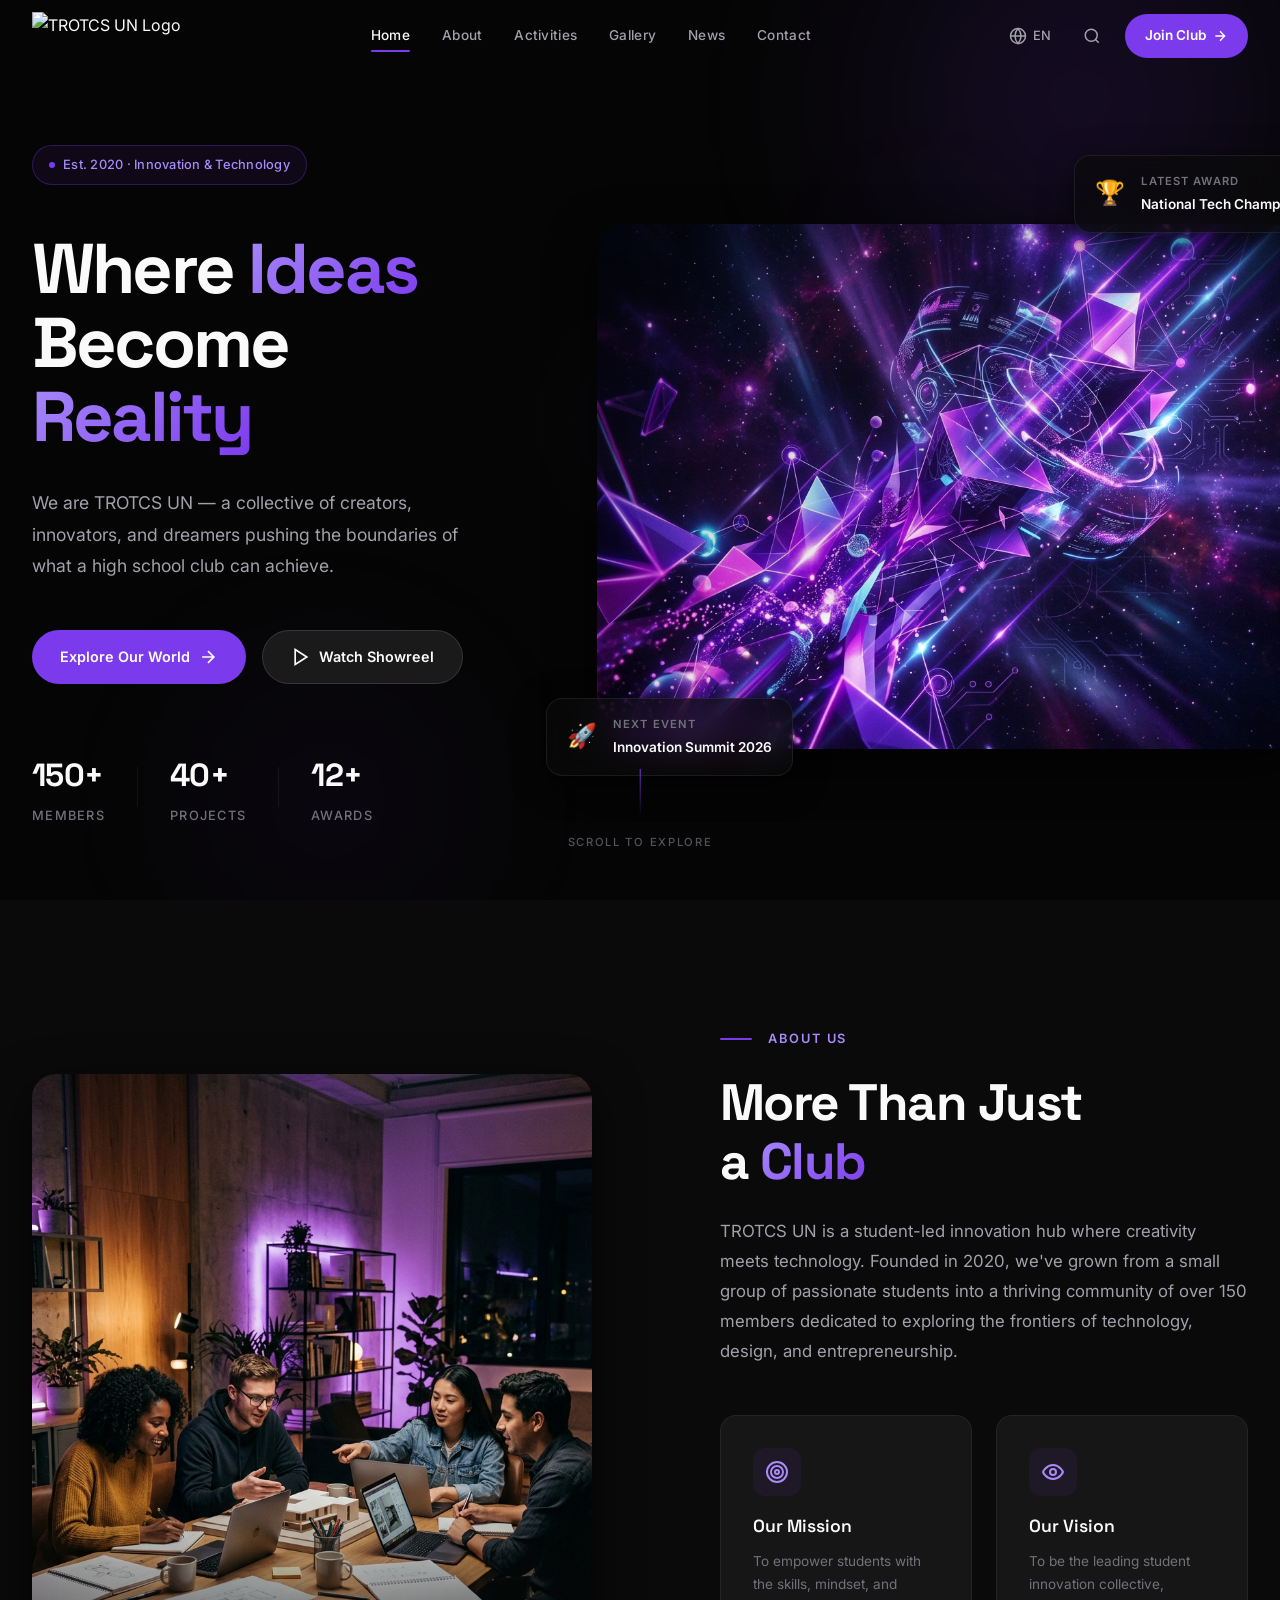
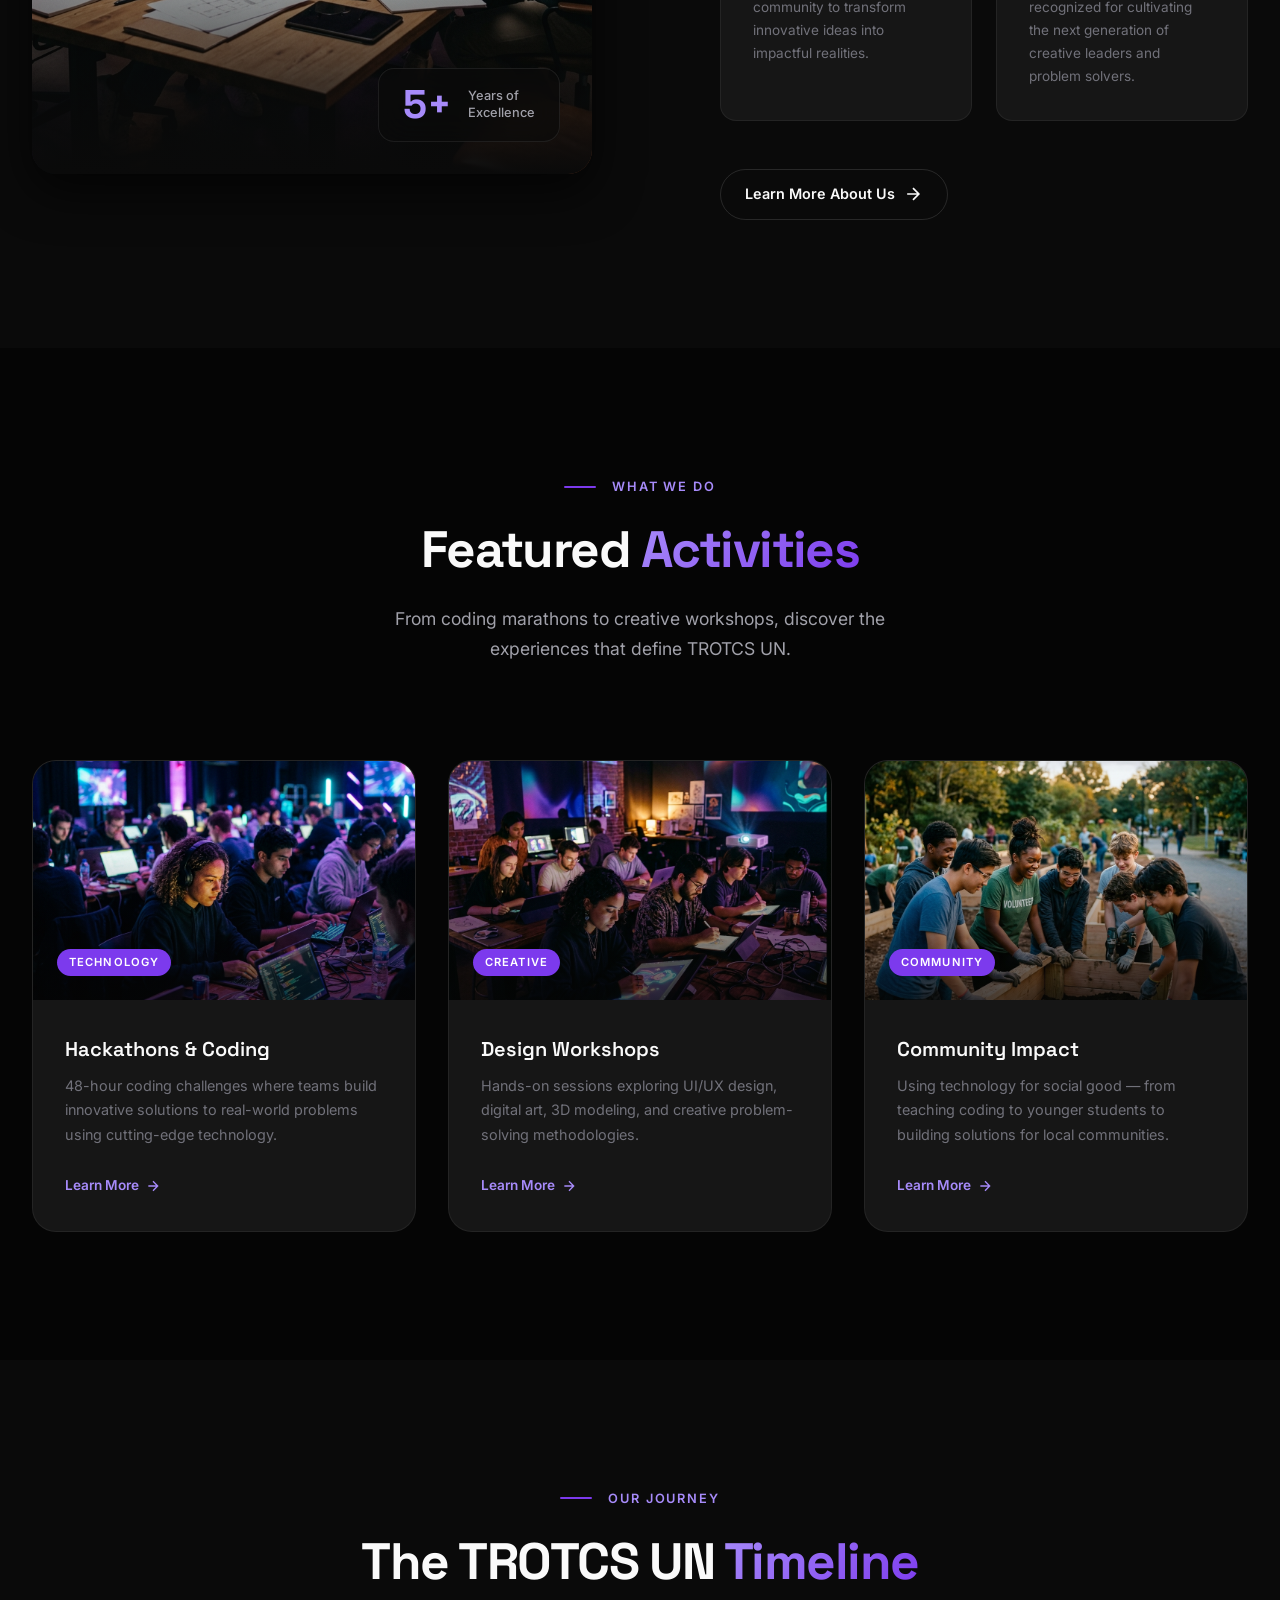
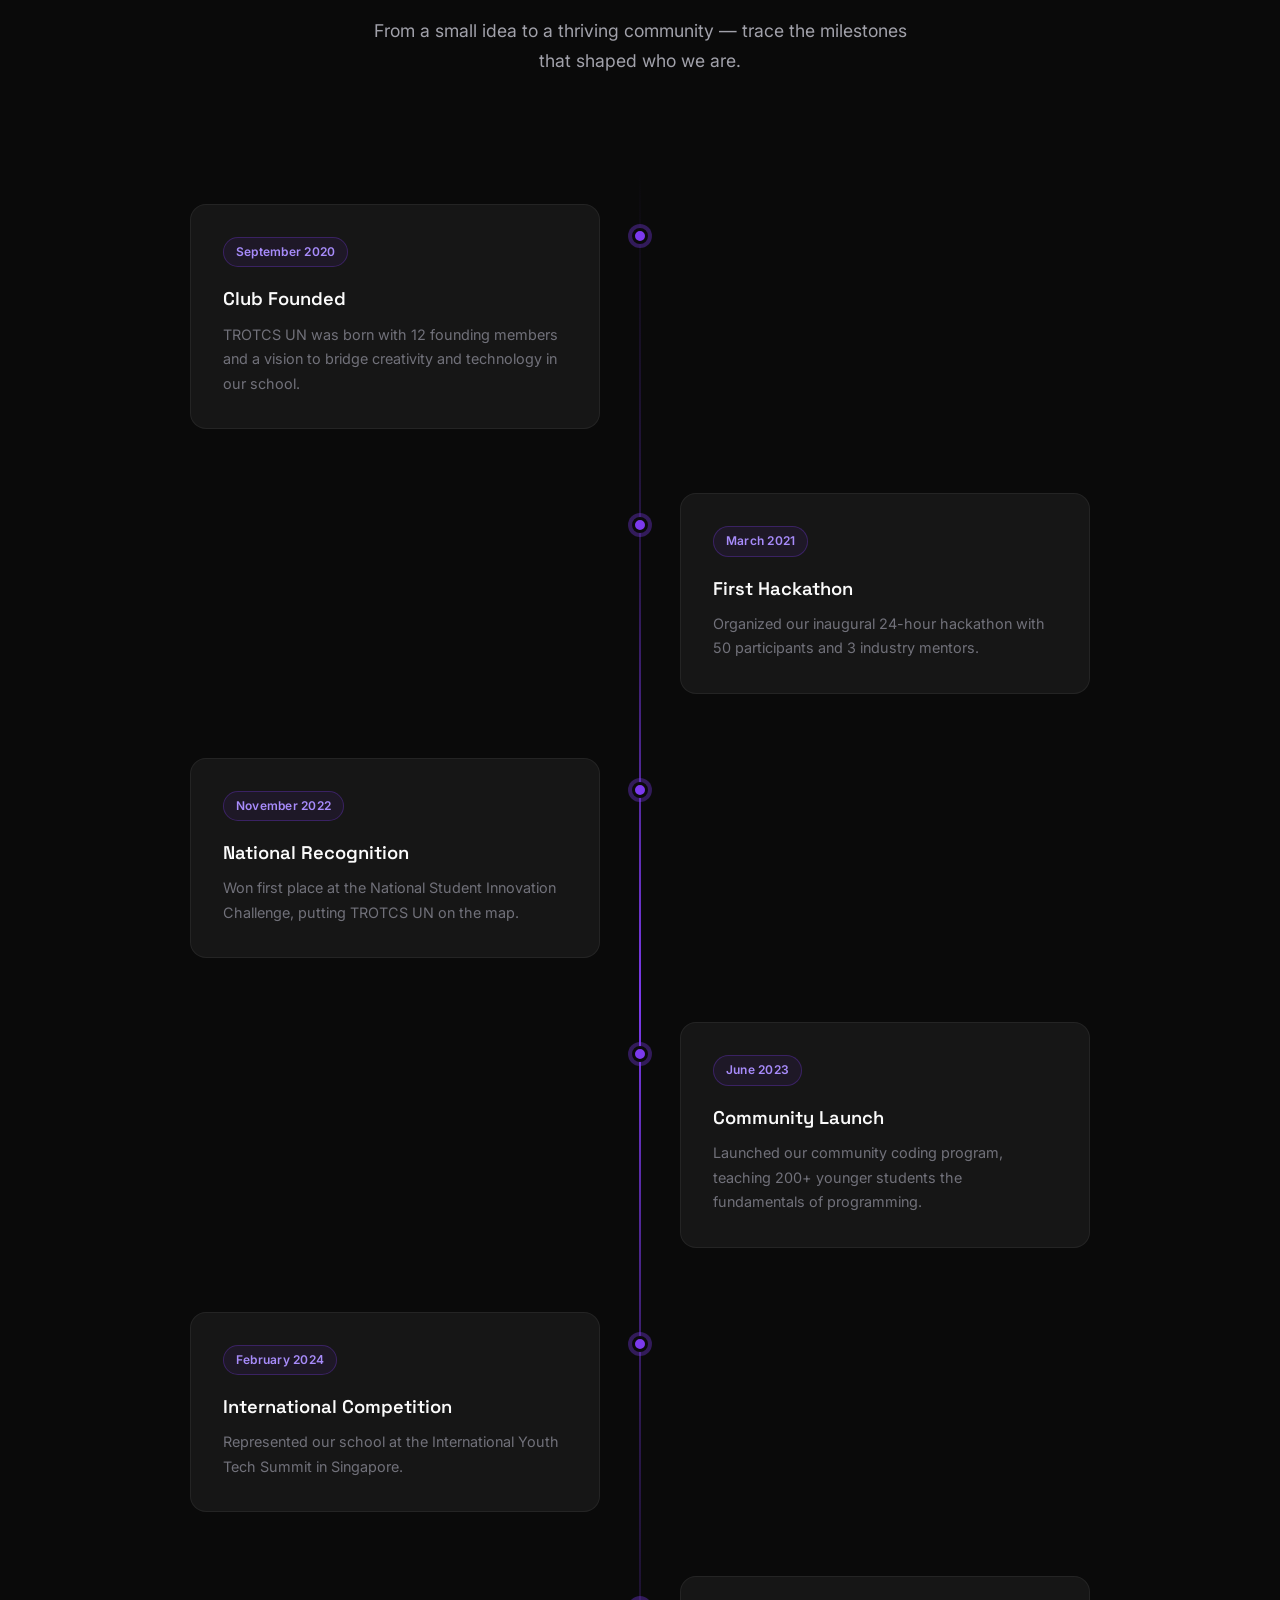
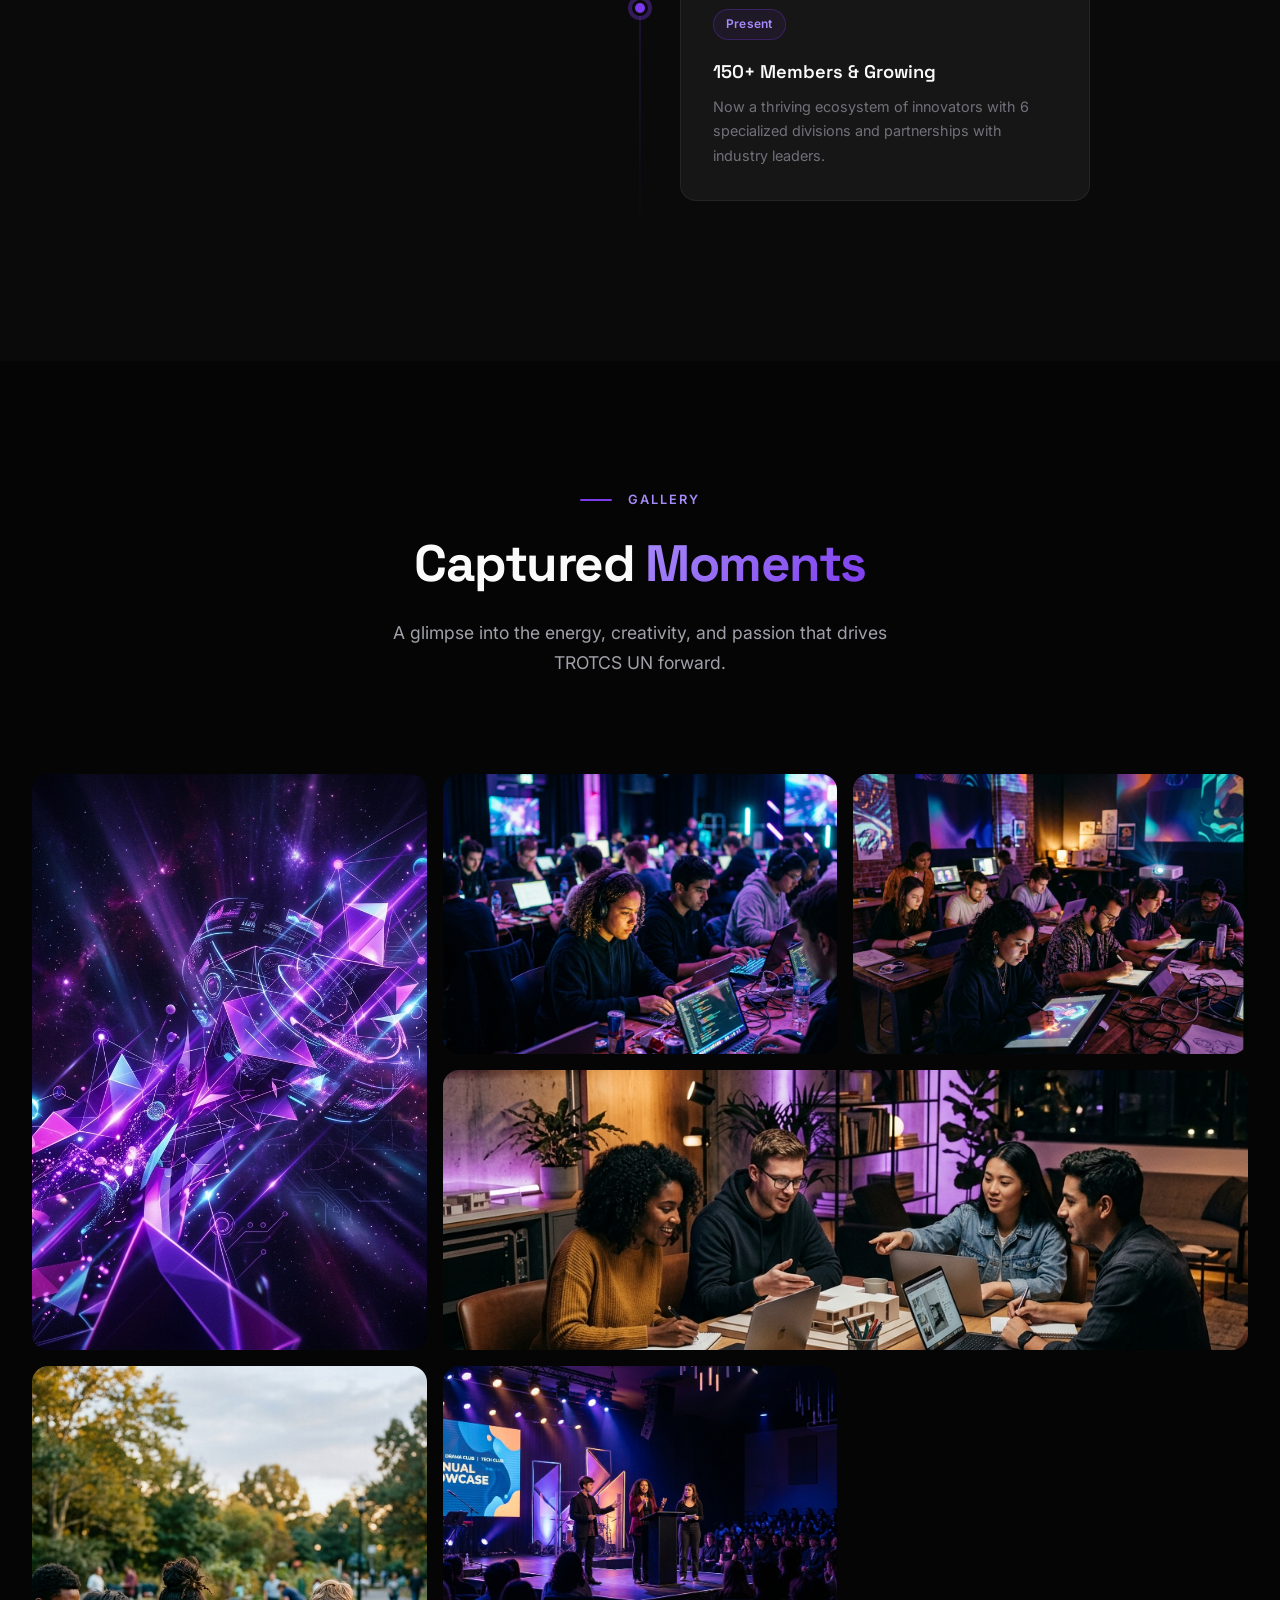
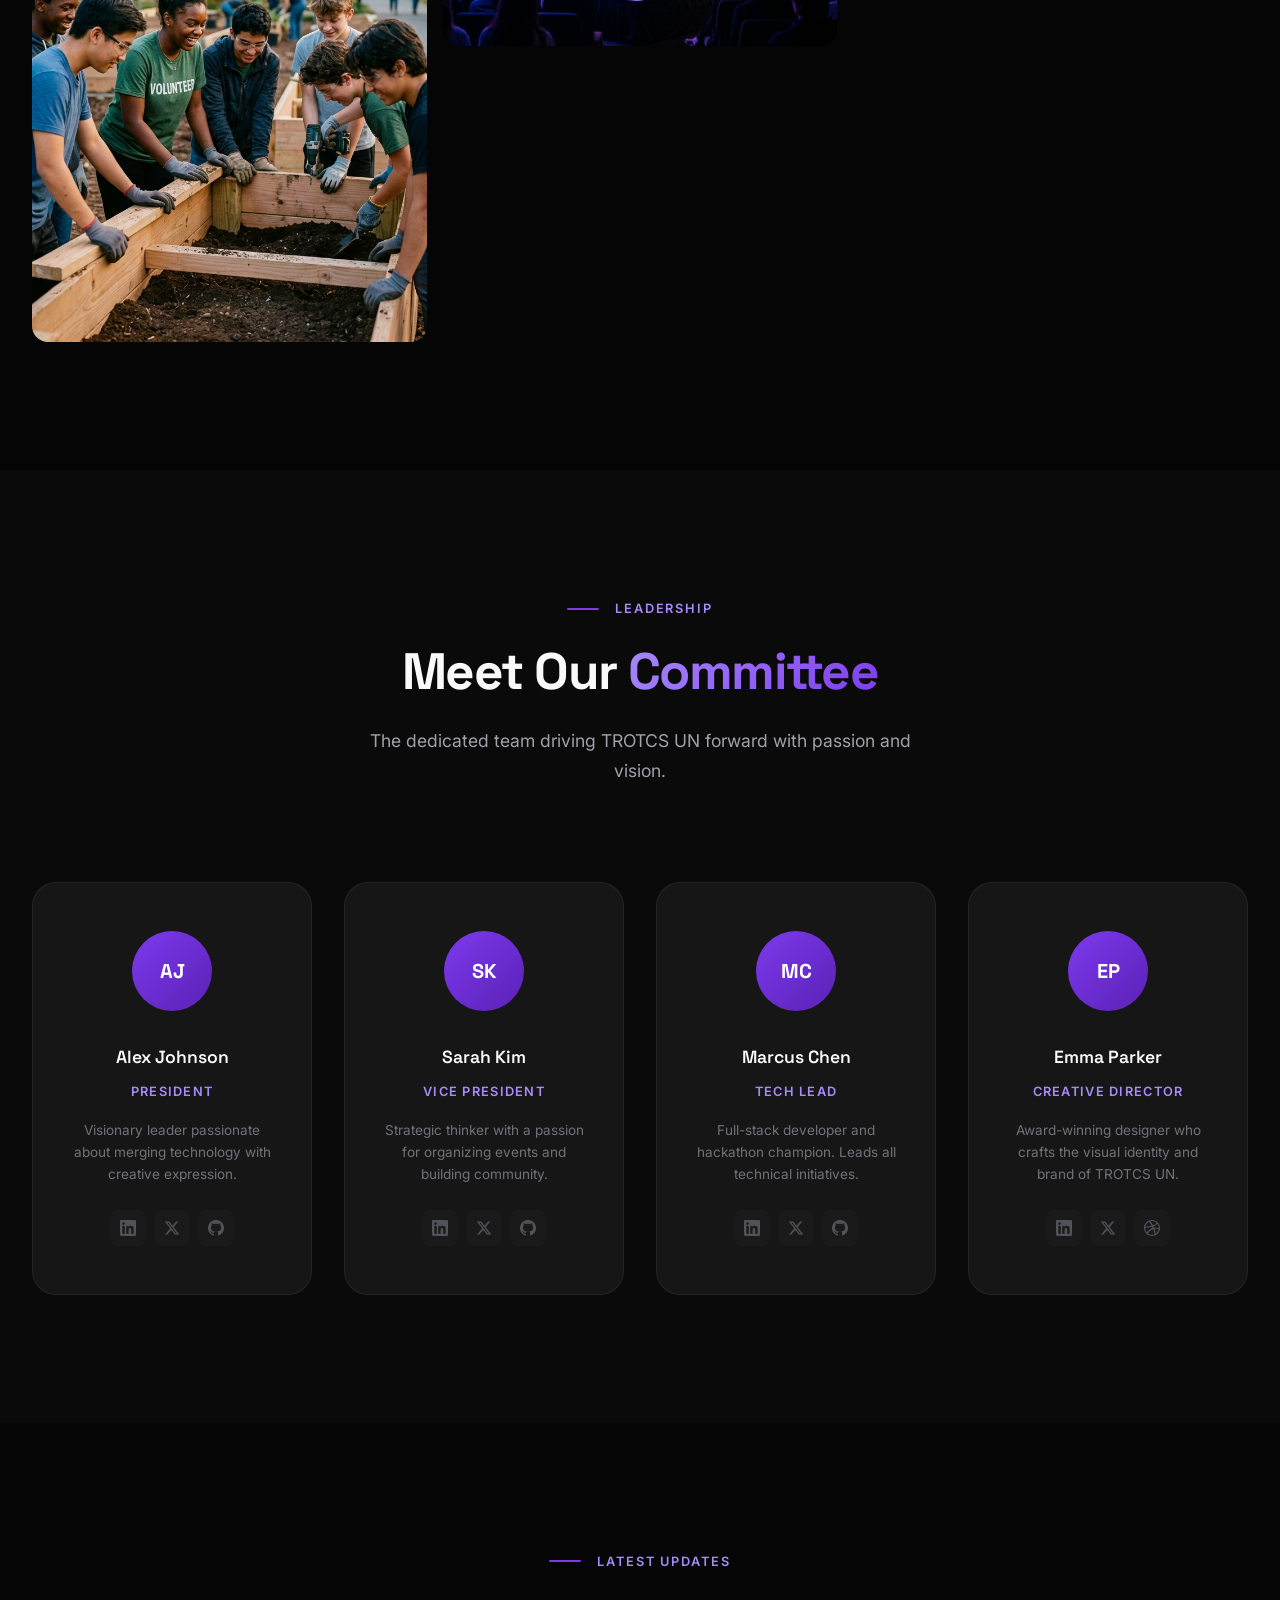
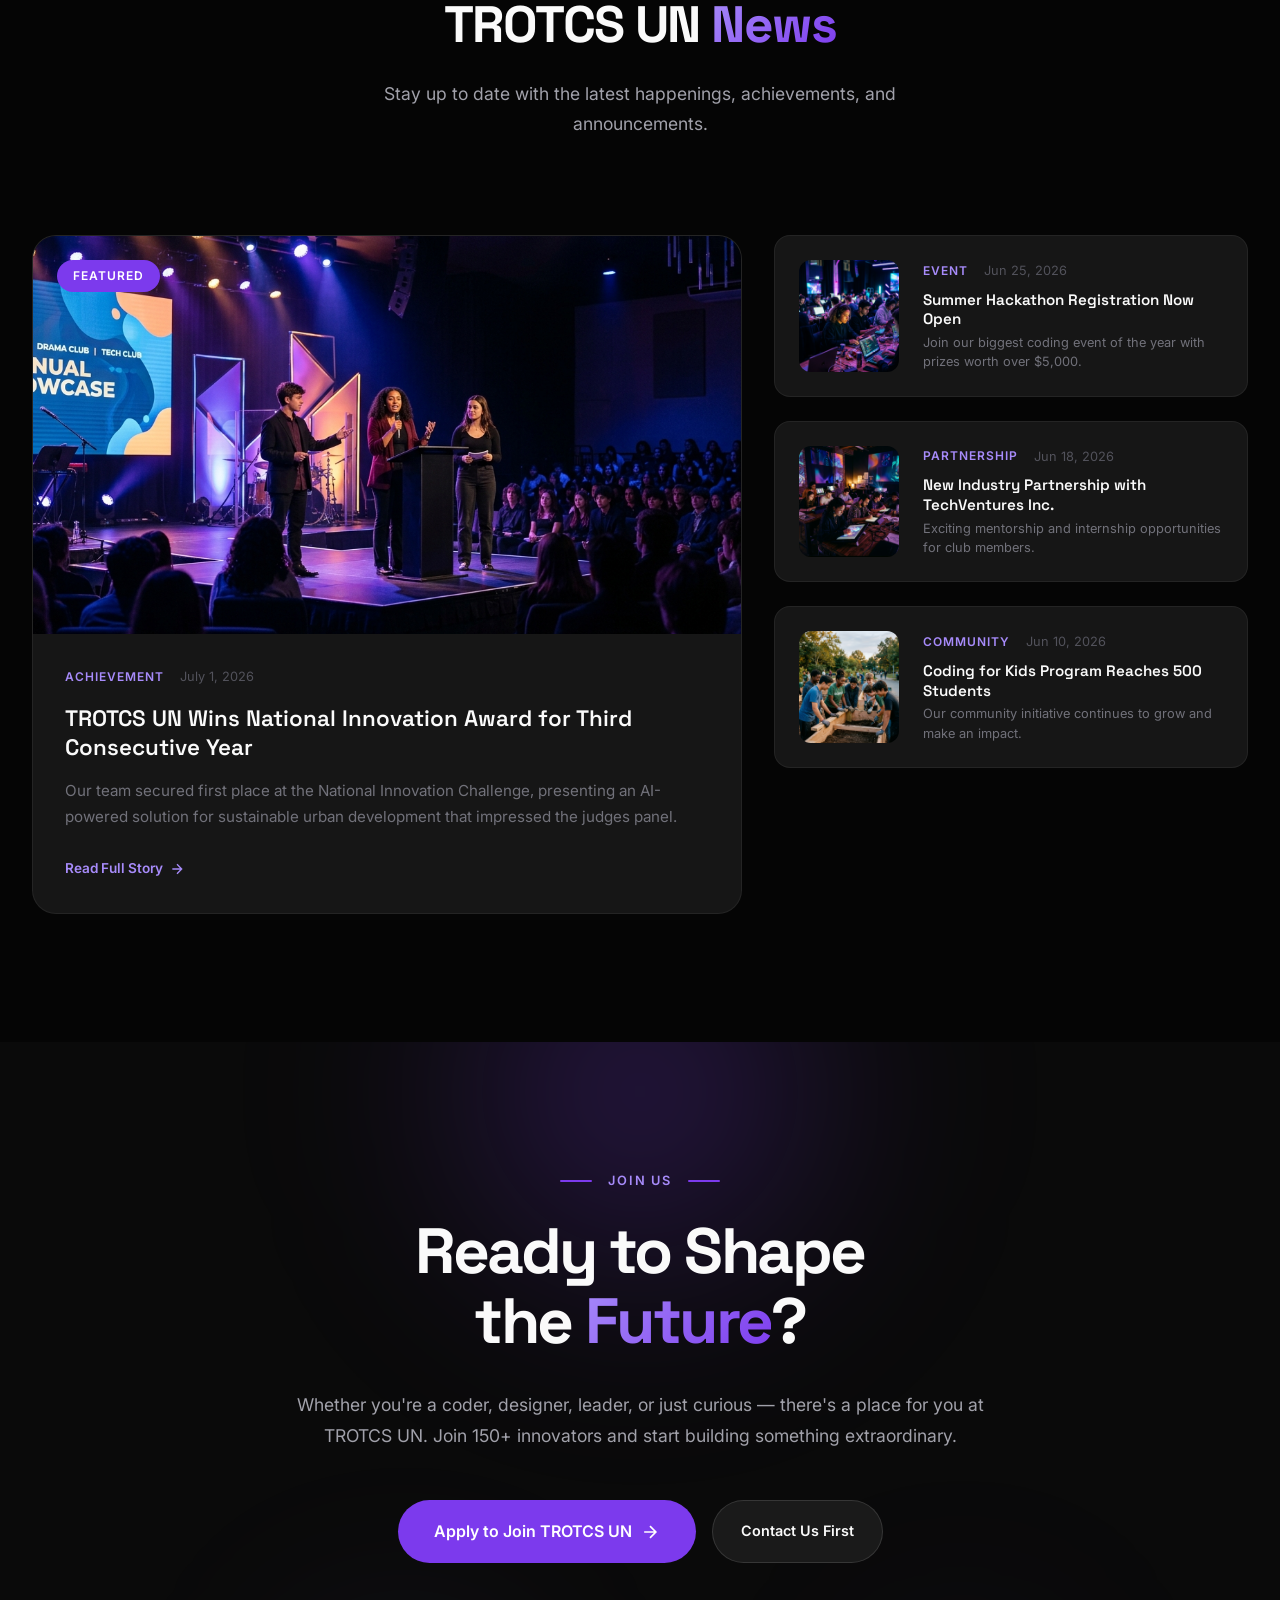
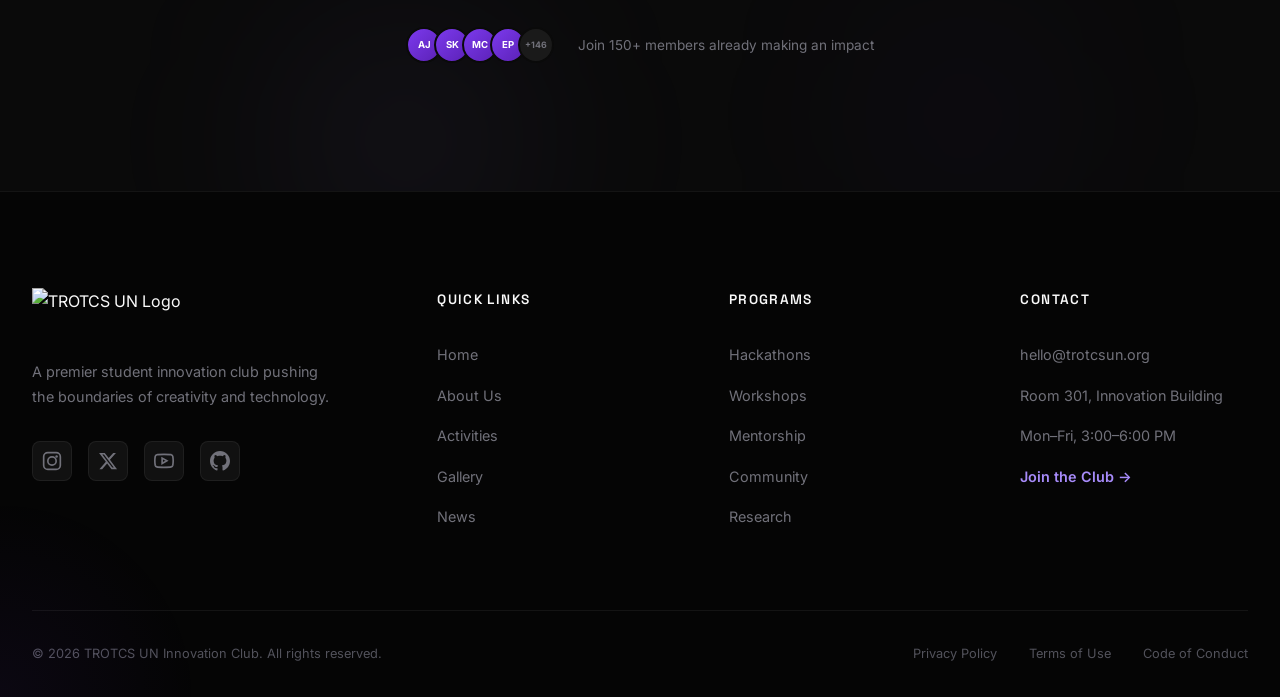
==== index.html @ ff395636 "Update club name to TROTCS UN globally" ====
<!DOCTYPE html>
<html lang="en">
<head>
    <meta charset="UTF-8">
    <meta name="viewport" content="width=device-width, initial-scale=1.0">
    <meta name="description" content="TROTCS UN Club — A premier high school innovation and technology club. Join us to explore, create, and lead the future.">
    <title>TROTCS UN — Innovation Club</title>
    <link rel="preconnect" href="https://fonts.googleapis.com">
    <link rel="preconnect" href="https://fonts.gstatic.com" crossorigin>
    <link href="https://fonts.googleapis.com/css2?family=Inter:wght@300;400;500;600;700;800;900&family=Space+Grotesk:wght@400;500;600;700&display=swap" rel="stylesheet">
    <link rel="stylesheet" href="styles.css">
</head>
<body>

    <!-- ═══════════════════════════════════════════════ -->
    <!-- NAVIGATION                                      -->
    <!-- ═══════════════════════════════════════════════ -->
    <nav id="navbar" class="navbar">
        <div class="nav-container">
            <a href="#" class="nav-logo">
                <img src="assets/logo.png" alt="TROTCS UN Logo" class="logo-image">
            </a>

            <div class="nav-links" id="navLinks">
                <a href="#home" class="nav-link active">Home</a>
                <a href="#about" class="nav-link">About</a>
                <a href="#activities" class="nav-link">Activities</a>
                <a href="#gallery" class="nav-link">Gallery</a>
                <a href="#news" class="nav-link">News</a>
                <a href="#contact" class="nav-link">Contact</a>
            </div>

            <div class="nav-actions">
                <button class="nav-icon-btn" id="langBtn" aria-label="Language">
                    <svg width="18" height="18" viewBox="0 0 24 24" fill="none" stroke="currentColor" stroke-width="2">
                        <circle cx="12" cy="12" r="10"/>
                        <path d="M2 12h20M12 2a15.3 15.3 0 0 1 4 10 15.3 15.3 0 0 1-4 10 15.3 15.3 0 0 1-4-10 15.3 15.3 0 0 1 4-10z"/>
                    </svg>
                    <span>EN</span>
                </button>
                <button class="nav-icon-btn" id="searchBtn" aria-label="Search">
                    <svg width="18" height="18" viewBox="0 0 24 24" fill="none" stroke="currentColor" stroke-width="2">
                        <circle cx="11" cy="11" r="8"/>
                        <path d="M21 21l-4.35-4.35"/>
                    </svg>
                </button>
                <a href="#join" class="nav-cta">
                    <span>Join Club</span>
                    <svg width="16" height="16" viewBox="0 0 24 24" fill="none" stroke="currentColor" stroke-width="2">
                        <path d="M5 12h14M12 5l7 7-7 7"/>
                    </svg>
                </a>
                <button class="nav-hamburger" id="hamburgerBtn" aria-label="Menu">
                    <span></span>
                    <span></span>
                    <span></span>
                </button>
            </div>
        </div>
    </nav>

    <!-- Mobile Menu Overlay -->
    <div class="mobile-menu" id="mobileMenu">
        <div class="mobile-menu-content">
            <a href="#home" class="mobile-link">Home</a>
            <a href="#about" class="mobile-link">About</a>
            <a href="#activities" class="mobile-link">Activities</a>
            <a href="#gallery" class="mobile-link">Gallery</a>
            <a href="#news" class="mobile-link">News</a>
            <a href="#contact" class="mobile-link">Contact</a>
            <a href="#join" class="mobile-link cta">Join Club</a>
        </div>
    </div>

    <!-- ═══════════════════════════════════════════════ -->
    <!-- HERO SECTION                                    -->
    <!-- ═══════════════════════════════════════════════ -->
    <section id="home" class="hero">
        <div class="hero-bg-shapes">
            <div class="shape shape-1"></div>
            <div class="shape shape-2"></div>
            <div class="shape shape-3"></div>
            <div class="shape shape-4"></div>
            <div class="shape shape-5"></div>
        </div>

        <div class="hero-container">
            <div class="hero-content" data-animate="fade-right">
                <div class="hero-label">
                    <span class="label-dot"></span>
                    <span>Est. 2020 · Innovation & Technology</span>
                </div>
                <h1 class="hero-title">
                    Where <span class="accent-text">Ideas</span><br>
                    Become <span class="accent-text">Reality</span>
                </h1>
                <p class="hero-description">
                    We are TROTCS UN — a collective of creators, innovators, and dreamers 
                    pushing the boundaries of what a high school club can achieve.
                </p>
                <div class="hero-buttons">
                    <a href="#about" class="btn btn-primary">
                        <span>Explore Our World</span>
                        <svg width="20" height="20" viewBox="0 0 24 24" fill="none" stroke="currentColor" stroke-width="2">
                            <path d="M5 12h14M12 5l7 7-7 7"/>
                        </svg>
                    </a>
                    <a href="#activities" class="btn btn-secondary">
                        <svg width="20" height="20" viewBox="0 0 24 24" fill="none" stroke="currentColor" stroke-width="2">
                            <polygon points="5 3 19 12 5 21 5 3"/>
                        </svg>
                        <span>Watch Showreel</span>
                    </a>
                </div>
                <div class="hero-stats">
                    <div class="stat">
                        <span class="stat-number" data-count="150">0</span>
                        <span class="stat-label">Members</span>
                    </div>
                    <div class="stat-divider"></div>
                    <div class="stat">
                        <span class="stat-number" data-count="40">0</span>
                        <span class="stat-label">Projects</span>
                    </div>
                    <div class="stat-divider"></div>
                    <div class="stat">
                        <span class="stat-number" data-count="12">0</span>
                        <span class="stat-label">Awards</span>
                    </div>
                </div>
            </div>

            <div class="hero-visual" data-animate="fade-left">
                <div class="hero-image-wrapper">
                    <img src="assets/hero_artwork.png" alt="TROTCS UN Club Hero Artwork" class="hero-image">
                    <div class="hero-image-overlay"></div>
                </div>
                <div class="floating-card card-1" data-float="1">
                    <div class="fc-icon">🚀</div>
                    <div class="fc-text">
                        <span class="fc-title">Next Event</span>
                        <span class="fc-desc">Innovation Summit 2026</span>
                    </div>
                </div>
                <div class="floating-card card-2" data-float="2">
                    <div class="fc-icon">🏆</div>
                    <div class="fc-text">
                        <span class="fc-title">Latest Award</span>
                        <span class="fc-desc">National Tech Championship</span>
                    </div>
                </div>
            </div>
        </div>

        <div class="hero-scroll-indicator">
            <div class="scroll-line"></div>
            <span>Scroll to explore</span>
        </div>
    </section>

    <!-- ═══════════════════════════════════════════════ -->
    <!-- ABOUT SECTION                                   -->
    <!-- ═══════════════════════════════════════════════ -->
    <section id="about" class="section about">
        <div class="container">
            <div class="about-grid">
                <div class="about-image" data-animate="fade-right">
                    <div class="about-image-wrapper">
                        <img src="assets/about_image.png" alt="TROTCS UN Club Team">
                        <div class="image-accent"></div>
                    </div>
                    <div class="about-badge">
                        <span class="badge-number">5+</span>
                        <span class="badge-text">Years of<br>Excellence</span>
                    </div>
                </div>

                <div class="about-content" data-animate="fade-left">
                    <div class="section-label">
                        <span class="label-line"></span>
                        <span>About Us</span>
                    </div>
                    <h2 class="section-title">
                        More Than Just<br>a <span class="accent-text">Club</span>
                    </h2>
                    <p class="about-text">
                        TROTCS UN is a student-led innovation hub where creativity meets technology. 
                        Founded in 2020, we've grown from a small group of passionate students 
                        into a thriving community of over 150 members dedicated to exploring 
                        the frontiers of technology, design, and entrepreneurship.
                    </p>
                    
                    <div class="mission-vision">
                        <div class="mv-card">
                            <div class="mv-icon">
                                <svg width="24" height="24" viewBox="0 0 24 24" fill="none" stroke="currentColor" stroke-width="2">
                                    <circle cx="12" cy="12" r="10"/>
                                    <circle cx="12" cy="12" r="6"/>
                                    <circle cx="12" cy="12" r="2"/>
                                </svg>
                            </div>
                            <h3>Our Mission</h3>
                            <p>To empower students with the skills, mindset, and community to transform innovative ideas into impactful realities.</p>
                        </div>
                        <div class="mv-card">
                            <div class="mv-icon">
                                <svg width="24" height="24" viewBox="0 0 24 24" fill="none" stroke="currentColor" stroke-width="2">
                                    <path d="M2 12s3-7 10-7 10 7 10 7-3 7-10 7-10-7-10-7z"/>
                                    <circle cx="12" cy="12" r="3"/>
                                </svg>
                            </div>
                            <h3>Our Vision</h3>
                            <p>To be the leading student innovation collective, recognized for cultivating the next generation of creative leaders and problem solvers.</p>
                        </div>
                    </div>

                    <a href="#" class="btn btn-outline">
                        <span>Learn More About Us</span>
                        <svg width="20" height="20" viewBox="0 0 24 24" fill="none" stroke="currentColor" stroke-width="2">
                            <path d="M5 12h14M12 5l7 7-7 7"/>
                        </svg>
                    </a>
                </div>
            </div>
        </div>
    </section>

    <!-- ═══════════════════════════════════════════════ -->
    <!-- ACTIVITIES SECTION                              -->
    <!-- ═══════════════════════════════════════════════ -->
    <section id="activities" class="section activities">
        <div class="container">
            <div class="section-header" data-animate="fade-up">
                <div class="section-label">
                    <span class="label-line"></span>
                    <span>What We Do</span>
                </div>
                <h2 class="section-title">Featured <span class="accent-text">Activities</span></h2>
                <p class="section-subtitle">From coding marathons to creative workshops, discover the experiences that define TROTCS UN.</p>
            </div>

            <div class="activities-grid">
                <div class="activity-card" data-animate="fade-up" data-delay="0">
                    <div class="card-image">
                        <img src="assets/activity_coding.png" alt="Hackathon & Coding">
                        <div class="card-overlay">
                            <span class="card-category">Technology</span>
                        </div>
                    </div>
                    <div class="card-content">
                        <h3>Hackathons & Coding</h3>
                        <p>48-hour coding challenges where teams build innovative solutions to real-world problems using cutting-edge technology.</p>
                        <a href="#" class="card-link">
                            <span>Learn More</span>
                            <svg width="16" height="16" viewBox="0 0 24 24" fill="none" stroke="currentColor" stroke-width="2">
                                <path d="M5 12h14M12 5l7 7-7 7"/>
                            </svg>
                        </a>
                    </div>
                </div>

                <div class="activity-card" data-animate="fade-up" data-delay="100">
                    <div class="card-image">
                        <img src="assets/activity_design.png" alt="Design & Creative">
                        <div class="card-overlay">
                            <span class="card-category">Creative</span>
                        </div>
                    </div>
                    <div class="card-content">
                        <h3>Design Workshops</h3>
                        <p>Hands-on sessions exploring UI/UX design, digital art, 3D modeling, and creative problem-solving methodologies.</p>
                        <a href="#" class="card-link">
                            <span>Learn More</span>
                            <svg width="16" height="16" viewBox="0 0 24 24" fill="none" stroke="currentColor" stroke-width="2">
                                <path d="M5 12h14M12 5l7 7-7 7"/>
                            </svg>
                        </a>
                    </div>
                </div>

                <div class="activity-card" data-animate="fade-up" data-delay="200">
                    <div class="card-image">
                        <img src="assets/activity_community.png" alt="Community Impact">
                        <div class="card-overlay">
                            <span class="card-category">Community</span>
                        </div>
                    </div>
                    <div class="card-content">
                        <h3>Community Impact</h3>
                        <p>Using technology for social good — from teaching coding to younger students to building solutions for local communities.</p>
                        <a href="#" class="card-link">
                            <span>Learn More</span>
                            <svg width="16" height="16" viewBox="0 0 24 24" fill="none" stroke="currentColor" stroke-width="2">
                                <path d="M5 12h14M12 5l7 7-7 7"/>
                            </svg>
                        </a>
                    </div>
                </div>
            </div>
        </div>
    </section>

    <!-- ═══════════════════════════════════════════════ -->
    <!-- TIMELINE SECTION                                -->
    <!-- ═══════════════════════════════════════════════ -->
    <section id="timeline" class="section timeline">
        <div class="container">
            <div class="section-header" data-animate="fade-up">
                <div class="section-label">
                    <span class="label-line"></span>
                    <span>Our Journey</span>
                </div>
                <h2 class="section-title">The TROTCS UN <span class="accent-text">Timeline</span></h2>
                <p class="section-subtitle">From a small idea to a thriving community — trace the milestones that shaped who we are.</p>
            </div>

            <div class="timeline-wrapper">
                <div class="timeline-line"></div>

                <div class="timeline-item left" data-animate="fade-right">
                    <div class="timeline-dot"></div>
                    <div class="timeline-card">
                        <span class="timeline-date">September 2020</span>
                        <h3>Club Founded</h3>
                        <p>TROTCS UN was born with 12 founding members and a vision to bridge creativity and technology in our school.</p>
                    </div>
                </div>

                <div class="timeline-item right" data-animate="fade-left">
                    <div class="timeline-dot"></div>
                    <div class="timeline-card">
                        <span class="timeline-date">March 2021</span>
                        <h3>First Hackathon</h3>
                        <p>Organized our inaugural 24-hour hackathon with 50 participants and 3 industry mentors.</p>
                    </div>
                </div>

                <div class="timeline-item left" data-animate="fade-right">
                    <div class="timeline-dot"></div>
                    <div class="timeline-card">
                        <span class="timeline-date">November 2022</span>
                        <h3>National Recognition</h3>
                        <p>Won first place at the National Student Innovation Challenge, putting TROTCS UN on the map.</p>
                    </div>
                </div>

                <div class="timeline-item right" data-animate="fade-left">
                    <div class="timeline-dot"></div>
                    <div class="timeline-card">
                        <span class="timeline-date">June 2023</span>
                        <h3>Community Launch</h3>
                        <p>Launched our community coding program, teaching 200+ younger students the fundamentals of programming.</p>
                    </div>
                </div>

                <div class="timeline-item left" data-animate="fade-right">
                    <div class="timeline-dot"></div>
                    <div class="timeline-card">
                        <span class="timeline-date">February 2024</span>
                        <h3>International Competition</h3>
                        <p>Represented our school at the International Youth Tech Summit in Singapore.</p>
                    </div>
                </div>

                <div class="timeline-item right" data-animate="fade-left">
                    <div class="timeline-dot"></div>
                    <div class="timeline-card">
                        <span class="timeline-date">Present</span>
                        <h3>150+ Members & Growing</h3>
                        <p>Now a thriving ecosystem of innovators with 6 specialized divisions and partnerships with industry leaders.</p>
                    </div>
                </div>
            </div>
        </div>
    </section>

    <!-- ═══════════════════════════════════════════════ -->
    <!-- GALLERY SECTION                                 -->
    <!-- ═══════════════════════════════════════════════ -->
    <section id="gallery" class="section gallery">
        <div class="container">
            <div class="section-header" data-animate="fade-up">
                <div class="section-label">
                    <span class="label-line"></span>
                    <span>Gallery</span>
                </div>
                <h2 class="section-title">Captured <span class="accent-text">Moments</span></h2>
                <p class="section-subtitle">A glimpse into the energy, creativity, and passion that drives TROTCS UN forward.</p>
            </div>

            <div class="gallery-grid">
                <div class="gallery-item tall" data-animate="fade-up" data-delay="0">
                    <img src="assets/hero_artwork.png" alt="Gallery Image 1">
                    <div class="gallery-overlay">
                        <span class="gallery-tag">Innovation Summit</span>
                        <h4>Annual Showcase 2025</h4>
                    </div>
                </div>
                <div class="gallery-item" data-animate="fade-up" data-delay="100">
                    <img src="assets/activity_coding.png" alt="Gallery Image 2">
                    <div class="gallery-overlay">
                        <span class="gallery-tag">Hackathon</span>
                        <h4>Code Sprint Weekend</h4>
                    </div>
                </div>
                <div class="gallery-item" data-animate="fade-up" data-delay="200">
                    <img src="assets/activity_design.png" alt="Gallery Image 3">
                    <div class="gallery-overlay">
                        <span class="gallery-tag">Workshop</span>
                        <h4>Design Thinking Lab</h4>
                    </div>
                </div>
                <div class="gallery-item wide" data-animate="fade-up" data-delay="100">
                    <img src="assets/about_image.png" alt="Gallery Image 4">
                    <div class="gallery-overlay">
                        <span class="gallery-tag">Team</span>
                        <h4>Collaboration Session</h4>
                    </div>
                </div>
                <div class="gallery-item tall" data-animate="fade-up" data-delay="200">
                    <img src="assets/activity_community.png" alt="Gallery Image 5">
                    <div class="gallery-overlay">
                        <span class="gallery-tag">Community</span>
                        <h4>Outreach Program</h4>
                    </div>
                </div>
                <div class="gallery-item" data-animate="fade-up" data-delay="0">
                    <img src="assets/gallery_event.png" alt="Gallery Image 6">
                    <div class="gallery-overlay">
                        <span class="gallery-tag">Event</span>
                        <h4>Tech Night Gala</h4>
                    </div>
                </div>
            </div>
        </div>
    </section>

    <!-- ═══════════════════════════════════════════════ -->
    <!-- COMMITTEE SECTION                               -->
    <!-- ═══════════════════════════════════════════════ -->
    <section id="committee" class="section committee">
        <div class="container">
            <div class="section-header" data-animate="fade-up">
                <div class="section-label">
                    <span class="label-line"></span>
                    <span>Leadership</span>
                </div>
                <h2 class="section-title">Meet Our <span class="accent-text">Committee</span></h2>
                <p class="section-subtitle">The dedicated team driving TROTCS UN forward with passion and vision.</p>
            </div>

            <div class="committee-grid">
                <div class="member-card" data-animate="fade-up" data-delay="0">
                    <div class="member-avatar">
                        <div class="avatar-placeholder">AJ</div>
                        <div class="avatar-ring"></div>
                    </div>
                    <h3 class="member-name">Alex Johnson</h3>
                    <span class="member-position">President</span>
                    <p class="member-bio">Visionary leader passionate about merging technology with creative expression.</p>
                    <div class="member-socials">
                        <a href="#" class="social-link" aria-label="LinkedIn">
                            <svg width="16" height="16" viewBox="0 0 24 24" fill="currentColor"><path d="M20.447 20.452h-3.554v-5.569c0-1.328-.027-3.037-1.852-3.037-1.853 0-2.136 1.445-2.136 2.939v5.667H9.351V9h3.414v1.561h.046c.477-.9 1.637-1.85 3.37-1.85 3.601 0 4.267 2.37 4.267 5.455v6.286zM5.337 7.433c-1.144 0-2.063-.926-2.063-2.065 0-1.138.92-2.063 2.063-2.063 1.14 0 2.064.925 2.064 2.063 0 1.139-.925 2.065-2.064 2.065zm1.782 13.019H3.555V9h3.564v11.452zM22.225 0H1.771C.792 0 0 .774 0 1.729v20.542C0 23.227.792 24 1.771 24h20.451C23.2 24 24 23.227 24 22.271V1.729C24 .774 23.2 0 22.222 0h.003z"/></svg>
                        </a>
                        <a href="#" class="social-link" aria-label="Twitter">
                            <svg width="16" height="16" viewBox="0 0 24 24" fill="currentColor"><path d="M18.244 2.25h3.308l-7.227 8.26 8.502 11.24H16.17l-5.214-6.817L4.99 21.75H1.68l7.73-8.835L1.254 2.25H8.08l4.713 6.231zm-1.161 17.52h1.833L7.084 4.126H5.117z"/></svg>
                        </a>
                        <a href="#" class="social-link" aria-label="GitHub">
                            <svg width="16" height="16" viewBox="0 0 24 24" fill="currentColor"><path d="M12 0c-6.626 0-12 5.373-12 12 0 5.302 3.438 9.8 8.207 11.387.599.111.793-.261.793-.577v-2.234c-3.338.726-4.033-1.416-4.033-1.416-.546-1.387-1.333-1.756-1.333-1.756-1.089-.745.083-.729.083-.729 1.205.084 1.839 1.237 1.839 1.237 1.07 1.834 2.807 1.304 3.492.997.107-.775.418-1.305.762-1.604-2.665-.305-5.467-1.334-5.467-5.931 0-1.311.469-2.381 1.236-3.221-.124-.303-.535-1.524.117-3.176 0 0 1.008-.322 3.301 1.23.957-.266 1.983-.399 3.003-.404 1.02.005 2.047.138 3.006.404 2.291-1.552 3.297-1.23 3.297-1.23.653 1.653.242 2.874.118 3.176.77.84 1.235 1.911 1.235 3.221 0 4.609-2.807 5.624-5.479 5.921.43.372.823 1.102.823 2.222v3.293c0 .319.192.694.801.576 4.765-1.589 8.199-6.086 8.199-11.386 0-6.627-5.373-12-12-12z"/></svg>
                        </a>
                    </div>
                </div>

                <div class="member-card" data-animate="fade-up" data-delay="100">
                    <div class="member-avatar">
                        <div class="avatar-placeholder">SK</div>
                        <div class="avatar-ring"></div>
                    </div>
                    <h3 class="member-name">Sarah Kim</h3>
                    <span class="member-position">Vice President</span>
                    <p class="member-bio">Strategic thinker with a passion for organizing events and building community.</p>
                    <div class="member-socials">
                        <a href="#" class="social-link" aria-label="LinkedIn">
                            <svg width="16" height="16" viewBox="0 0 24 24" fill="currentColor"><path d="M20.447 20.452h-3.554v-5.569c0-1.328-.027-3.037-1.852-3.037-1.853 0-2.136 1.445-2.136 2.939v5.667H9.351V9h3.414v1.561h.046c.477-.9 1.637-1.85 3.37-1.85 3.601 0 4.267 2.37 4.267 5.455v6.286zM5.337 7.433c-1.144 0-2.063-.926-2.063-2.065 0-1.138.92-2.063 2.063-2.063 1.14 0 2.064.925 2.064 2.063 0 1.139-.925 2.065-2.064 2.065zm1.782 13.019H3.555V9h3.564v11.452zM22.225 0H1.771C.792 0 0 .774 0 1.729v20.542C0 23.227.792 24 1.771 24h20.451C23.2 24 24 23.227 24 22.271V1.729C24 .774 23.2 0 22.222 0h.003z"/></svg>
                        </a>
                        <a href="#" class="social-link" aria-label="Twitter">
                            <svg width="16" height="16" viewBox="0 0 24 24" fill="currentColor"><path d="M18.244 2.25h3.308l-7.227 8.26 8.502 11.24H16.17l-5.214-6.817L4.99 21.75H1.68l7.73-8.835L1.254 2.25H8.08l4.713 6.231zm-1.161 17.52h1.833L7.084 4.126H5.117z"/></svg>
                        </a>
                        <a href="#" class="social-link" aria-label="GitHub">
                            <svg width="16" height="16" viewBox="0 0 24 24" fill="currentColor"><path d="M12 0c-6.626 0-12 5.373-12 12 0 5.302 3.438 9.8 8.207 11.387.599.111.793-.261.793-.577v-2.234c-3.338.726-4.033-1.416-4.033-1.416-.546-1.387-1.333-1.756-1.333-1.756-1.089-.745.083-.729.083-.729 1.205.084 1.839 1.237 1.839 1.237 1.07 1.834 2.807 1.304 3.492.997.107-.775.418-1.305.762-1.604-2.665-.305-5.467-1.334-5.467-5.931 0-1.311.469-2.381 1.236-3.221-.124-.303-.535-1.524.117-3.176 0 0 1.008-.322 3.301 1.23.957-.266 1.983-.399 3.003-.404 1.02.005 2.047.138 3.006.404 2.291-1.552 3.297-1.23 3.297-1.23.653 1.653.242 2.874.118 3.176.77.84 1.235 1.911 1.235 3.221 0 4.609-2.807 5.624-5.479 5.921.43.372.823 1.102.823 2.222v3.293c0 .319.192.694.801.576 4.765-1.589 8.199-6.086 8.199-11.386 0-6.627-5.373-12-12-12z"/></svg>
                        </a>
                    </div>
                </div>

                <div class="member-card" data-animate="fade-up" data-delay="200">
                    <div class="member-avatar">
                        <div class="avatar-placeholder">MC</div>
                        <div class="avatar-ring"></div>
                    </div>
                    <h3 class="member-name">Marcus Chen</h3>
                    <span class="member-position">Tech Lead</span>
                    <p class="member-bio">Full-stack developer and hackathon champion. Leads all technical initiatives.</p>
                    <div class="member-socials">
                        <a href="#" class="social-link" aria-label="LinkedIn">
                            <svg width="16" height="16" viewBox="0 0 24 24" fill="currentColor"><path d="M20.447 20.452h-3.554v-5.569c0-1.328-.027-3.037-1.852-3.037-1.853 0-2.136 1.445-2.136 2.939v5.667H9.351V9h3.414v1.561h.046c.477-.9 1.637-1.85 3.37-1.85 3.601 0 4.267 2.37 4.267 5.455v6.286zM5.337 7.433c-1.144 0-2.063-.926-2.063-2.065 0-1.138.92-2.063 2.063-2.063 1.14 0 2.064.925 2.064 2.063 0 1.139-.925 2.065-2.064 2.065zm1.782 13.019H3.555V9h3.564v11.452zM22.225 0H1.771C.792 0 0 .774 0 1.729v20.542C0 23.227.792 24 1.771 24h20.451C23.2 24 24 23.227 24 22.271V1.729C24 .774 23.2 0 22.222 0h.003z"/></svg>
                        </a>
                        <a href="#" class="social-link" aria-label="Twitter">
                            <svg width="16" height="16" viewBox="0 0 24 24" fill="currentColor"><path d="M18.244 2.25h3.308l-7.227 8.26 8.502 11.24H16.17l-5.214-6.817L4.99 21.75H1.68l7.73-8.835L1.254 2.25H8.08l4.713 6.231zm-1.161 17.52h1.833L7.084 4.126H5.117z"/></svg>
                        </a>
                        <a href="#" class="social-link" aria-label="GitHub">
                            <svg width="16" height="16" viewBox="0 0 24 24" fill="currentColor"><path d="M12 0c-6.626 0-12 5.373-12 12 0 5.302 3.438 9.8 8.207 11.387.599.111.793-.261.793-.577v-2.234c-3.338.726-4.033-1.416-4.033-1.416-.546-1.387-1.333-1.756-1.333-1.756-1.089-.745.083-.729.083-.729 1.205.084 1.839 1.237 1.839 1.237 1.07 1.834 2.807 1.304 3.492.997.107-.775.418-1.305.762-1.604-2.665-.305-5.467-1.334-5.467-5.931 0-1.311.469-2.381 1.236-3.221-.124-.303-.535-1.524.117-3.176 0 0 1.008-.322 3.301 1.23.957-.266 1.983-.399 3.003-.404 1.02.005 2.047.138 3.006.404 2.291-1.552 3.297-1.23 3.297-1.23.653 1.653.242 2.874.118 3.176.77.84 1.235 1.911 1.235 3.221 0 4.609-2.807 5.624-5.479 5.921.43.372.823 1.102.823 2.222v3.293c0 .319.192.694.801.576 4.765-1.589 8.199-6.086 8.199-11.386 0-6.627-5.373-12-12-12z"/></svg>
                        </a>
                    </div>
                </div>

                <div class="member-card" data-animate="fade-up" data-delay="300">
                    <div class="member-avatar">
                        <div class="avatar-placeholder">EP</div>
                        <div class="avatar-ring"></div>
                    </div>
                    <h3 class="member-name">Emma Parker</h3>
                    <span class="member-position">Creative Director</span>
                    <p class="member-bio">Award-winning designer who crafts the visual identity and brand of TROTCS UN.</p>
                    <div class="member-socials">
                        <a href="#" class="social-link" aria-label="LinkedIn">
                            <svg width="16" height="16" viewBox="0 0 24 24" fill="currentColor"><path d="M20.447 20.452h-3.554v-5.569c0-1.328-.027-3.037-1.852-3.037-1.853 0-2.136 1.445-2.136 2.939v5.667H9.351V9h3.414v1.561h.046c.477-.9 1.637-1.85 3.37-1.85 3.601 0 4.267 2.37 4.267 5.455v6.286zM5.337 7.433c-1.144 0-2.063-.926-2.063-2.065 0-1.138.92-2.063 2.063-2.063 1.14 0 2.064.925 2.064 2.063 0 1.139-.925 2.065-2.064 2.065zm1.782 13.019H3.555V9h3.564v11.452zM22.225 0H1.771C.792 0 0 .774 0 1.729v20.542C0 23.227.792 24 1.771 24h20.451C23.2 24 24 23.227 24 22.271V1.729C24 .774 23.2 0 22.222 0h.003z"/></svg>
                        </a>
                        <a href="#" class="social-link" aria-label="Twitter">
                            <svg width="16" height="16" viewBox="0 0 24 24" fill="currentColor"><path d="M18.244 2.25h3.308l-7.227 8.26 8.502 11.24H16.17l-5.214-6.817L4.99 21.75H1.68l7.73-8.835L1.254 2.25H8.08l4.713 6.231zm-1.161 17.52h1.833L7.084 4.126H5.117z"/></svg>
                        </a>
                        <a href="#" class="social-link" aria-label="Dribbble">
                            <svg width="16" height="16" viewBox="0 0 24 24" fill="currentColor"><path d="M12 24C5.385 24 0 18.615 0 12S5.385 0 12 0s12 5.385 12 12-5.385 12-12 12zm10.12-10.358c-.35-.11-3.17-.953-6.384-.438 1.34 3.684 1.887 6.684 1.992 7.308 2.3-1.555 3.936-4.02 4.395-6.87zm-6.115 7.808c-.153-.9-.75-4.032-2.19-7.77l-.066.02c-5.79 2.015-7.86 6.025-8.04 6.4 1.73 1.358 3.92 2.166 6.29 2.166 1.42 0 2.77-.29 4-.81zm-11.62-2.58c.232-.4 3.045-5.055 8.332-6.765.135-.045.27-.084.405-.12-.26-.585-.54-1.167-.832-1.74C7.17 11.775 2.206 11.71 1.756 11.7l-.004.312c0 2.633.998 5.037 2.634 6.855zm-2.42-8.955c.46.008 4.683.026 9.477-1.248-1.698-3.018-3.53-5.558-3.8-5.928-2.868 1.35-5.01 3.99-5.676 7.17zM9.6 2.052c.282.38 2.145 2.914 3.822 6 3.645-1.365 5.19-3.44 5.373-3.702C16.86 2.613 14.555 1.617 12 1.617c-.82 0-1.62.15-2.4.434zm10.335 3.483c-.218.29-1.91 2.493-5.724 4.04.24.49.47.985.68 1.486.08.18.15.36.22.53 3.41-.43 6.8.26 7.14.33-.02-2.42-.88-4.64-2.31-6.38z"/></svg>
                        </a>
                    </div>
                </div>
            </div>
        </div>
    </section>

    <!-- ═══════════════════════════════════════════════ -->
    <!-- NEWS SECTION                                    -->
    <!-- ═══════════════════════════════════════════════ -->
    <section id="news" class="section news">
        <div class="container">
            <div class="section-header" data-animate="fade-up">
                <div class="section-label">
                    <span class="label-line"></span>
                    <span>Latest Updates</span>
                </div>
                <h2 class="section-title">TROTCS UN <span class="accent-text">News</span></h2>
                <p class="section-subtitle">Stay up to date with the latest happenings, achievements, and announcements.</p>
            </div>

            <div class="news-grid">
                <div class="news-featured" data-animate="fade-right">
                    <div class="news-image">
                        <img src="assets/gallery_event.png" alt="Featured News">
                        <div class="news-badge">Featured</div>
                    </div>
                    <div class="news-content">
                        <div class="news-meta">
                            <span class="news-category">Achievement</span>
                            <span class="news-date">July 1, 2026</span>
                        </div>
                        <h3>TROTCS UN Wins National Innovation Award for Third Consecutive Year</h3>
                        <p>Our team secured first place at the National Innovation Challenge, presenting an AI-powered solution for sustainable urban development that impressed the judges panel.</p>
                        <a href="#" class="card-link">
                            <span>Read Full Story</span>
                            <svg width="16" height="16" viewBox="0 0 24 24" fill="none" stroke="currentColor" stroke-width="2">
                                <path d="M5 12h14M12 5l7 7-7 7"/>
                            </svg>
                        </a>
                    </div>
                </div>

                <div class="news-sidebar" data-animate="fade-left">
                    <div class="news-small">
                        <div class="news-small-image">
                            <img src="assets/activity_coding.png" alt="News">
                        </div>
                        <div class="news-small-content">
                            <div class="news-meta">
                                <span class="news-category">Event</span>
                                <span class="news-date">Jun 25, 2026</span>
                            </div>
                            <h4>Summer Hackathon Registration Now Open</h4>
                            <p>Join our biggest coding event of the year with prizes worth over $5,000.</p>
                        </div>
                    </div>

                    <div class="news-small">
                        <div class="news-small-image">
                            <img src="assets/activity_design.png" alt="News">
                        </div>
                        <div class="news-small-content">
                            <div class="news-meta">
                                <span class="news-category">Partnership</span>
                                <span class="news-date">Jun 18, 2026</span>
                            </div>
                            <h4>New Industry Partnership with TechVentures Inc.</h4>
                            <p>Exciting mentorship and internship opportunities for club members.</p>
                        </div>
                    </div>

                    <div class="news-small">
                        <div class="news-small-image">
                            <img src="assets/activity_community.png" alt="News">
                        </div>
                        <div class="news-small-content">
                            <div class="news-meta">
                                <span class="news-category">Community</span>
                                <span class="news-date">Jun 10, 2026</span>
                            </div>
                            <h4>Coding for Kids Program Reaches 500 Students</h4>
                            <p>Our community initiative continues to grow and make an impact.</p>
                        </div>
                    </div>
                </div>
            </div>
        </div>
    </section>

    <!-- ═══════════════════════════════════════════════ -->
    <!-- JOIN CTA SECTION                                -->
    <!-- ═══════════════════════════════════════════════ -->
    <section id="join" class="section join-section">
        <div class="join-bg">
            <div class="join-shape join-shape-1"></div>
            <div class="join-shape join-shape-2"></div>
            <div class="join-shape join-shape-3"></div>
            <div class="join-particles" id="joinParticles"></div>
        </div>
        <div class="container">
            <div class="join-content" data-animate="fade-up">
                <div class="section-label center">
                    <span class="label-line"></span>
                    <span>Join Us</span>
                    <span class="label-line"></span>
                </div>
                <h2 class="join-title">Ready to Shape<br>the <span class="accent-text">Future</span>?</h2>
                <p class="join-description">
                    Whether you're a coder, designer, leader, or just curious — 
                    there's a place for you at TROTCS UN. Join 150+ innovators and start 
                    building something extraordinary.
                </p>
                <div class="join-buttons">
                    <a href="#" class="btn btn-primary btn-large">
                        <span>Apply to Join TROTCS UN</span>
                        <svg width="20" height="20" viewBox="0 0 24 24" fill="none" stroke="currentColor" stroke-width="2">
                            <path d="M5 12h14M12 5l7 7-7 7"/>
                        </svg>
                    </a>
                    <a href="#contact" class="btn btn-secondary">
                        <span>Contact Us First</span>
                    </a>
                </div>
                <div class="join-trust">
                    <div class="trust-avatars">
                        <div class="trust-avatar">AJ</div>
                        <div class="trust-avatar">SK</div>
                        <div class="trust-avatar">MC</div>
                        <div class="trust-avatar">EP</div>
                        <div class="trust-avatar">+146</div>
                    </div>
                    <span>Join 150+ members already making an impact</span>
                </div>
            </div>
        </div>
    </section>

    <!-- ═══════════════════════════════════════════════ -->
    <!-- FOOTER                                          -->
    <!-- ═══════════════════════════════════════════════ -->
    <footer id="contact" class="footer">
        <div class="container">
            <div class="footer-grid">
                <div class="footer-brand">
                    <a href="#" class="footer-logo">
                        <img src="assets/logo.png" alt="TROTCS UN Logo" class="logo-image">
                    </a>
                    <p class="footer-tagline">A premier student innovation club pushing the boundaries of creativity and technology.</p>
                    <div class="footer-socials">
                        <a href="#" class="footer-social" aria-label="Instagram">
                            <svg width="20" height="20" viewBox="0 0 24 24" fill="none" stroke="currentColor" stroke-width="2">
                                <rect x="2" y="2" width="20" height="20" rx="5"/>
                                <circle cx="12" cy="12" r="5"/>
                                <circle cx="17.5" cy="6.5" r="1.5" fill="currentColor" stroke="none"/>
                            </svg>
                        </a>
                        <a href="#" class="footer-social" aria-label="Twitter">
                            <svg width="20" height="20" viewBox="0 0 24 24" fill="currentColor"><path d="M18.244 2.25h3.308l-7.227 8.26 8.502 11.24H16.17l-5.214-6.817L4.99 21.75H1.68l7.73-8.835L1.254 2.25H8.08l4.713 6.231zm-1.161 17.52h1.833L7.084 4.126H5.117z"/></svg>
                        </a>
                        <a href="#" class="footer-social" aria-label="YouTube">
                            <svg width="20" height="20" viewBox="0 0 24 24" fill="none" stroke="currentColor" stroke-width="2">
                                <path d="M22.54 6.42a2.78 2.78 0 0 0-1.94-2C18.88 4 12 4 12 4s-6.88 0-8.6.46a2.78 2.78 0 0 0-1.94 2A29 29 0 0 0 1 11.75a29 29 0 0 0 .46 5.33A2.78 2.78 0 0 0 3.4 19.1c1.72.46 8.6.46 8.6.46s6.88 0 8.6-.46a2.78 2.78 0 0 0 1.94-2 29 29 0 0 0 .46-5.25 29 29 0 0 0-.46-5.33z"/>
                                <polygon points="9.75 15.02 15.5 11.75 9.75 8.48 9.75 15.02"/>
                            </svg>
                        </a>
                        <a href="#" class="footer-social" aria-label="GitHub">
                            <svg width="20" height="20" viewBox="0 0 24 24" fill="currentColor"><path d="M12 0c-6.626 0-12 5.373-12 12 0 5.302 3.438 9.8 8.207 11.387.599.111.793-.261.793-.577v-2.234c-3.338.726-4.033-1.416-4.033-1.416-.546-1.387-1.333-1.756-1.333-1.756-1.089-.745.083-.729.083-.729 1.205.084 1.839 1.237 1.839 1.237 1.07 1.834 2.807 1.304 3.492.997.107-.775.418-1.305.762-1.604-2.665-.305-5.467-1.334-5.467-5.931 0-1.311.469-2.381 1.236-3.221-.124-.303-.535-1.524.117-3.176 0 0 1.008-.322 3.301 1.23.957-.266 1.983-.399 3.003-.404 1.02.005 2.047.138 3.006.404 2.291-1.552 3.297-1.23 3.297-1.23.653 1.653.242 2.874.118 3.176.77.84 1.235 1.911 1.235 3.221 0 4.609-2.807 5.624-5.479 5.921.43.372.823 1.102.823 2.222v3.293c0 .319.192.694.801.576 4.765-1.589 8.199-6.086 8.199-11.386 0-6.627-5.373-12-12-12z"/></svg>
                        </a>
                    </div>
                </div>

                <div class="footer-column">
                    <h4>Quick Links</h4>
                    <a href="#home">Home</a>
                    <a href="#about">About Us</a>
                    <a href="#activities">Activities</a>
                    <a href="#gallery">Gallery</a>
                    <a href="#news">News</a>
                </div>

                <div class="footer-column">
                    <h4>Programs</h4>
                    <a href="#">Hackathons</a>
                    <a href="#">Workshops</a>
                    <a href="#">Mentorship</a>
                    <a href="#">Community</a>
                    <a href="#">Research</a>
                </div>

                <div class="footer-column">
                    <h4>Contact</h4>
                    <a href="mailto:hello@trotcsun.org">hello@trotcsun.org</a>
                    <a href="#">Room 301, Innovation Building</a>
                    <a href="#">Mon–Fri, 3:00–6:00 PM</a>
                    <a href="#join" class="footer-cta-link">Join the Club →</a>
                </div>
            </div>

            <div class="footer-bottom">
                <p>© 2026 TROTCS UN Innovation Club. All rights reserved.</p>
                <div class="footer-bottom-links">
                    <a href="#">Privacy Policy</a>
                    <a href="#">Terms of Use</a>
                    <a href="#">Code of Conduct</a>
                </div>
            </div>
        </div>
    </footer>

    <!-- Lightbox -->
    <div class="lightbox" id="lightbox">
        <button class="lightbox-close" id="lightboxClose" aria-label="Close">
            <svg width="24" height="24" viewBox="0 0 24 24" fill="none" stroke="currentColor" stroke-width="2">
                <path d="M18 6L6 18M6 6l12 12"/>
            </svg>
        </button>
        <img src="" alt="Gallery Preview" id="lightboxImage">
    </div>

    <!-- Search Overlay -->
    <div class="search-overlay" id="searchOverlay">
        <div class="search-container">
            <div class="search-input-wrapper">
                <svg width="24" height="24" viewBox="0 0 24 24" fill="none" stroke="currentColor" stroke-width="2">
                    <circle cx="11" cy="11" r="8"/>
                    <path d="M21 21l-4.35-4.35"/>
                </svg>
                <input type="text" placeholder="Search TROTCS UN..." class="search-input" id="searchInput">
                <kbd>ESC</kbd>
            </div>
            <div class="search-suggestions">
                <span class="search-hint">Try searching for:</span>
                <div class="search-tags">
                    <a href="#activities" class="search-tag">Hackathon</a>
                    <a href="#about" class="search-tag">About Us</a>
                    <a href="#join" class="search-tag">Join Club</a>
                    <a href="#news" class="search-tag">Latest News</a>
                </div>
            </div>
        </div>
    </div>

    <script src="script.js"></script>
</body>
</html>
---- styles.css ----
/* ═══════════════════════════════════════════════════════════
   TROTCS UN CLUB — Premium Corporate Design System
   Inspired by Riot Games, Apple, Vercel
   ═══════════════════════════════════════════════════════════ */

/* ─── CSS Custom Properties ─── */
:root {
    /* Colors */
    --accent:        #7c3aed;
    --accent-light:  #a78bfa;
    --accent-dark:   #5b21b6;
    --accent-glow:   rgba(124, 58, 237, 0.35);
    --accent-subtle: rgba(124, 58, 237, 0.08);

    --bg-primary:    #050505;
    --bg-secondary:  #0a0a0a;
    --bg-surface:    #111111;
    --bg-card:       #161616;
    --bg-elevated:   #1a1a1a;
    --bg-hover:      #1e1e1e;

    --text-primary:  #fafafa;
    --text-secondary:#a1a1aa;
    --text-muted:    #71717a;
    --text-dim:      #52525b;

    --border:        rgba(255, 255, 255, 0.06);
    --border-hover:  rgba(255, 255, 255, 0.12);
    --border-accent: rgba(124, 58, 237, 0.3);

    --glass-bg:      rgba(10, 10, 10, 0.7);
    --glass-border:  rgba(255, 255, 255, 0.08);

    /* Typography */
    --font-heading:  'Space Grotesk', sans-serif;
    --font-body:     'Inter', sans-serif;

    /* Spacing */
    --space-xs:  0.25rem;
    --space-sm:  0.5rem;
    --space-md:  1rem;
    --space-lg:  1.5rem;
    --space-xl:  2rem;
    --space-2xl: 3rem;
    --space-3xl: 4rem;
    --space-4xl: 6rem;
    --space-5xl: 8rem;

    /* Sizing */
    --container:     1280px;
    --container-sm:  960px;
    --nav-height:    72px;
    --radius-sm:     8px;
    --radius-md:     12px;
    --radius-lg:     16px;
    --radius-xl:     24px;
    --radius-full:   9999px;

    /* Transitions */
    --ease-out:      cubic-bezier(0.16, 1, 0.3, 1);
    --ease-in-out:   cubic-bezier(0.65, 0, 0.35, 1);
    --ease-spring:   cubic-bezier(0.34, 1.56, 0.64, 1);
    --duration-fast: 0.2s;
    --duration:      0.4s;
    --duration-slow: 0.6s;

    /* Shadows */
    --shadow-sm:     0 1px 2px rgba(0, 0, 0, 0.4);
    --shadow-md:     0 4px 12px rgba(0, 0, 0, 0.5);
    --shadow-lg:     0 8px 32px rgba(0, 0, 0, 0.6);
    --shadow-xl:     0 16px 48px rgba(0, 0, 0, 0.7);
    --shadow-glow:   0 0 40px var(--accent-glow);
}

/* ─── Reset & Base ─── */
*, *::before, *::after {
    margin: 0;
    padding: 0;
    box-sizing: border-box;
}

html {
    scroll-behavior: smooth;
    -webkit-font-smoothing: antialiased;
    -moz-osx-font-smoothing: grayscale;
    font-size: 16px;
}

body {
    font-family: var(--font-body);
    background-color: var(--bg-primary);
    color: var(--text-primary);
    line-height: 1.7;
    overflow-x: hidden;
    position: relative;
}

img {
    max-width: 100%;
    height: auto;
    display: block;
}

a {
    text-decoration: none;
    color: inherit;
    transition: color var(--duration-fast) var(--ease-out);
}

button {
    border: none;
    background: none;
    cursor: pointer;
    font-family: inherit;
    color: inherit;
}

/* ─── Container ─── */
.container {
    max-width: var(--container);
    margin: 0 auto;
    padding: 0 var(--space-xl);
}

/* ─── Section Base ─── */
.section {
    padding: var(--space-5xl) 0;
    position: relative;
}

/* ─── Section Labels & Titles ─── */
.section-label {
    display: flex;
    align-items: center;
    gap: var(--space-md);
    margin-bottom: var(--space-lg);
    font-size: 0.8rem;
    font-weight: 600;
    text-transform: uppercase;
    letter-spacing: 0.15em;
    color: var(--accent-light);
}

.section-label.center {
    justify-content: center;
}

.label-line {
    width: 32px;
    height: 2px;
    background: var(--accent);
    border-radius: 1px;
}

.section-title {
    font-family: var(--font-heading);
    font-size: clamp(2.25rem, 4vw, 3.5rem);
    font-weight: 700;
    line-height: 1.15;
    letter-spacing: -0.03em;
    margin-bottom: var(--space-lg);
}

.section-subtitle {
    font-size: 1.1rem;
    color: var(--text-secondary);
    max-width: 560px;
    line-height: 1.7;
}

.section-header {
    text-align: center;
    margin-bottom: var(--space-4xl);
}

.section-header .section-subtitle {
    margin: 0 auto;
}

.section-header .section-label {
    justify-content: center;
}

.accent-text {
    background: linear-gradient(135deg, var(--accent-light), var(--accent));
    -webkit-background-clip: text;
    -webkit-text-fill-color: transparent;
    background-clip: text;
}

/* ─── Buttons ─── */
.btn {
    display: inline-flex;
    align-items: center;
    gap: var(--space-sm);
    padding: 14px 28px;
    border-radius: var(--radius-full);
    font-family: var(--font-body);
    font-size: 0.9rem;
    font-weight: 600;
    transition: all var(--duration) var(--ease-out);
    position: relative;
    overflow: hidden;
    cursor: pointer;
    white-space: nowrap;
}

.btn::before {
    content: '';
    position: absolute;
    inset: 0;
    border-radius: inherit;
    opacity: 0;
    transition: opacity var(--duration) var(--ease-out);
}

.btn-primary {
    background: var(--accent);
    color: white;
    box-shadow: 0 0 0 0 var(--accent-glow);
}

.btn-primary:hover {
    background: var(--accent-light);
    transform: translateY(-2px);
    box-shadow: var(--shadow-glow);
}

.btn-primary:active {
    transform: translateY(0);
}

.btn-primary::before {
    background: linear-gradient(135deg, rgba(255,255,255,0.2), transparent);
}

.btn-primary:hover::before {
    opacity: 1;
}

.btn-secondary {
    background: var(--bg-elevated);
    color: var(--text-primary);
    border: 1px solid var(--border-hover);
}

.btn-secondary:hover {
    background: var(--bg-hover);
    border-color: var(--border-accent);
    transform: translateY(-2px);
}

.btn-outline {
    background: transparent;
    color: var(--text-primary);
    border: 1px solid var(--border-hover);
    padding: 12px 24px;
}

.btn-outline:hover {
    border-color: var(--accent);
    color: var(--accent-light);
    transform: translateY(-2px);
}

.btn-large {
    padding: 18px 36px;
    font-size: 1rem;
}

/* Ripple effect */
.btn-ripple {
    position: absolute;
    border-radius: 50%;
    background: rgba(255, 255, 255, 0.3);
    transform: scale(0);
    animation: ripple 0.6s ease-out;
    pointer-events: none;
}

@keyframes ripple {
    to {
        transform: scale(4);
        opacity: 0;
    }
}

/* ═══════════════════════════════════════════════════════════
   NAVIGATION
   ═══════════════════════════════════════════════════════════ */
.navbar {
    position: fixed;
    top: 0;
    left: 0;
    right: 0;
    z-index: 1000;
    height: var(--nav-height);
    transition: all var(--duration) var(--ease-out);
}

.navbar.scrolled {
    background: var(--glass-bg);
    backdrop-filter: blur(20px) saturate(1.2);
    -webkit-backdrop-filter: blur(20px) saturate(1.2);
    border-bottom: 1px solid var(--glass-border);
}

.nav-container {
    max-width: var(--container);
    margin: 0 auto;
    padding: 0 var(--space-xl);
    height: 100%;
    display: flex;
    align-items: center;
    justify-content: space-between;
}

.nav-logo {
    display: flex;
    align-items: center;
    gap: var(--space-sm);
    z-index: 10;
}

.logo-image {
    height: 48px;
    width: auto;
    object-fit: contain;
}

.nav-links {
    display: flex;
    align-items: center;
    gap: var(--space-xl);
}

.nav-link {
    font-size: 0.85rem;
    font-weight: 500;
    color: var(--text-secondary);
    letter-spacing: 0.02em;
    transition: color var(--duration-fast) var(--ease-out);
    position: relative;
}

.nav-link::after {
    content: '';
    position: absolute;
    bottom: -4px;
    left: 0;
    width: 0;
    height: 2px;
    background: var(--accent);
    border-radius: 1px;
    transition: width var(--duration) var(--ease-out);
}

.nav-link:hover,
.nav-link.active {
    color: var(--text-primary);
}

.nav-link:hover::after,
.nav-link.active::after {
    width: 100%;
}

.nav-actions {
    display: flex;
    align-items: center;
    gap: var(--space-md);
    z-index: 10;
}

.nav-icon-btn {
    display: flex;
    align-items: center;
    gap: 6px;
    padding: 8px;
    border-radius: var(--radius-sm);
    color: var(--text-secondary);
    font-size: 0.8rem;
    font-weight: 500;
    transition: all var(--duration-fast) var(--ease-out);
}

.nav-icon-btn:hover {
    color: var(--text-primary);
    background: var(--bg-elevated);
}

.nav-cta {
    display: flex;
    align-items: center;
    gap: 6px;
    padding: 10px 20px;
    background: var(--accent);
    color: white;
    border-radius: var(--radius-full);
    font-size: 0.85rem;
    font-weight: 600;
    transition: all var(--duration) var(--ease-out);
}

.nav-cta:hover {
    background: var(--accent-light);
    transform: translateY(-1px);
    box-shadow: var(--shadow-glow);
}

.nav-hamburger {
    display: none;
    flex-direction: column;
    gap: 5px;
    padding: 8px;
    z-index: 10;
}

.nav-hamburger span {
    width: 20px;
    height: 2px;
    background: var(--text-primary);
    border-radius: 1px;
    transition: all var(--duration) var(--ease-out);
}

.nav-hamburger.active span:nth-child(1) {
    transform: rotate(45deg) translate(5px, 5px);
}

.nav-hamburger.active span:nth-child(2) {
    opacity: 0;
}

.nav-hamburger.active span:nth-child(3) {
    transform: rotate(-45deg) translate(5px, -5px);
}

/* Mobile Menu */
.mobile-menu {
    display: none;
    position: fixed;
    inset: 0;
    z-index: 999;
    background: rgba(5, 5, 5, 0.95);
    backdrop-filter: blur(20px);
    opacity: 0;
    pointer-events: none;
    transition: opacity var(--duration) var(--ease-out);
}

.mobile-menu.active {
    opacity: 1;
    pointer-events: all;
}

.mobile-menu-content {
    display: flex;
    flex-direction: column;
    justify-content: center;
    align-items: center;
    height: 100%;
    gap: var(--space-xl);
}

.mobile-link {
    font-family: var(--font-heading);
    font-size: 2rem;
    font-weight: 600;
    color: var(--text-secondary);
    transition: color var(--duration-fast) var(--ease-out);
}

.mobile-link:hover {
    color: var(--text-primary);
}

.mobile-link.cta {
    margin-top: var(--space-xl);
    padding: 14px 32px;
    background: var(--accent);
    color: white;
    border-radius: var(--radius-full);
    font-size: 1.1rem;
}

/* ═══════════════════════════════════════════════════════════
   HERO SECTION
   ═══════════════════════════════════════════════════════════ */
.hero {
    min-height: 100vh;
    display: flex;
    align-items: center;
    position: relative;
    overflow: hidden;
    background: var(--bg-primary);
    padding-top: var(--nav-height);
}

.hero-bg-shapes {
    position: absolute;
    inset: 0;
    pointer-events: none;
    overflow: hidden;
}

.shape {
    position: absolute;
    border-radius: 50%;
    filter: blur(80px);
    opacity: 0.5;
    animation: float-shape 20s ease-in-out infinite;
}

.shape-1 {
    width: 600px;
    height: 600px;
    background: radial-gradient(circle, var(--accent-glow), transparent 70%);
    top: -200px;
    right: -100px;
    animation-delay: 0s;
}

.shape-2 {
    width: 400px;
    height: 400px;
    background: radial-gradient(circle, rgba(124, 58, 237, 0.15), transparent 70%);
    bottom: -100px;
    left: 10%;
    animation-delay: -5s;
}

.shape-3 {
    width: 300px;
    height: 300px;
    background: radial-gradient(circle, rgba(167, 139, 250, 0.1), transparent 70%);
    top: 30%;
    left: 40%;
    animation-delay: -10s;
}

.shape-4 {
    width: 200px;
    height: 200px;
    background: radial-gradient(circle, rgba(124, 58, 237, 0.12), transparent 70%);
    top: 20%;
    right: 20%;
    animation-delay: -7s;
}

.shape-5 {
    width: 150px;
    height: 150px;
    background: radial-gradient(circle, rgba(167, 139, 250, 0.1), transparent 70%);
    bottom: 20%;
    right: 30%;
    animation-delay: -3s;
}

@keyframes float-shape {
    0%, 100% { transform: translate(0, 0) scale(1); }
    25% { transform: translate(30px, -30px) scale(1.05); }
    50% { transform: translate(-20px, 20px) scale(0.95); }
    75% { transform: translate(15px, 15px) scale(1.02); }
}

.hero-container {
    max-width: var(--container);
    margin: 0 auto;
    padding: 0 var(--space-xl);
    display: grid;
    grid-template-columns: 40% 60%;
    align-items: center;
    gap: var(--space-3xl);
    min-height: calc(100vh - var(--nav-height));
    position: relative;
    z-index: 2;
}

.hero-content {
    padding-right: var(--space-xl);
}

.hero-label {
    display: inline-flex;
    align-items: center;
    gap: var(--space-sm);
    padding: 8px 16px;
    background: var(--accent-subtle);
    border: 1px solid var(--border-accent);
    border-radius: var(--radius-full);
    font-size: 0.8rem;
    font-weight: 500;
    color: var(--accent-light);
    margin-bottom: var(--space-2xl);
    letter-spacing: 0.02em;
}

.label-dot {
    width: 6px;
    height: 6px;
    border-radius: 50%;
    background: var(--accent);
    animation: pulse-dot 2s ease-in-out infinite;
}

@keyframes pulse-dot {
    0%, 100% { opacity: 1; transform: scale(1); }
    50% { opacity: 0.5; transform: scale(1.5); }
}

.hero-title {
    font-family: var(--font-heading);
    font-size: clamp(3rem, 5.5vw, 5rem);
    font-weight: 800;
    line-height: 1.05;
    letter-spacing: -0.04em;
    margin-bottom: var(--space-xl);
}

.hero-description {
    font-size: 1.1rem;
    color: var(--text-secondary);
    line-height: 1.8;
    margin-bottom: var(--space-2xl);
    max-width: 480px;
}

.hero-buttons {
    display: flex;
    gap: var(--space-md);
    margin-bottom: var(--space-3xl);
    flex-wrap: wrap;
}

.hero-stats {
    display: flex;
    align-items: center;
    gap: var(--space-xl);
}

.stat {
    display: flex;
    flex-direction: column;
    gap: 2px;
}

.stat-number {
    font-family: var(--font-heading);
    font-size: 2rem;
    font-weight: 700;
    letter-spacing: -0.02em;
}

.stat-label {
    font-size: 0.8rem;
    color: var(--text-muted);
    text-transform: uppercase;
    letter-spacing: 0.1em;
    font-weight: 500;
}

.stat-divider {
    width: 1px;
    height: 40px;
    background: var(--border);
}

/* Hero Visual */
.hero-visual {
    position: relative;
    height: 100%;
    display: flex;
    align-items: center;
    justify-content: center;
}

.hero-image-wrapper {
    position: relative;
    width: 100%;
    max-width: 700px;
    border-radius: var(--radius-xl);
    overflow: hidden;
    box-shadow: var(--shadow-xl);
}

.hero-image {
    width: 100%;
    height: auto;
    display: block;
    aspect-ratio: 4/3;
    object-fit: cover;
}

.hero-image-overlay {
    position: absolute;
    inset: 0;
    background: linear-gradient(135deg, rgba(5, 5, 5, 0.3), transparent 60%);
    pointer-events: none;
}

.floating-card {
    position: absolute;
    display: flex;
    align-items: center;
    gap: var(--space-md);
    padding: 16px 20px;
    background: var(--glass-bg);
    backdrop-filter: blur(16px);
    border: 1px solid var(--glass-border);
    border-radius: var(--radius-lg);
    box-shadow: var(--shadow-lg);
    animation: float-card 6s ease-in-out infinite;
    z-index: 5;
}

.card-1 {
    bottom: 15%;
    left: -5%;
    animation-delay: 0s;
}

.card-2 {
    top: 10%;
    right: -5%;
    animation-delay: -3s;
}

@keyframes float-card {
    0%, 100% { transform: translateY(0); }
    50% { transform: translateY(-12px); }
}

.fc-icon {
    font-size: 1.5rem;
}

.fc-text {
    display: flex;
    flex-direction: column;
    gap: 2px;
}

.fc-title {
    font-size: 0.7rem;
    font-weight: 600;
    text-transform: uppercase;
    letter-spacing: 0.1em;
    color: var(--text-muted);
}

.fc-desc {
    font-size: 0.85rem;
    font-weight: 600;
    color: var(--text-primary);
}

/* Scroll Indicator */
.hero-scroll-indicator {
    position: absolute;
    bottom: var(--space-2xl);
    left: 50%;
    transform: translateX(-50%);
    display: flex;
    flex-direction: column;
    align-items: center;
    gap: var(--space-md);
    z-index: 2;
}

.scroll-line {
    width: 1px;
    height: 48px;
    background: linear-gradient(to bottom, var(--accent), transparent);
    position: relative;
    overflow: hidden;
}

.scroll-line::after {
    content: '';
    position: absolute;
    top: -100%;
    left: 0;
    width: 100%;
    height: 100%;
    background: linear-gradient(to bottom, transparent, var(--accent-light), transparent);
    animation: scroll-line-anim 2s ease-in-out infinite;
}

@keyframes scroll-line-anim {
    0% { top: -100%; }
    100% { top: 100%; }
}

.hero-scroll-indicator span {
    font-size: 0.7rem;
    color: var(--text-dim);
    text-transform: uppercase;
    letter-spacing: 0.15em;
    font-weight: 500;
}

/* ═══════════════════════════════════════════════════════════
   ABOUT SECTION
   ═══════════════════════════════════════════════════════════ */
.about {
    background: var(--bg-secondary);
}

.about-grid {
    display: grid;
    grid-template-columns: 1fr 1fr;
    gap: var(--space-4xl);
    align-items: center;
}

.about-image-wrapper {
    position: relative;
    border-radius: var(--radius-xl);
    overflow: hidden;
    box-shadow: var(--shadow-xl);
}

.about-image-wrapper img {
    width: 100%;
    aspect-ratio: 4/5;
    object-fit: cover;
    transition: transform var(--duration-slow) var(--ease-out);
}

.about-image:hover .about-image-wrapper img {
    transform: scale(1.03);
}

.image-accent {
    position: absolute;
    inset: 0;
    background: linear-gradient(to top, var(--bg-secondary), transparent 40%);
    pointer-events: none;
}

.about-badge {
    position: absolute;
    bottom: var(--space-xl);
    right: var(--space-xl);
    display: flex;
    align-items: center;
    gap: var(--space-md);
    padding: 16px 24px;
    background: var(--glass-bg);
    backdrop-filter: blur(16px);
    border: 1px solid var(--glass-border);
    border-radius: var(--radius-lg);
    z-index: 2;
}

.badge-number {
    font-family: var(--font-heading);
    font-size: 2.5rem;
    font-weight: 700;
    color: var(--accent-light);
    line-height: 1;
}

.badge-text {
    font-size: 0.8rem;
    color: var(--text-secondary);
    line-height: 1.3;
    font-weight: 500;
}

.about-content {
    padding-left: var(--space-xl);
}

.about-text {
    font-size: 1.05rem;
    color: var(--text-secondary);
    line-height: 1.8;
    margin-bottom: var(--space-2xl);
}

.mission-vision {
    display: grid;
    grid-template-columns: 1fr 1fr;
    gap: var(--space-lg);
    margin-bottom: var(--space-2xl);
}

.mv-card {
    padding: var(--space-xl);
    background: var(--bg-card);
    border: 1px solid var(--border);
    border-radius: var(--radius-lg);
    transition: all var(--duration) var(--ease-out);
}

.mv-card:hover {
    border-color: var(--border-accent);
    transform: translateY(-4px);
    box-shadow: var(--shadow-md);
}

.mv-icon {
    width: 48px;
    height: 48px;
    display: flex;
    align-items: center;
    justify-content: center;
    background: var(--accent-subtle);
    border-radius: var(--radius-md);
    color: var(--accent-light);
    margin-bottom: var(--space-md);
}

.mv-card h3 {
    font-family: var(--font-heading);
    font-size: 1.1rem;
    font-weight: 600;
    margin-bottom: var(--space-sm);
}

.mv-card p {
    font-size: 0.85rem;
    color: var(--text-muted);
    line-height: 1.7;
}

/* ═══════════════════════════════════════════════════════════
   ACTIVITIES SECTION
   ═══════════════════════════════════════════════════════════ */
.activities {
    background: var(--bg-primary);
}

.activities-grid {
    display: grid;
    grid-template-columns: repeat(3, 1fr);
    gap: var(--space-xl);
}

.activity-card {
    background: var(--bg-card);
    border: 1px solid var(--border);
    border-radius: var(--radius-xl);
    overflow: hidden;
    transition: all var(--duration) var(--ease-out);
}

.activity-card:hover {
    transform: translateY(-8px);
    border-color: var(--border-accent);
    box-shadow: var(--shadow-lg), 0 0 40px rgba(124, 58, 237, 0.1);
}

.card-image {
    position: relative;
    overflow: hidden;
    aspect-ratio: 16/10;
}

.card-image img {
    width: 100%;
    height: 100%;
    object-fit: cover;
    transition: transform var(--duration-slow) var(--ease-out);
}

.activity-card:hover .card-image img {
    transform: scale(1.08);
}

.card-overlay {
    position: absolute;
    inset: 0;
    background: linear-gradient(to top, rgba(5, 5, 5, 0.7), transparent 60%);
    display: flex;
    align-items: flex-end;
    padding: var(--space-lg);
}

.card-category {
    padding: 4px 12px;
    background: var(--accent);
    color: white;
    border-radius: var(--radius-full);
    font-size: 0.7rem;
    font-weight: 600;
    text-transform: uppercase;
    letter-spacing: 0.1em;
}

.card-content {
    padding: var(--space-xl);
}

.card-content h3 {
    font-family: var(--font-heading);
    font-size: 1.25rem;
    font-weight: 600;
    margin-bottom: var(--space-sm);
}

.card-content p {
    font-size: 0.9rem;
    color: var(--text-muted);
    line-height: 1.7;
    margin-bottom: var(--space-lg);
}

.card-link {
    display: inline-flex;
    align-items: center;
    gap: 6px;
    font-size: 0.85rem;
    font-weight: 600;
    color: var(--accent-light);
    transition: gap var(--duration) var(--ease-out);
}

.card-link:hover {
    gap: 12px;
    color: var(--accent);
}

/* ═══════════════════════════════════════════════════════════
   TIMELINE SECTION
   ═══════════════════════════════════════════════════════════ */
.timeline {
    background: var(--bg-secondary);
}

.timeline-wrapper {
    position: relative;
    max-width: 900px;
    margin: 0 auto;
    padding: var(--space-xl) 0;
}

.timeline-line {
    position: absolute;
    left: 50%;
    top: 0;
    bottom: 0;
    width: 2px;
    background: linear-gradient(to bottom, transparent, var(--border-accent), var(--accent), var(--border-accent), transparent);
    transform: translateX(-50%);
}

.timeline-item {
    display: flex;
    align-items: flex-start;
    margin-bottom: var(--space-3xl);
    position: relative;
}

.timeline-item:last-child {
    margin-bottom: 0;
}

.timeline-item.left {
    justify-content: flex-start;
    padding-right: calc(50% + 40px);
}

.timeline-item.right {
    justify-content: flex-end;
    padding-left: calc(50% + 40px);
}

.timeline-dot {
    position: absolute;
    left: 50%;
    top: 24px;
    width: 16px;
    height: 16px;
    background: var(--accent);
    border: 3px solid var(--bg-secondary);
    border-radius: 50%;
    transform: translateX(-50%);
    box-shadow: 0 0 0 4px var(--accent-glow);
    z-index: 2;
    transition: all var(--duration) var(--ease-out);
}

.timeline-item:hover .timeline-dot {
    transform: translateX(-50%) scale(1.3);
    box-shadow: 0 0 0 8px var(--accent-glow);
}

.timeline-card {
    padding: var(--space-xl);
    background: var(--bg-card);
    border: 1px solid var(--border);
    border-radius: var(--radius-lg);
    transition: all var(--duration) var(--ease-out);
    width: 100%;
}

.timeline-card:hover {
    border-color: var(--border-accent);
    transform: translateY(-4px);
    box-shadow: var(--shadow-md);
}

.timeline-date {
    display: inline-block;
    padding: 4px 12px;
    background: var(--accent-subtle);
    border: 1px solid var(--border-accent);
    border-radius: var(--radius-full);
    font-size: 0.75rem;
    font-weight: 600;
    color: var(--accent-light);
    margin-bottom: var(--space-md);
    letter-spacing: 0.02em;
}

.timeline-card h3 {
    font-family: var(--font-heading);
    font-size: 1.15rem;
    font-weight: 600;
    margin-bottom: var(--space-sm);
}

.timeline-card p {
    font-size: 0.9rem;
    color: var(--text-muted);
    line-height: 1.7;
}

/* ═══════════════════════════════════════════════════════════
   GALLERY SECTION
   ═══════════════════════════════════════════════════════════ */
.gallery {
    background: var(--bg-primary);
}

.gallery-grid {
    display: grid;
    grid-template-columns: repeat(3, 1fr);
    grid-auto-rows: 280px;
    gap: var(--space-md);
}

.gallery-item {
    position: relative;
    border-radius: var(--radius-lg);
    overflow: hidden;
    cursor: pointer;
    transition: transform var(--duration) var(--ease-out);
}

.gallery-item:hover {
    transform: scale(1.02);
    z-index: 2;
}

.gallery-item.tall {
    grid-row: span 2;
}

.gallery-item.wide {
    grid-column: span 2;
}

.gallery-item img {
    width: 100%;
    height: 100%;
    object-fit: cover;
    transition: transform var(--duration-slow) var(--ease-out);
}

.gallery-item:hover img {
    transform: scale(1.1);
}

.gallery-overlay {
    position: absolute;
    inset: 0;
    background: linear-gradient(to top, rgba(5, 5, 5, 0.85), rgba(5, 5, 5, 0.2) 40%, transparent);
    display: flex;
    flex-direction: column;
    justify-content: flex-end;
    padding: var(--space-xl);
    opacity: 0;
    transition: opacity var(--duration) var(--ease-out);
}

.gallery-item:hover .gallery-overlay {
    opacity: 1;
}

.gallery-tag {
    display: inline-block;
    padding: 3px 10px;
    background: var(--accent);
    color: white;
    border-radius: var(--radius-full);
    font-size: 0.65rem;
    font-weight: 600;
    text-transform: uppercase;
    letter-spacing: 0.1em;
    margin-bottom: var(--space-sm);
    width: fit-content;
}

.gallery-overlay h4 {
    font-family: var(--font-heading);
    font-size: 1.1rem;
    font-weight: 600;
}

/* ═══════════════════════════════════════════════════════════
   COMMITTEE SECTION
   ═══════════════════════════════════════════════════════════ */
.committee {
    background: var(--bg-secondary);
}

.committee-grid {
    display: grid;
    grid-template-columns: repeat(4, 1fr);
    gap: var(--space-xl);
}

.member-card {
    text-align: center;
    padding: var(--space-2xl) var(--space-xl);
    background: var(--bg-card);
    border: 1px solid var(--border);
    border-radius: var(--radius-xl);
    transition: all var(--duration) var(--ease-out);
}

.member-card:hover {
    transform: translateY(-8px);
    border-color: var(--border-accent);
    box-shadow: var(--shadow-lg);
}

.member-avatar {
    position: relative;
    display: inline-flex;
    margin-bottom: var(--space-xl);
}

.avatar-placeholder {
    width: 80px;
    height: 80px;
    border-radius: 50%;
    background: linear-gradient(135deg, var(--accent), var(--accent-dark));
    display: flex;
    align-items: center;
    justify-content: center;
    font-family: var(--font-heading);
    font-size: 1.25rem;
    font-weight: 700;
    color: white;
    position: relative;
    z-index: 2;
}

.avatar-ring {
    position: absolute;
    inset: -4px;
    border-radius: 50%;
    border: 2px solid var(--accent-glow);
    opacity: 0;
    transition: all var(--duration) var(--ease-out);
}

.member-card:hover .avatar-ring {
    opacity: 1;
    inset: -8px;
    border-color: var(--accent);
}

.member-name {
    font-family: var(--font-heading);
    font-size: 1.1rem;
    font-weight: 600;
    margin-bottom: 4px;
}

.member-position {
    font-size: 0.8rem;
    font-weight: 600;
    color: var(--accent-light);
    text-transform: uppercase;
    letter-spacing: 0.1em;
}

.member-bio {
    font-size: 0.85rem;
    color: var(--text-muted);
    line-height: 1.6;
    margin-top: var(--space-md);
    margin-bottom: var(--space-lg);
}

.member-socials {
    display: flex;
    justify-content: center;
    gap: var(--space-sm);
}

.social-link {
    width: 36px;
    height: 36px;
    display: flex;
    align-items: center;
    justify-content: center;
    border-radius: var(--radius-sm);
    color: var(--text-dim);
    transition: all var(--duration-fast) var(--ease-out);
    background: var(--bg-elevated);
}

.social-link:hover {
    color: var(--accent-light);
    background: var(--accent-subtle);
    transform: translateY(-2px);
}

/* ═══════════════════════════════════════════════════════════
   NEWS SECTION
   ═══════════════════════════════════════════════════════════ */
.news {
    background: var(--bg-primary);
}

.news-grid {
    display: grid;
    grid-template-columns: 1.2fr 0.8fr;
    gap: var(--space-xl);
}

.news-featured {
    background: var(--bg-card);
    border: 1px solid var(--border);
    border-radius: var(--radius-xl);
    overflow: hidden;
    transition: all var(--duration) var(--ease-out);
}

.news-featured:hover {
    border-color: var(--border-accent);
    transform: translateY(-4px);
    box-shadow: var(--shadow-lg);
}

.news-image {
    position: relative;
    aspect-ratio: 16/9;
    overflow: hidden;
}

.news-image img {
    width: 100%;
    height: 100%;
    object-fit: cover;
    transition: transform var(--duration-slow) var(--ease-out);
}

.news-featured:hover .news-image img {
    transform: scale(1.05);
}

.news-badge {
    position: absolute;
    top: var(--space-lg);
    left: var(--space-lg);
    padding: 6px 16px;
    background: var(--accent);
    color: white;
    border-radius: var(--radius-full);
    font-size: 0.75rem;
    font-weight: 600;
    text-transform: uppercase;
    letter-spacing: 0.08em;
}

.news-content {
    padding: var(--space-xl);
}

.news-meta {
    display: flex;
    align-items: center;
    gap: var(--space-md);
    margin-bottom: var(--space-md);
}

.news-category {
    font-size: 0.75rem;
    font-weight: 600;
    color: var(--accent-light);
    text-transform: uppercase;
    letter-spacing: 0.08em;
}

.news-date {
    font-size: 0.8rem;
    color: var(--text-dim);
}

.news-content h3 {
    font-family: var(--font-heading);
    font-size: 1.4rem;
    font-weight: 600;
    line-height: 1.3;
    margin-bottom: var(--space-md);
}

.news-content p {
    font-size: 0.95rem;
    color: var(--text-muted);
    line-height: 1.7;
    margin-bottom: var(--space-lg);
}

.news-sidebar {
    display: flex;
    flex-direction: column;
    gap: var(--space-lg);
}

.news-small {
    display: flex;
    gap: var(--space-lg);
    padding: var(--space-lg);
    background: var(--bg-card);
    border: 1px solid var(--border);
    border-radius: var(--radius-lg);
    transition: all var(--duration) var(--ease-out);
    cursor: pointer;
}

.news-small:hover {
    border-color: var(--border-accent);
    transform: translateX(4px);
}

.news-small-image {
    width: 100px;
    min-width: 100px;
    border-radius: var(--radius-md);
    overflow: hidden;
}

.news-small-image img {
    width: 100%;
    height: 100%;
    object-fit: cover;
    aspect-ratio: 1;
}

.news-small-content h4 {
    font-family: var(--font-heading);
    font-size: 0.95rem;
    font-weight: 600;
    line-height: 1.3;
    margin-bottom: 4px;
}

.news-small-content p {
    font-size: 0.8rem;
    color: var(--text-muted);
    line-height: 1.5;
}

.news-small-content .news-meta {
    margin-bottom: var(--space-sm);
}

/* ═══════════════════════════════════════════════════════════
   JOIN CTA SECTION
   ═══════════════════════════════════════════════════════════ */
.join-section {
    background: var(--bg-secondary);
    padding: var(--space-5xl) 0;
    position: relative;
    overflow: hidden;
}

.join-bg {
    position: absolute;
    inset: 0;
    pointer-events: none;
}

.join-shape {
    position: absolute;
    border-radius: 50%;
    filter: blur(100px);
}

.join-shape-1 {
    width: 500px;
    height: 500px;
    background: radial-gradient(circle, var(--accent-glow), transparent 70%);
    top: -200px;
    left: 50%;
    transform: translateX(-50%);
}

.join-shape-2 {
    width: 300px;
    height: 300px;
    background: radial-gradient(circle, rgba(167, 139, 250, 0.15), transparent 70%);
    bottom: -100px;
    left: 20%;
}

.join-shape-3 {
    width: 250px;
    height: 250px;
    background: radial-gradient(circle, rgba(124, 58, 237, 0.1), transparent 70%);
    bottom: -50px;
    right: 15%;
}

.join-content {
    text-align: center;
    max-width: 700px;
    margin: 0 auto;
    position: relative;
    z-index: 2;
}

.join-title {
    font-family: var(--font-heading);
    font-size: clamp(2.5rem, 5vw, 4rem);
    font-weight: 800;
    line-height: 1.1;
    letter-spacing: -0.04em;
    margin-bottom: var(--space-xl);
}

.join-description {
    font-size: 1.1rem;
    color: var(--text-secondary);
    line-height: 1.8;
    margin-bottom: var(--space-2xl);
}

.join-buttons {
    display: flex;
    justify-content: center;
    gap: var(--space-md);
    margin-bottom: var(--space-3xl);
    flex-wrap: wrap;
}

.join-trust {
    display: flex;
    align-items: center;
    justify-content: center;
    gap: var(--space-lg);
}

.trust-avatars {
    display: flex;
}

.trust-avatar {
    width: 36px;
    height: 36px;
    border-radius: 50%;
    background: linear-gradient(135deg, var(--accent), var(--accent-dark));
    display: flex;
    align-items: center;
    justify-content: center;
    font-size: 0.6rem;
    font-weight: 700;
    color: white;
    border: 2px solid var(--bg-secondary);
    margin-left: -8px;
}

.trust-avatar:first-child {
    margin-left: 0;
}

.trust-avatar:last-child {
    background: var(--bg-elevated);
    color: var(--text-muted);
    font-size: 0.55rem;
}

.join-trust span {
    font-size: 0.85rem;
    color: var(--text-muted);
}

/* ═══════════════════════════════════════════════════════════
   FOOTER
   ═══════════════════════════════════════════════════════════ */
.footer {
    background: var(--bg-primary);
    border-top: 1px solid var(--border);
    padding: var(--space-4xl) 0 var(--space-xl);
}

.footer-grid {
    display: grid;
    grid-template-columns: 1.5fr 1fr 1fr 1fr;
    gap: var(--space-3xl);
    margin-bottom: var(--space-3xl);
}

.footer-logo {
    display: flex;
    align-items: center;
    gap: var(--space-sm);
    margin-bottom: var(--space-lg);
}

.footer-tagline {
    font-size: 0.9rem;
    color: var(--text-muted);
    line-height: 1.7;
    margin-bottom: var(--space-xl);
    max-width: 300px;
}

.footer-socials {
    display: flex;
    gap: var(--space-md);
}

.footer-social {
    width: 40px;
    height: 40px;
    display: flex;
    align-items: center;
    justify-content: center;
    border-radius: var(--radius-sm);
    background: var(--bg-surface);
    border: 1px solid var(--border);
    color: var(--text-muted);
    transition: all var(--duration-fast) var(--ease-out);
}

.footer-social:hover {
    color: var(--accent-light);
    border-color: var(--border-accent);
    transform: translateY(-2px);
}

.footer-column h4 {
    font-family: var(--font-heading);
    font-size: 0.85rem;
    font-weight: 600;
    text-transform: uppercase;
    letter-spacing: 0.1em;
    color: var(--text-primary);
    margin-bottom: var(--space-xl);
}

.footer-column a {
    display: block;
    font-size: 0.9rem;
    color: var(--text-muted);
    margin-bottom: var(--space-md);
    transition: color var(--duration-fast) var(--ease-out);
}

.footer-column a:hover {
    color: var(--text-primary);
}

.footer-cta-link {
    color: var(--accent-light) !important;
    font-weight: 600;
    margin-top: var(--space-sm);
}

.footer-cta-link:hover {
    color: var(--accent) !important;
}

.footer-bottom {
    display: flex;
    justify-content: space-between;
    align-items: center;
    padding-top: var(--space-xl);
    border-top: 1px solid var(--border);
}

.footer-bottom p {
    font-size: 0.8rem;
    color: var(--text-dim);
}

.footer-bottom-links {
    display: flex;
    gap: var(--space-xl);
}

.footer-bottom-links a {
    font-size: 0.8rem;
    color: var(--text-dim);
    transition: color var(--duration-fast) var(--ease-out);
}

.footer-bottom-links a:hover {
    color: var(--text-secondary);
}

/* ═══════════════════════════════════════════════════════════
   LIGHTBOX
   ═══════════════════════════════════════════════════════════ */
.lightbox {
    position: fixed;
    inset: 0;
    z-index: 2000;
    background: rgba(0, 0, 0, 0.92);
    backdrop-filter: blur(8px);
    display: flex;
    align-items: center;
    justify-content: center;
    opacity: 0;
    pointer-events: none;
    transition: opacity var(--duration) var(--ease-out);
    padding: var(--space-3xl);
}

.lightbox.active {
    opacity: 1;
    pointer-events: all;
}

.lightbox img {
    max-width: 90%;
    max-height: 85vh;
    border-radius: var(--radius-lg);
    box-shadow: var(--shadow-xl);
    transform: scale(0.9);
    transition: transform var(--duration) var(--ease-spring);
}

.lightbox.active img {
    transform: scale(1);
}

.lightbox-close {
    position: absolute;
    top: var(--space-xl);
    right: var(--space-xl);
    width: 48px;
    height: 48px;
    display: flex;
    align-items: center;
    justify-content: center;
    border-radius: 50%;
    background: var(--bg-elevated);
    border: 1px solid var(--border);
    color: var(--text-secondary);
    transition: all var(--duration-fast) var(--ease-out);
    cursor: pointer;
}

.lightbox-close:hover {
    color: white;
    background: var(--bg-hover);
}

/* ═══════════════════════════════════════════════════════════
   SEARCH OVERLAY
   ═══════════════════════════════════════════════════════════ */
.search-overlay {
    position: fixed;
    inset: 0;
    z-index: 2000;
    background: rgba(5, 5, 5, 0.9);
    backdrop-filter: blur(20px);
    display: flex;
    align-items: flex-start;
    justify-content: center;
    padding-top: 20vh;
    opacity: 0;
    pointer-events: none;
    transition: opacity var(--duration) var(--ease-out);
}

.search-overlay.active {
    opacity: 1;
    pointer-events: all;
}

.search-container {
    width: 100%;
    max-width: 600px;
    padding: 0 var(--space-xl);
    transform: translateY(-20px);
    transition: transform var(--duration) var(--ease-out);
}

.search-overlay.active .search-container {
    transform: translateY(0);
}

.search-input-wrapper {
    display: flex;
    align-items: center;
    gap: var(--space-md);
    padding: var(--space-lg) var(--space-xl);
    background: var(--bg-card);
    border: 1px solid var(--border-hover);
    border-radius: var(--radius-lg);
    margin-bottom: var(--space-xl);
}

.search-input-wrapper svg {
    color: var(--text-dim);
    flex-shrink: 0;
}

.search-input {
    flex: 1;
    background: none;
    border: none;
    outline: none;
    font-family: var(--font-body);
    font-size: 1.1rem;
    color: var(--text-primary);
}

.search-input::placeholder {
    color: var(--text-dim);
}

.search-input-wrapper kbd {
    padding: 4px 10px;
    background: var(--bg-elevated);
    border: 1px solid var(--border);
    border-radius: 6px;
    font-size: 0.7rem;
    color: var(--text-dim);
    font-family: var(--font-body);
}

.search-suggestions {
    text-align: center;
}

.search-hint {
    font-size: 0.8rem;
    color: var(--text-dim);
    margin-bottom: var(--space-md);
    display: block;
}

.search-tags {
    display: flex;
    justify-content: center;
    flex-wrap: wrap;
    gap: var(--space-sm);
}

.search-tag {
    padding: 6px 16px;
    background: var(--bg-elevated);
    border: 1px solid var(--border);
    border-radius: var(--radius-full);
    font-size: 0.8rem;
    color: var(--text-secondary);
    transition: all var(--duration-fast) var(--ease-out);
}

.search-tag:hover {
    background: var(--accent-subtle);
    border-color: var(--border-accent);
    color: var(--accent-light);
}

/* ═══════════════════════════════════════════════════════════
   ANIMATIONS
   ═══════════════════════════════════════════════════════════ */
[data-animate] {
    opacity: 0;
    transition: all var(--duration-slow) var(--ease-out);
}

[data-animate="fade-up"] {
    transform: translateY(40px);
}

[data-animate="fade-right"] {
    transform: translateX(-40px);
}

[data-animate="fade-left"] {
    transform: translateX(40px);
}

[data-animate="scale"] {
    transform: scale(0.9);
}

[data-animate].visible {
    opacity: 1;
    transform: translate(0) scale(1);
}

/* ═══════════════════════════════════════════════════════════
   RESPONSIVE DESIGN
   ═══════════════════════════════════════════════════════════ */

/* Large Tablets & Small Desktops */
@media (max-width: 1200px) {
    .hero-container {
        grid-template-columns: 45% 55%;
    }

    .committee-grid {
        grid-template-columns: repeat(2, 1fr);
    }
}

/* Tablets */
@media (max-width: 1024px) {
    .nav-links {
        display: none;
    }

    .nav-hamburger {
        display: flex;
    }

    .mobile-menu {
        display: block;
    }

    .hero-container {
        grid-template-columns: 1fr;
        text-align: center;
        padding-top: var(--space-3xl);
    }

    .hero-content {
        padding-right: 0;
        order: 1;
    }

    .hero-visual {
        order: 0;
        margin-bottom: var(--space-2xl);
    }

    .hero-title {
        font-size: clamp(2.5rem, 6vw, 3.5rem);
    }

    .hero-description {
        margin: 0 auto var(--space-2xl);
    }

    .hero-buttons {
        justify-content: center;
    }

    .hero-stats {
        justify-content: center;
    }

    .hero-label {
        margin: 0 auto var(--space-2xl);
    }

    .floating-card {
        display: none;
    }

    .about-grid {
        grid-template-columns: 1fr;
        gap: var(--space-3xl);
    }

    .about-content {
        padding-left: 0;
    }

    .activities-grid {
        grid-template-columns: repeat(2, 1fr);
    }

    .news-grid {
        grid-template-columns: 1fr;
    }

    .footer-grid {
        grid-template-columns: repeat(2, 1fr);
    }
}

/* Mobile */
@media (max-width: 768px) {
    :root {
        --space-5xl: 5rem;
        --space-4xl: 3.5rem;
    }

    .container {
        padding: 0 var(--space-lg);
    }

    .hero-image-wrapper {
        max-width: 100%;
    }

    .activities-grid {
        grid-template-columns: 1fr;
    }

    .gallery-grid {
        grid-template-columns: repeat(2, 1fr);
        grid-auto-rows: 200px;
    }

    .gallery-item.tall {
        grid-row: span 1;
    }

    .gallery-item.wide {
        grid-column: span 1;
    }

    .committee-grid {
        grid-template-columns: 1fr;
        max-width: 400px;
        margin: 0 auto;
    }

    .timeline-item.left,
    .timeline-item.right {
        padding-right: 0;
        padding-left: 48px;
        justify-content: flex-start;
    }

    .timeline-line {
        left: 8px;
    }

    .timeline-dot {
        left: 8px;
    }

    .mission-vision {
        grid-template-columns: 1fr;
    }

    .nav-icon-btn span {
        display: none;
    }

    .nav-cta {
        display: none;
    }

    .hero-scroll-indicator {
        display: none;
    }

    .footer-grid {
        grid-template-columns: 1fr;
        gap: var(--space-2xl);
    }

    .footer-bottom {
        flex-direction: column;
        gap: var(--space-md);
        text-align: center;
    }

    .footer-bottom-links {
        gap: var(--space-lg);
    }
}

/* Small Mobile */
@media (max-width: 480px) {
    .hero-title {
        font-size: 2.2rem;
    }

    .section-title {
        font-size: 1.8rem;
    }

    .hero-stats {
        flex-wrap: wrap;
        gap: var(--space-lg);
    }

    .stat-divider {
        display: none;
    }

    .hero-buttons {
        flex-direction: column;
        align-items: center;
    }

    .join-buttons {
        flex-direction: column;
        align-items: center;
    }

    .gallery-grid {
        grid-template-columns: 1fr;
    }
}

/* ═══════════════════════════════════════════════════════════
   UTILITY CLASSES
   ═══════════════════════════════════════════════════════════ */
.sr-only {
    position: absolute;
    width: 1px;
    height: 1px;
    padding: 0;
    margin: -1px;
    overflow: hidden;
    clip: rect(0, 0, 0, 0);
    white-space: nowrap;
    border-width: 0;
}

/* Custom Scrollbar */
::-webkit-scrollbar {
    width: 8px;
}

::-webkit-scrollbar-track {
    background: var(--bg-primary);
}

::-webkit-scrollbar-thumb {
    background: var(--bg-elevated);
    border-radius: 4px;
}

::-webkit-scrollbar-thumb:hover {
    background: var(--text-dim);
}

/* Selection */
::selection {
    background: var(--accent);
    color: white;
}
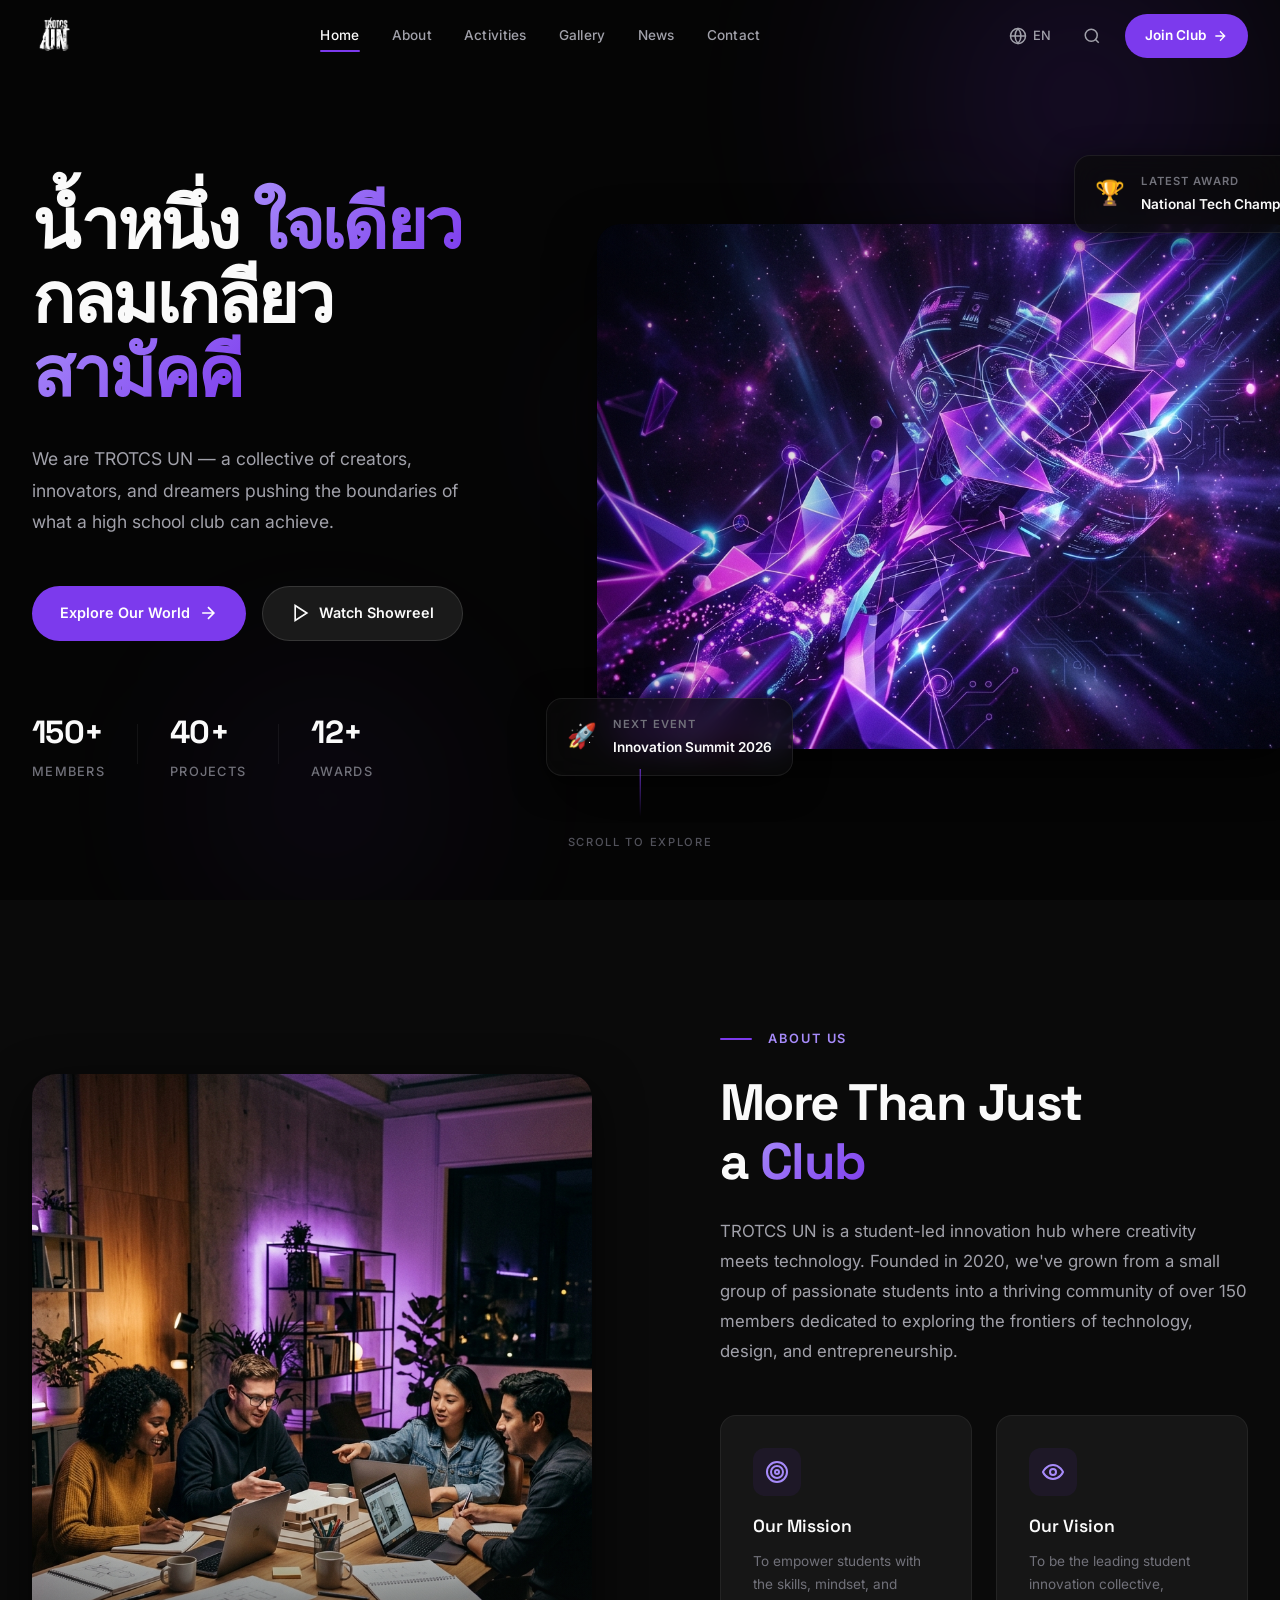
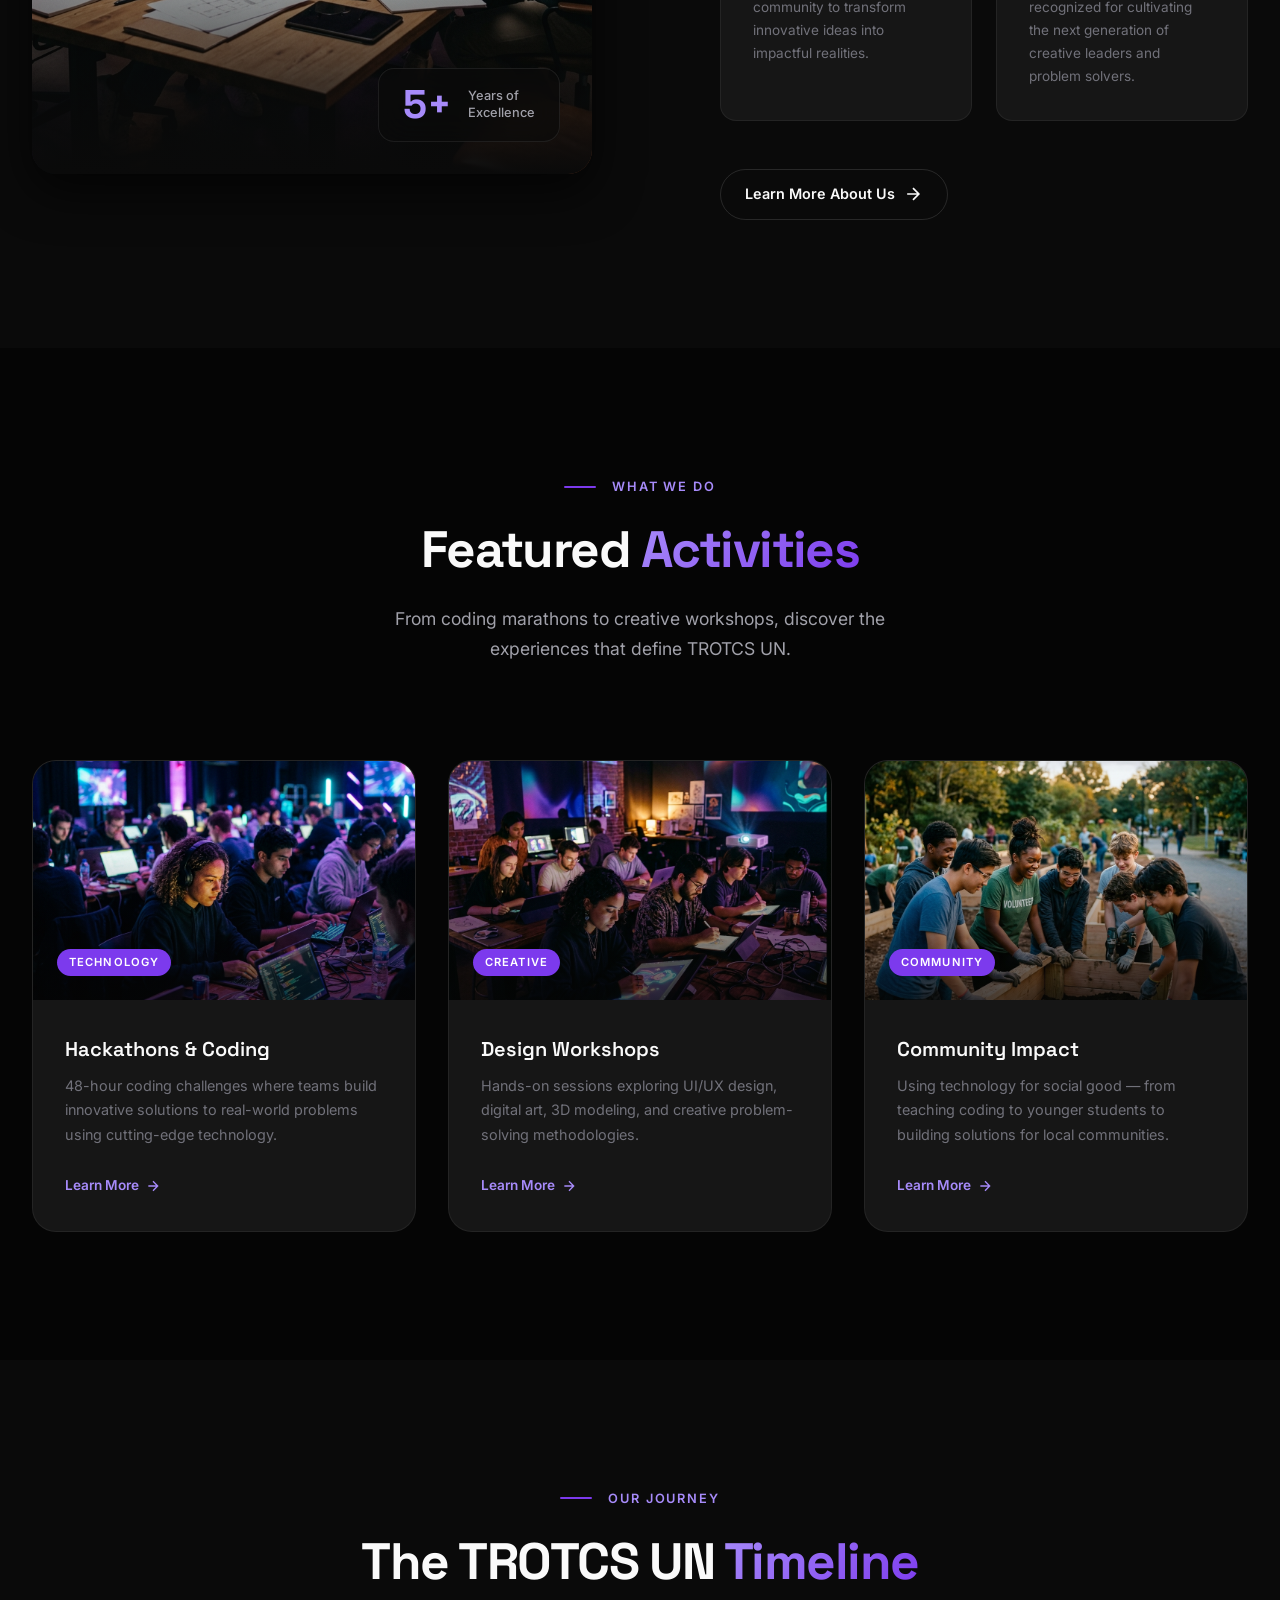
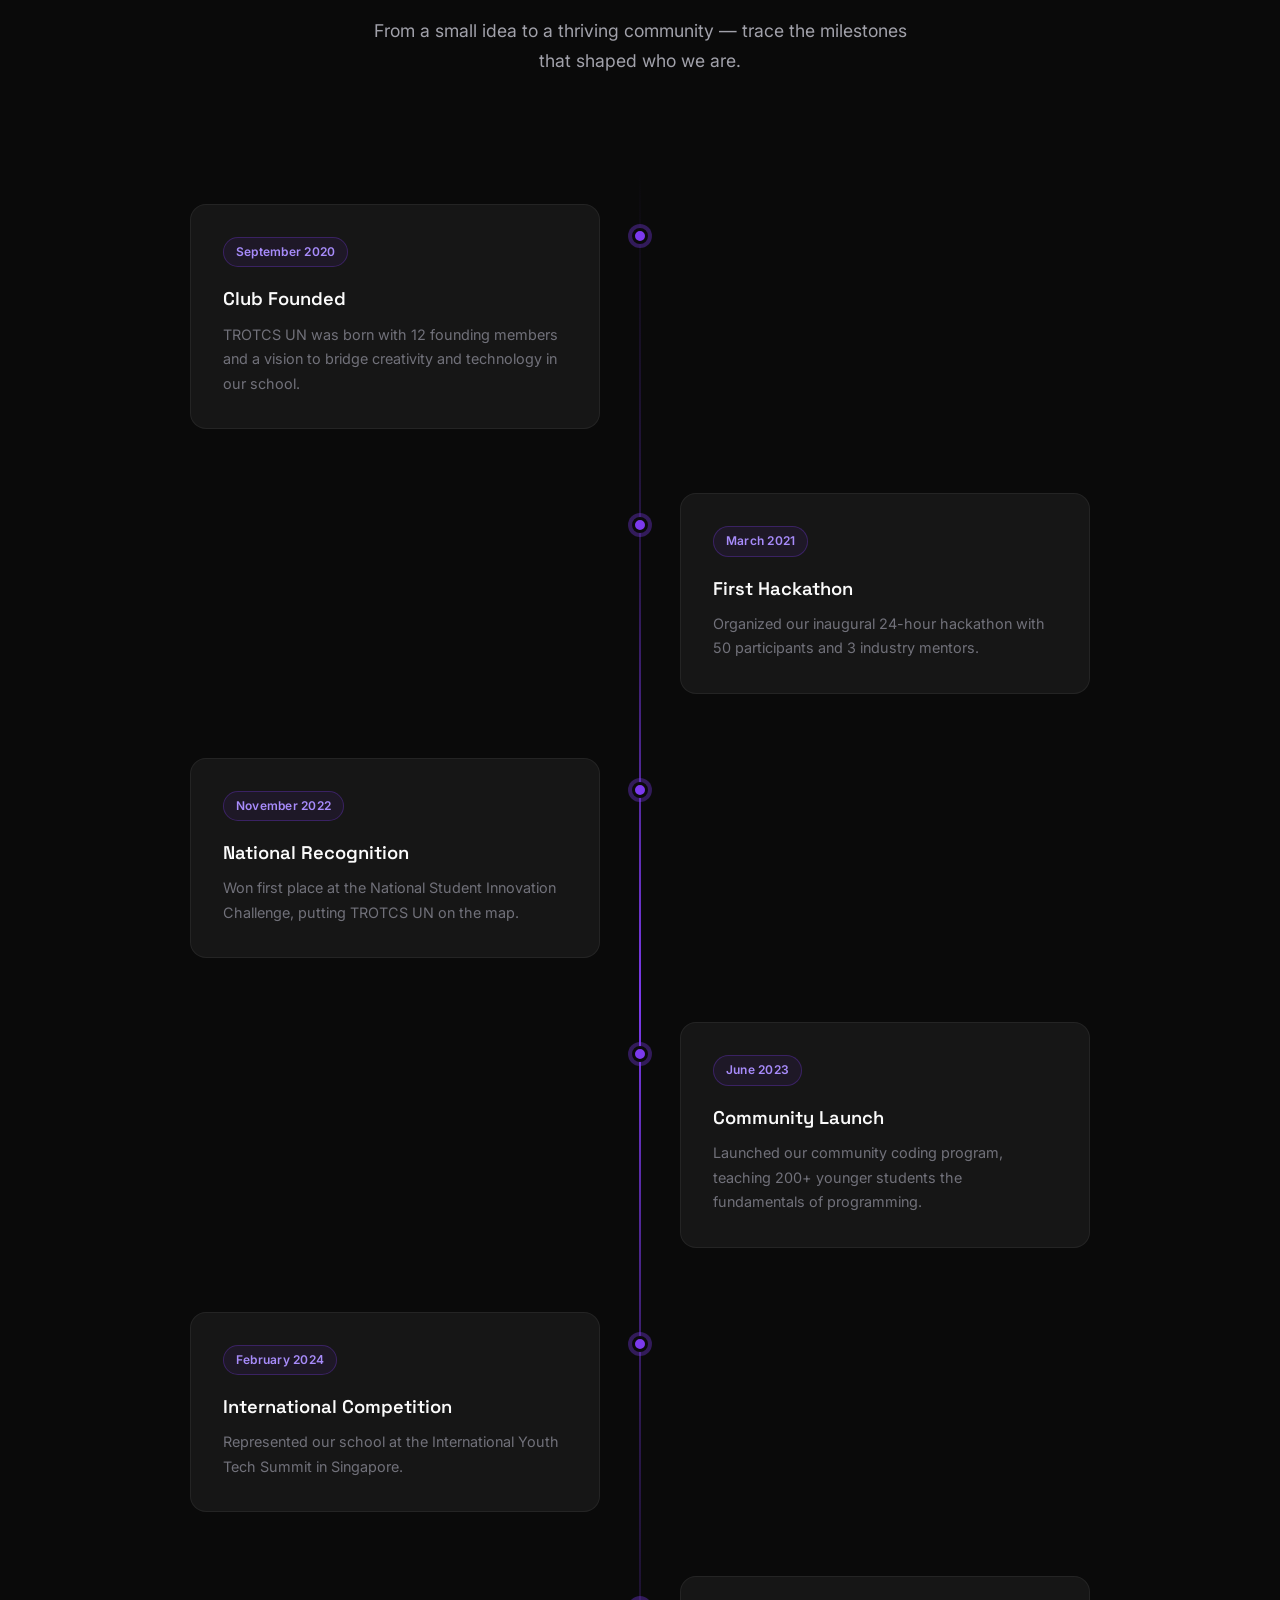
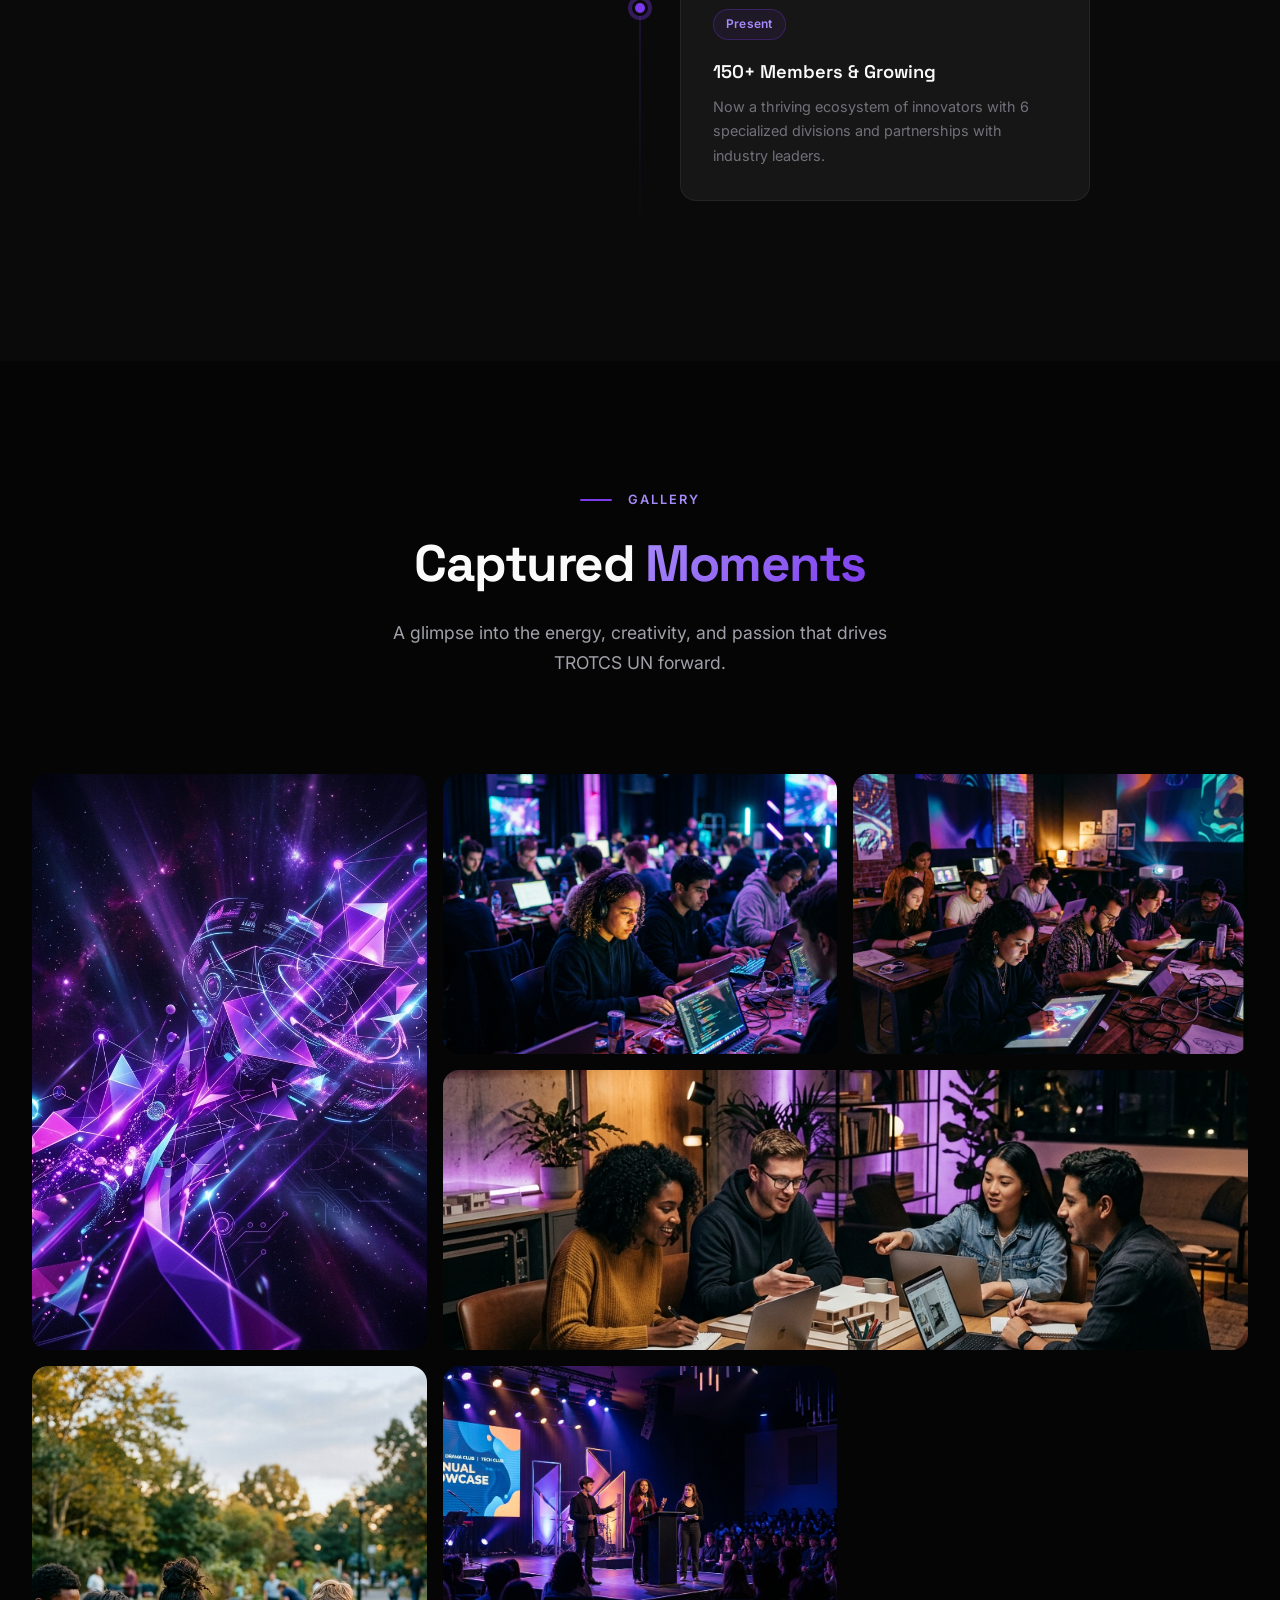
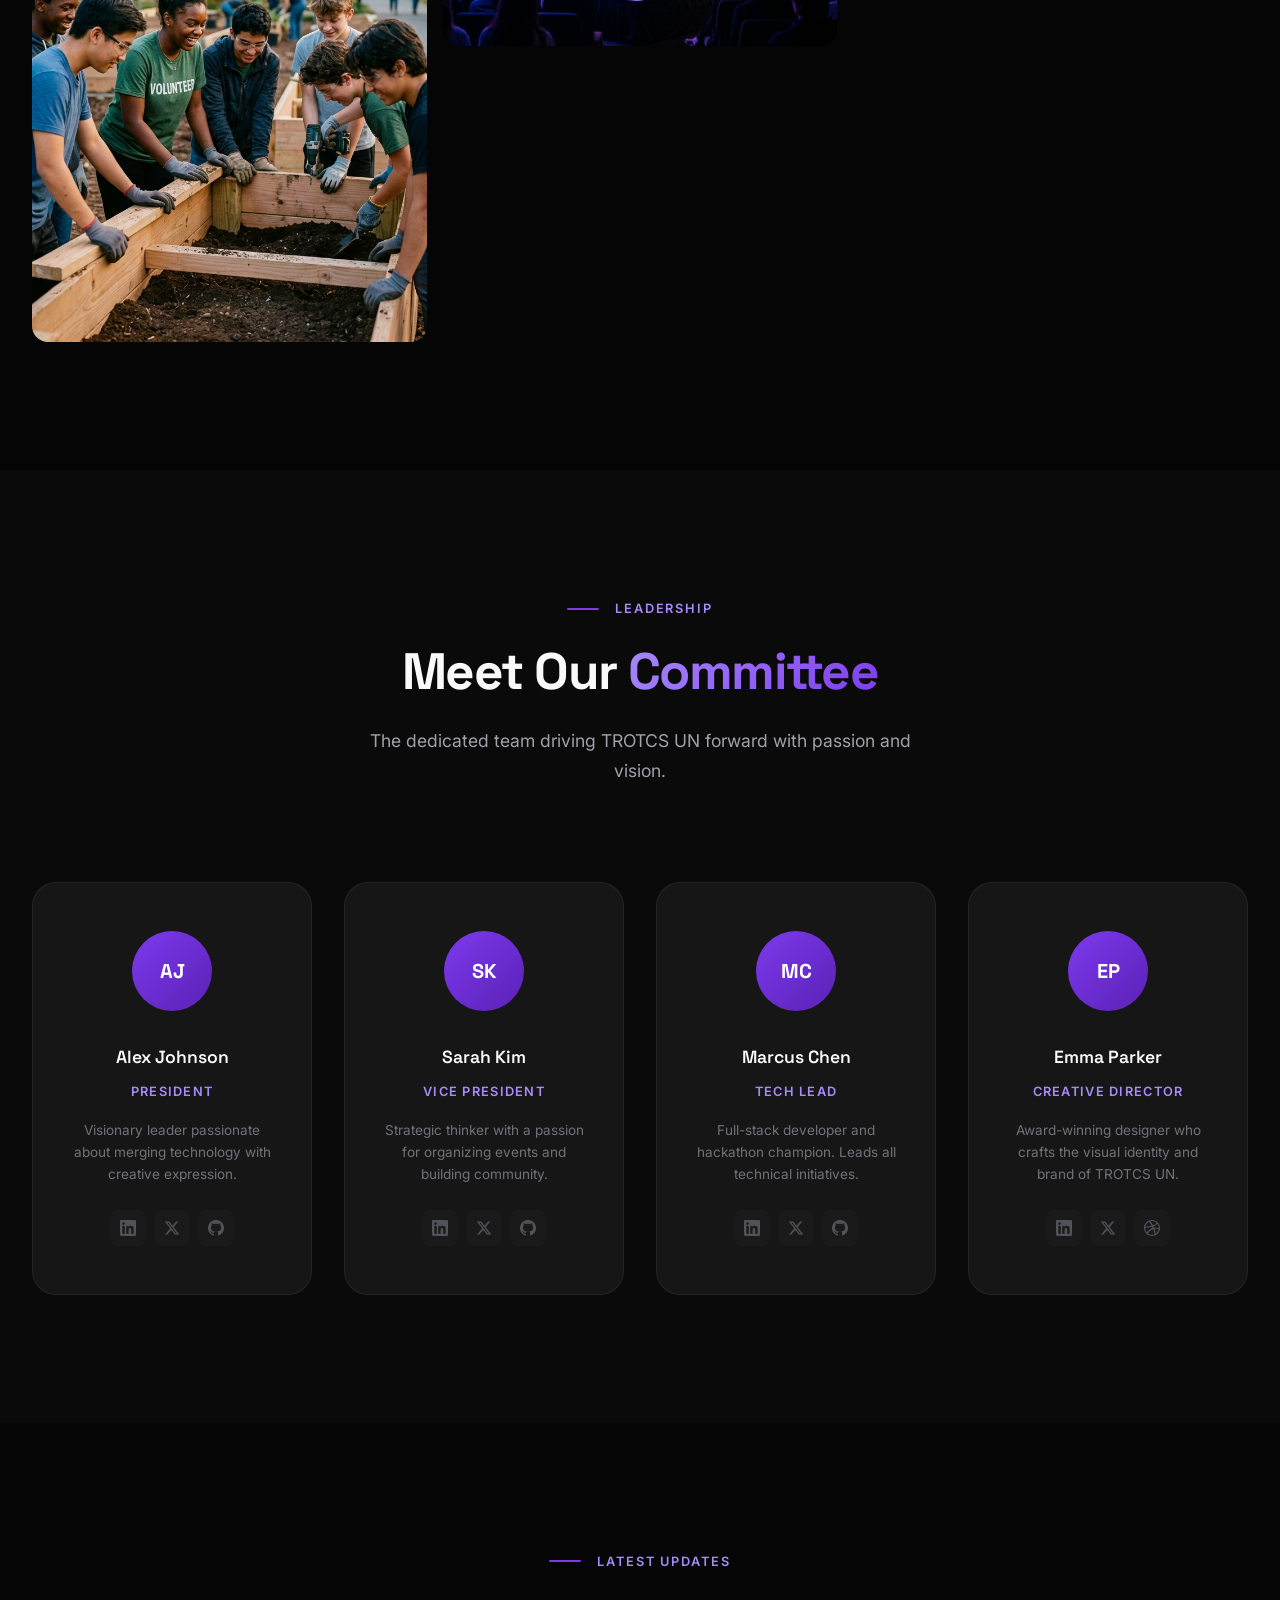
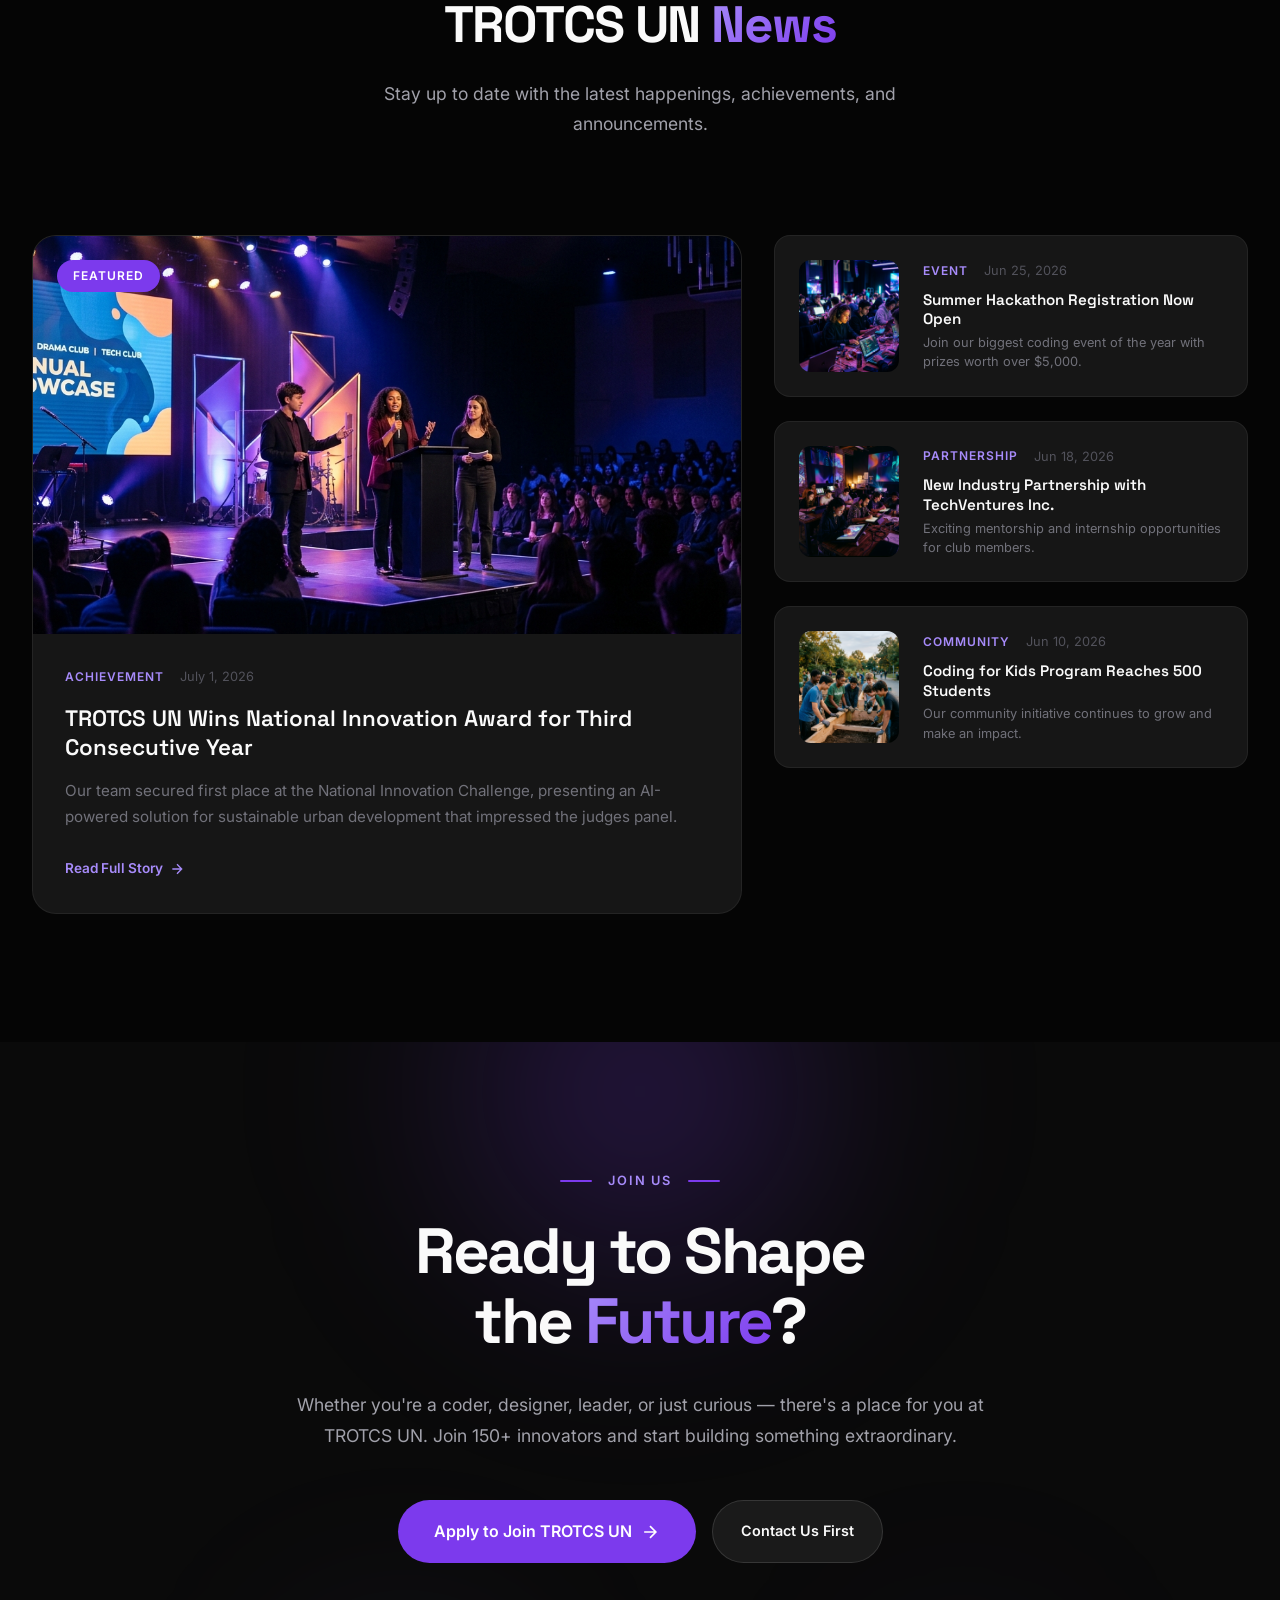
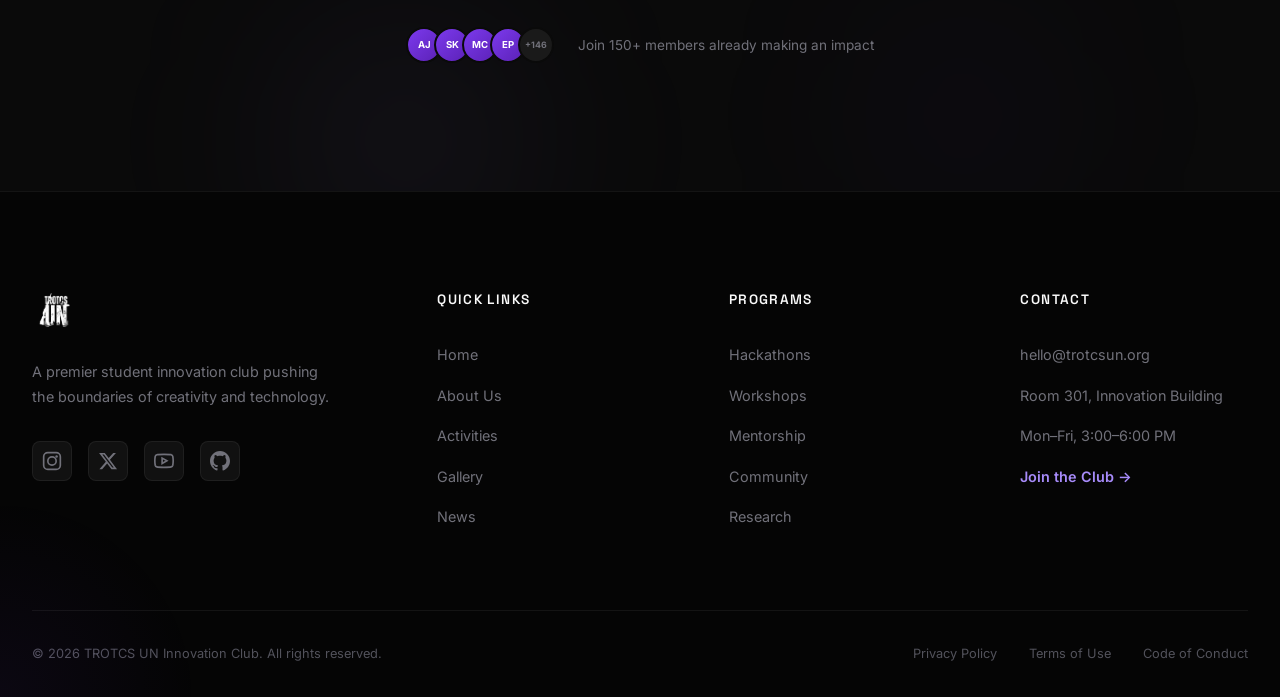
==== commit 19ac0f4e: "Update hero content with new text" ====
--- a/index.html
+++ b/index.html
@@ -85,14 +85,10 @@
         </div>
 
         <div class="hero-container">
-            <div class="hero-content" data-animate="fade-right">
-                <div class="hero-label">
-                    <span class="label-dot"></span>
-                    <span>Est. 2020 · Innovation & Technology</span>
-                </div>
+            <div class="hero-content" data-animate="fade-right">   
                 <h1 class="hero-title">
-                    Where <span class="accent-text">Ideas</span><br>
-                    Become <span class="accent-text">Reality</span>
+                    น้ำหนึ่ง <span class="accent-text">ใจเดียว</span><br>
+                    กลมเกลียว <span class="accent-text">สามัคคี</span>
                 </h1>
                 <p class="hero-description">
                     We are TROTCS UN — a collective of creators, innovators, and dreamers 
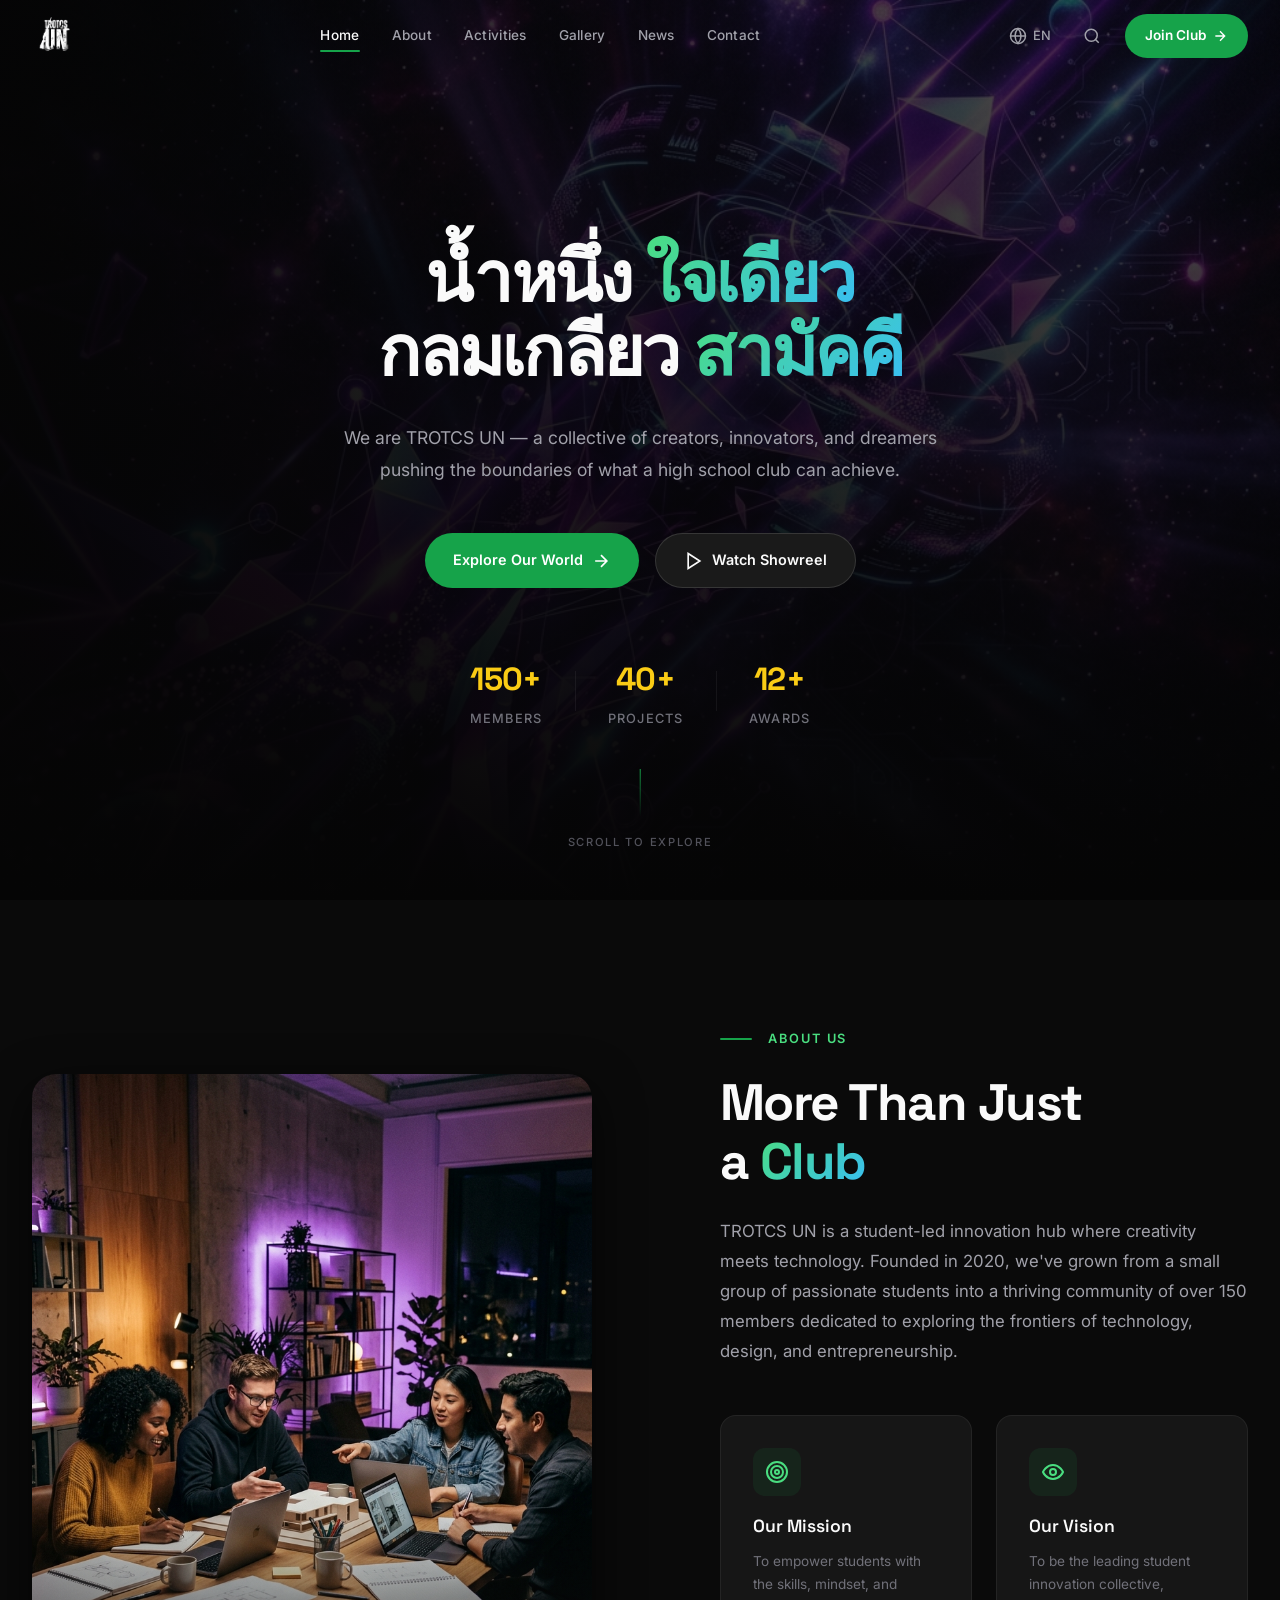
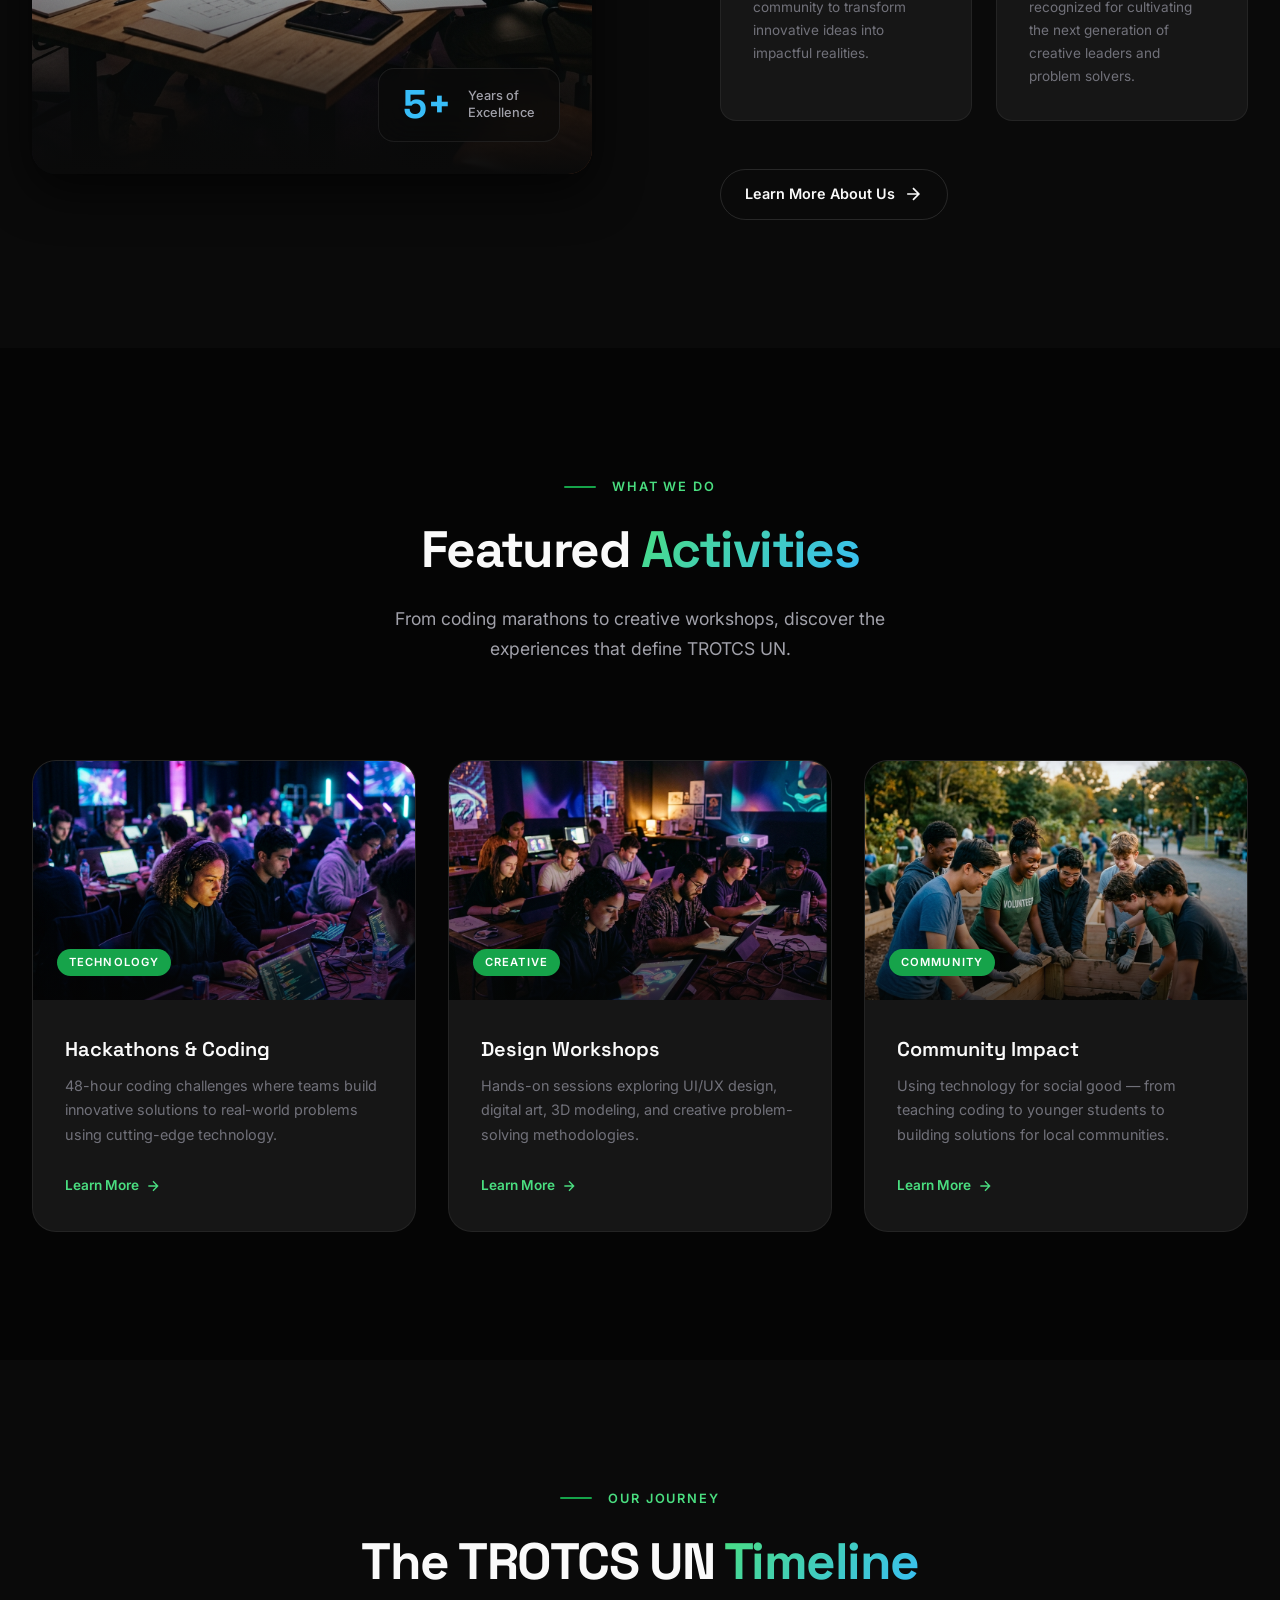
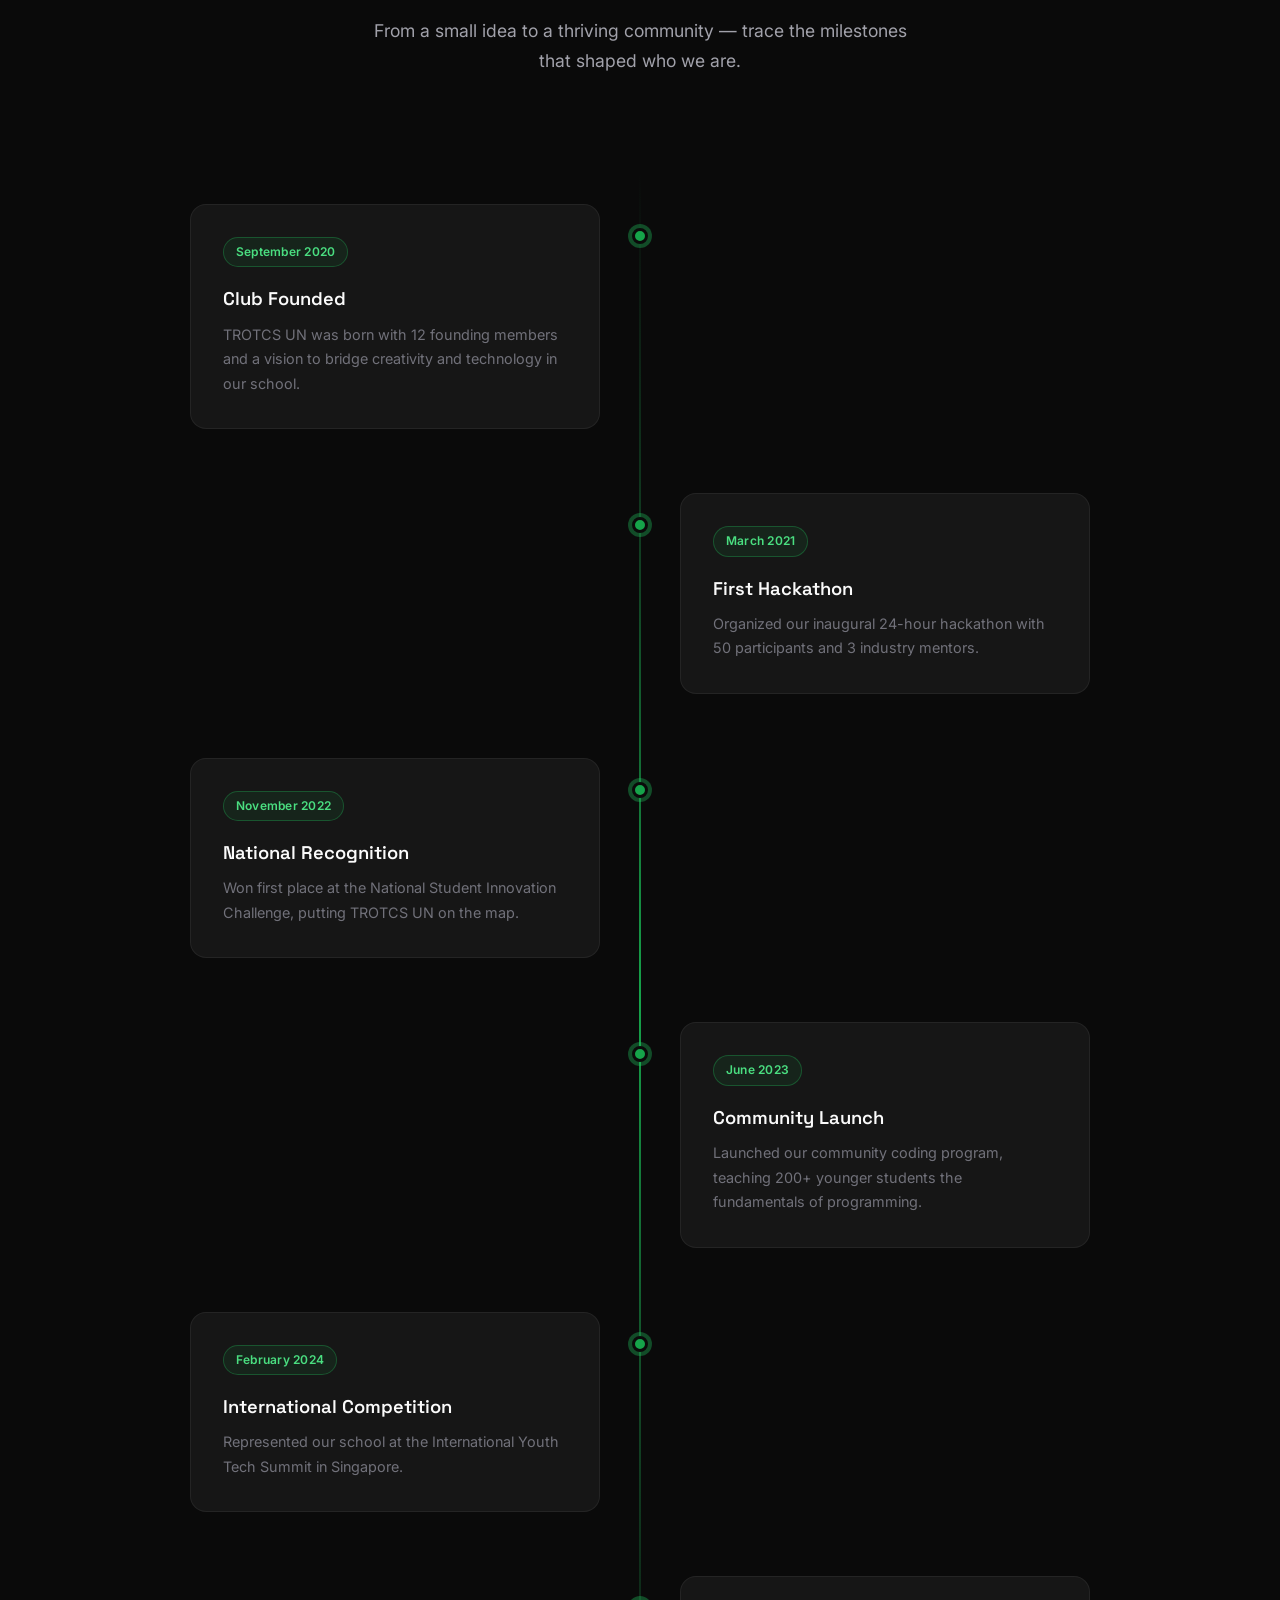
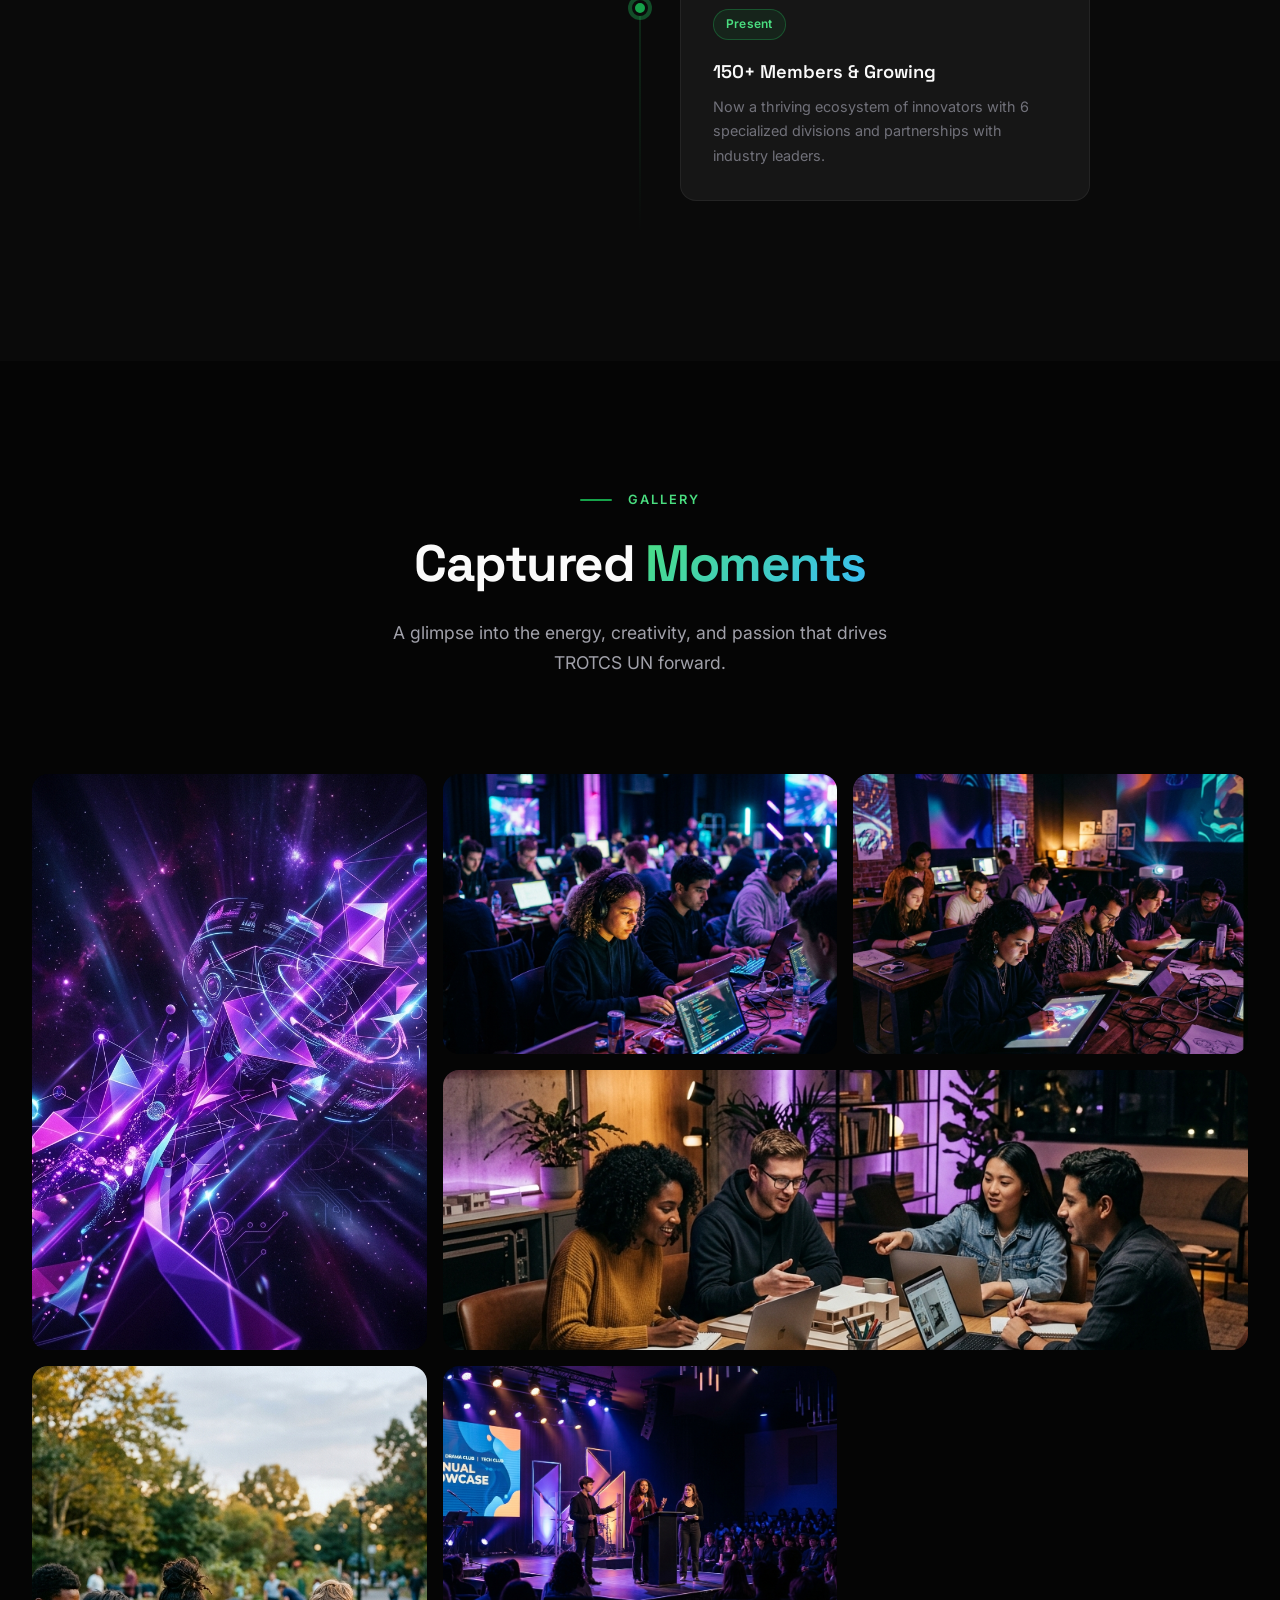
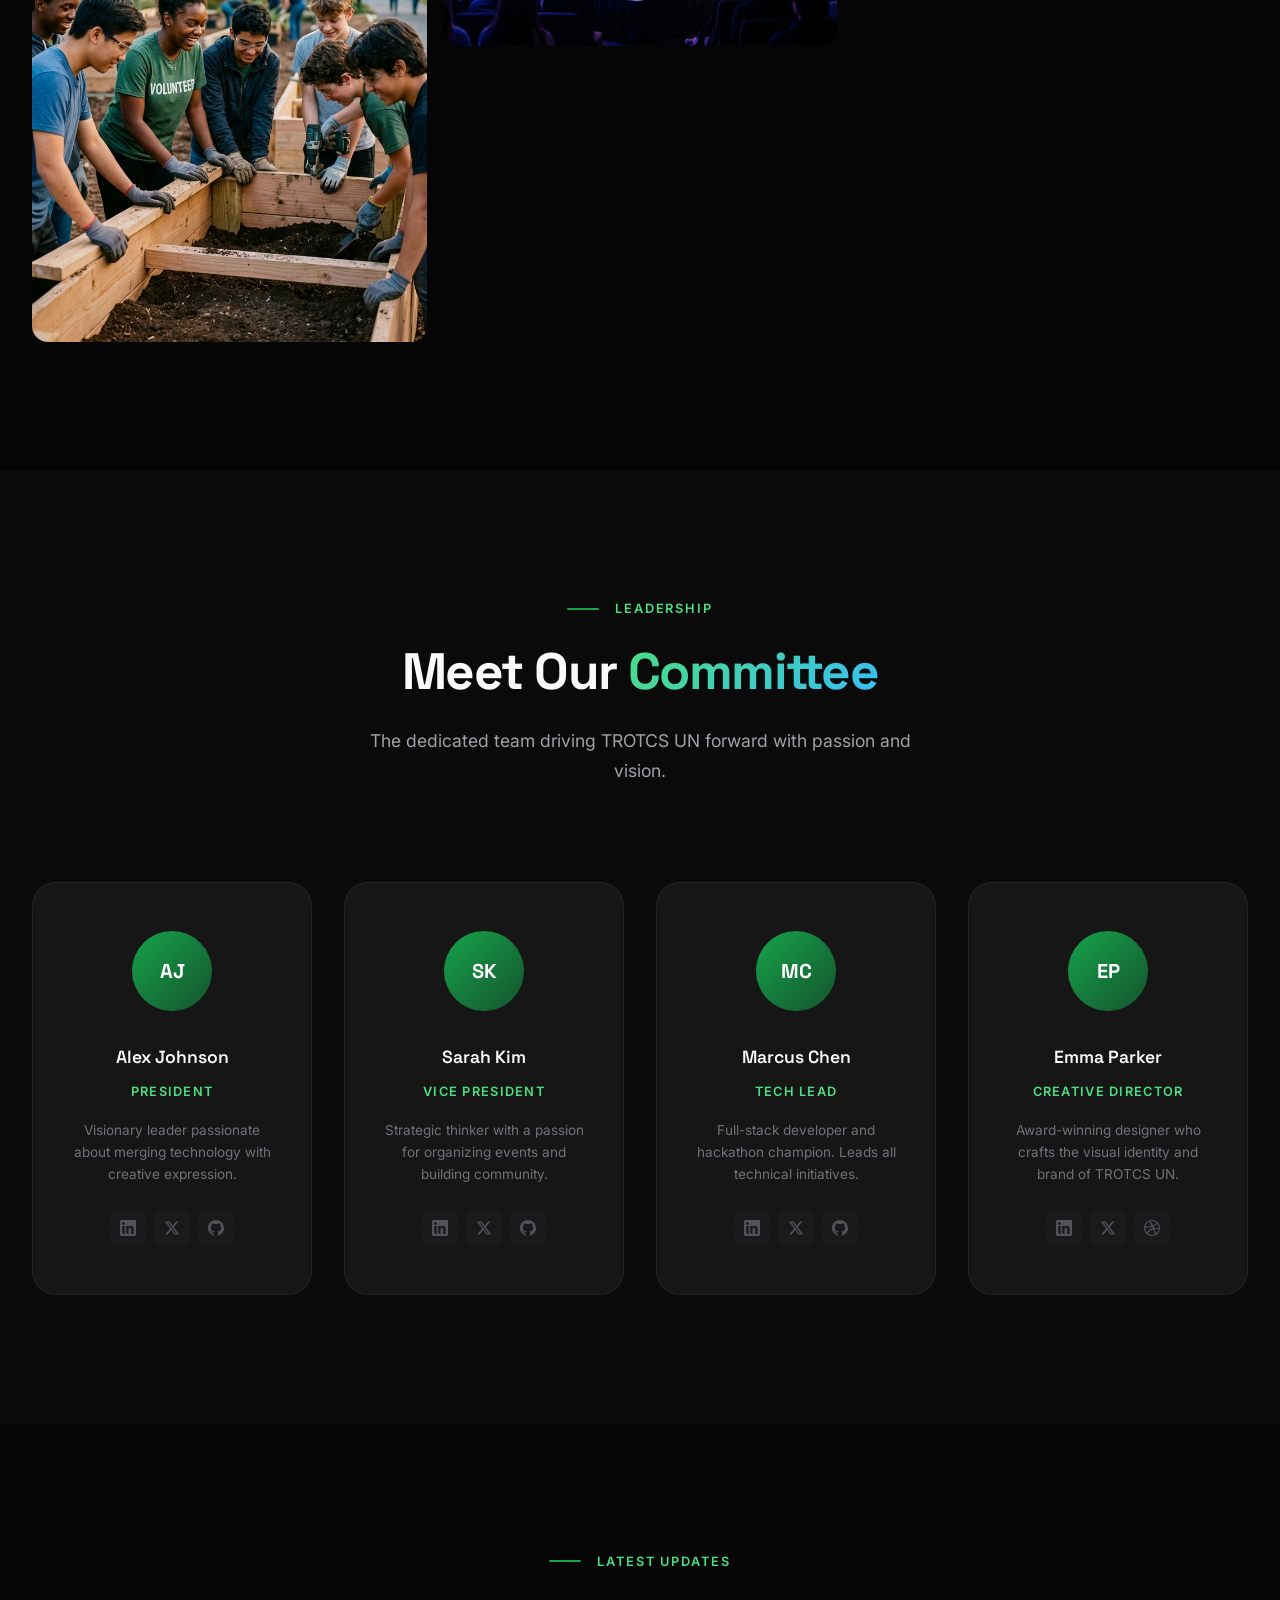
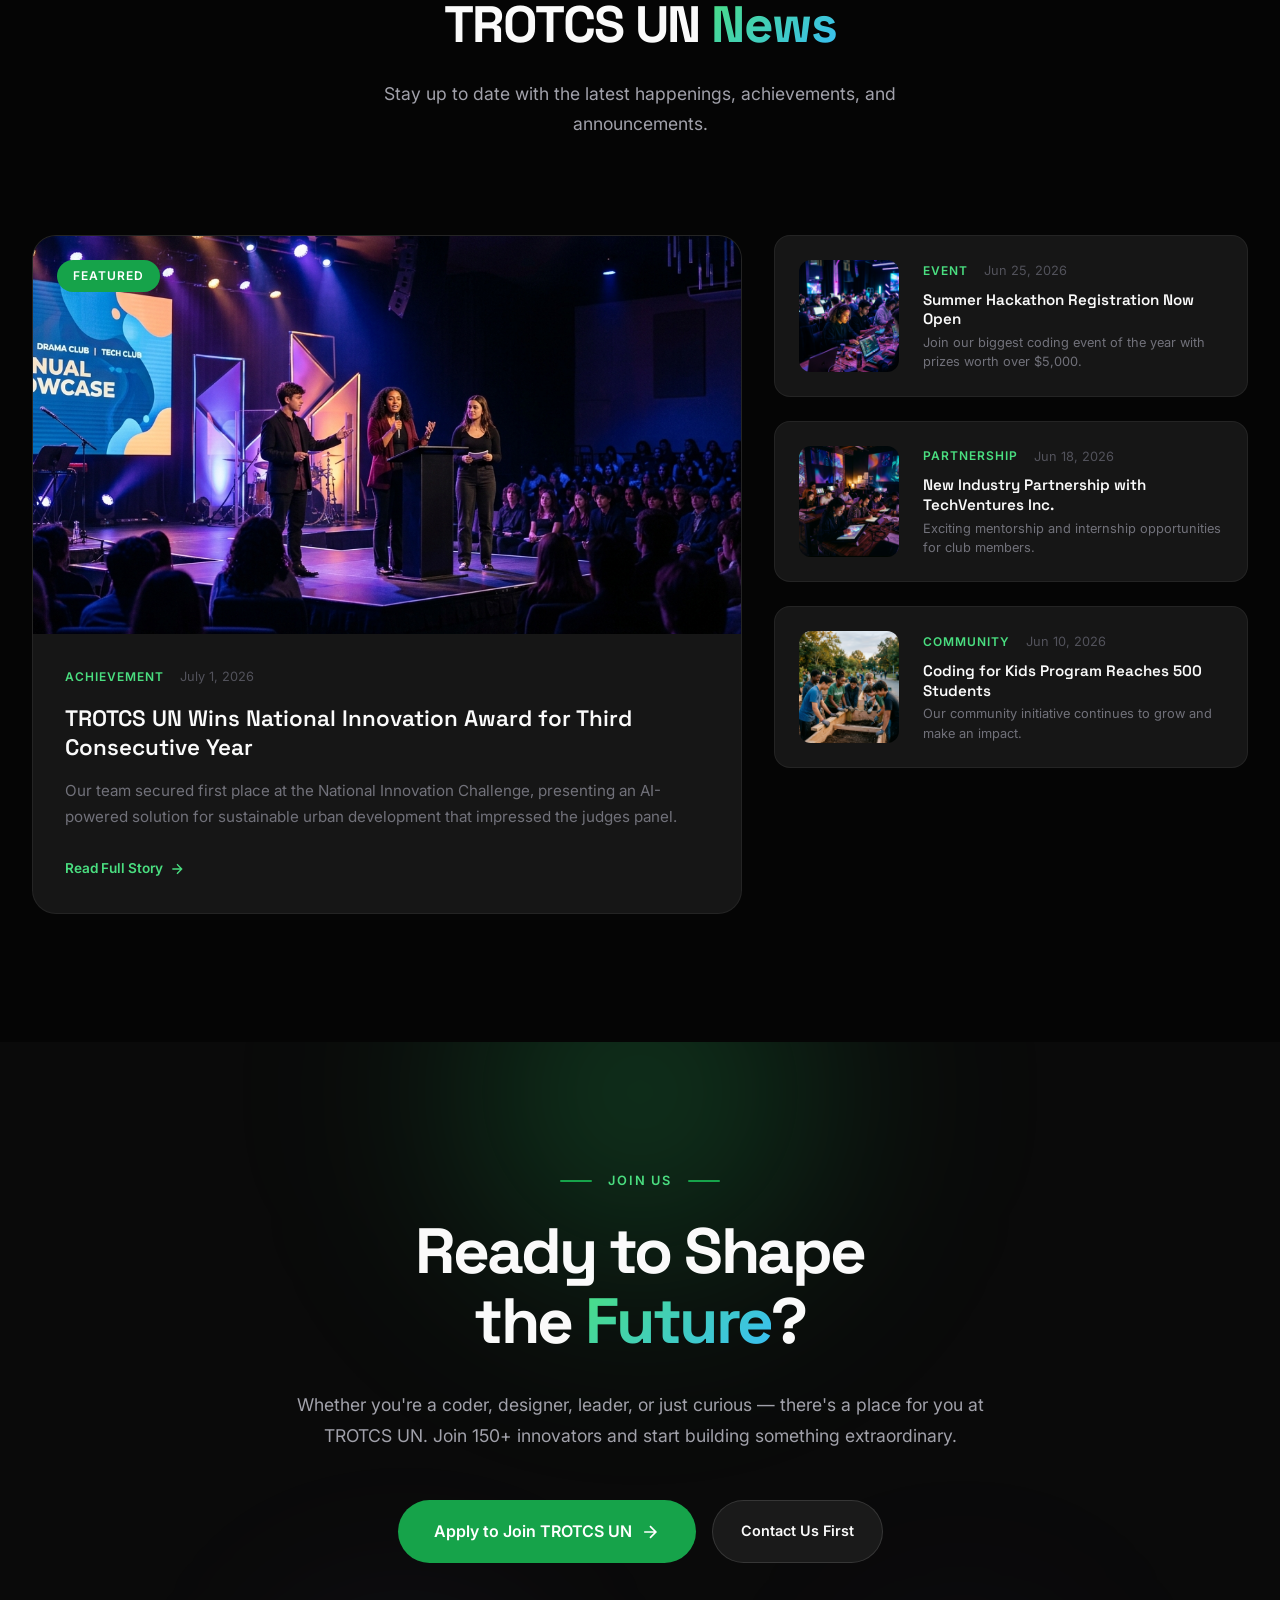
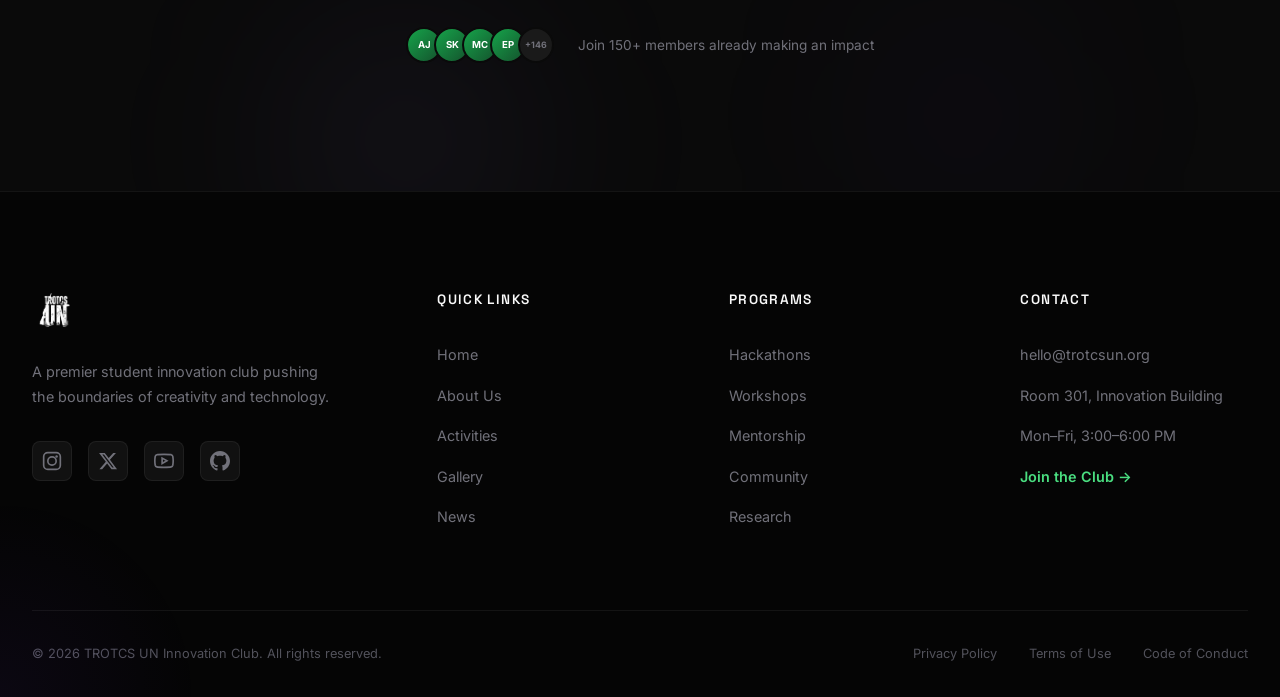
==== commit 67c228ca: "Change hero to full background image and center text" ====
--- a/index.html
+++ b/index.html
@@ -126,26 +126,7 @@
                 </div>
             </div>
 
-            <div class="hero-visual" data-animate="fade-left">
-                <div class="hero-image-wrapper">
-                    <img src="assets/hero_artwork.png" alt="TROTCS UN Club Hero Artwork" class="hero-image">
-                    <div class="hero-image-overlay"></div>
-                </div>
-                <div class="floating-card card-1" data-float="1">
-                    <div class="fc-icon">🚀</div>
-                    <div class="fc-text">
-                        <span class="fc-title">Next Event</span>
-                        <span class="fc-desc">Innovation Summit 2026</span>
-                    </div>
-                </div>
-                <div class="floating-card card-2" data-float="2">
-                    <div class="fc-icon">🏆</div>
-                    <div class="fc-text">
-                        <span class="fc-title">Latest Award</span>
-                        <span class="fc-desc">National Tech Championship</span>
-                    </div>
-                </div>
-            </div>
+
         </div>
 
         <div class="hero-scroll-indicator">
--- a/styles.css
+++ b/styles.css
@@ -6,11 +6,14 @@
 /* ─── CSS Custom Properties ─── */
 :root {
     /* Colors */
-    --accent:        #7c3aed;
-    --accent-light:  #a78bfa;
-    --accent-dark:   #5b21b6;
-    --accent-glow:   rgba(124, 58, 237, 0.35);
-    --accent-subtle: rgba(124, 58, 237, 0.08);
+    --accent:        #16a34a;
+    --accent-light:  #4ade80;
+    --accent-dark:   #14532d;
+    --accent-glow:   rgba(34, 197, 94, 0.35);
+    --accent-subtle: rgba(34, 197, 94, 0.08);
+
+    --accent-blue:   #38bdf8;
+    --accent-yellow: #facc15;
 
     --bg-primary:    #050505;
     --bg-secondary:  #0a0a0a;
@@ -26,7 +29,7 @@
 
     --border:        rgba(255, 255, 255, 0.06);
     --border-hover:  rgba(255, 255, 255, 0.12);
-    --border-accent: rgba(124, 58, 237, 0.3);
+    --border-accent: rgba(34, 197, 94, 0.3);
 
     --glass-bg:      rgba(10, 10, 10, 0.7);
     --glass-border:  rgba(255, 255, 255, 0.08);
@@ -182,7 +185,7 @@
 }
 
 .accent-text {
-    background: linear-gradient(135deg, var(--accent-light), var(--accent));
+    background: linear-gradient(135deg, var(--accent-light), var(--accent-blue));
     -webkit-background-clip: text;
     -webkit-text-fill-color: transparent;
     background-clip: text;
@@ -493,15 +496,18 @@
     align-items: center;
     position: relative;
     overflow: hidden;
-    background: var(--bg-primary);
+    background:
+        linear-gradient(to bottom, rgba(5,5,5,0.55), rgba(5,5,5,0.85) 70%, var(--bg-primary) 100%),
+        linear-gradient(90deg, rgba(5,5,5,0.9) 0%, rgba(5,5,5,0.55) 45%, rgba(5,5,5,0.25) 100%),
+        url('assets/hero_artwork.png');
+    background-size: cover;
+    background-position: center;
+    background-repeat: no-repeat;
     padding-top: var(--nav-height);
 }
 
 .hero-bg-shapes {
-    position: absolute;
-    inset: 0;
-    pointer-events: none;
-    overflow: hidden;
+    display: none;
 }
 
 .shape {
@@ -569,8 +575,9 @@
     margin: 0 auto;
     padding: 0 var(--space-xl);
     display: grid;
-    grid-template-columns: 40% 60%;
-    align-items: center;
+    grid-template-columns: 1fr;
+    align-items: center;
+    text-align: center;
     gap: var(--space-3xl);
     min-height: calc(100vh - var(--nav-height));
     position: relative;
@@ -578,7 +585,8 @@
 }
 
 .hero-content {
-    padding-right: var(--space-xl);
+    max-width: 800px;
+    margin: 0 auto;
 }
 
 .hero-label {
@@ -592,7 +600,7 @@
     font-size: 0.8rem;
     font-weight: 500;
     color: var(--accent-light);
-    margin-bottom: var(--space-2xl);
+    margin: 0 auto var(--space-2xl);
     letter-spacing: 0.02em;
 }
 
@@ -622,12 +630,13 @@
     font-size: 1.1rem;
     color: var(--text-secondary);
     line-height: 1.8;
-    margin-bottom: var(--space-2xl);
-    max-width: 480px;
+    margin: 0 auto var(--space-2xl);
+    max-width: 600px;
 }
 
 .hero-buttons {
     display: flex;
+    justify-content: center;
     gap: var(--space-md);
     margin-bottom: var(--space-3xl);
     flex-wrap: wrap;
@@ -636,6 +645,7 @@
 .hero-stats {
     display: flex;
     align-items: center;
+    justify-content: center;
     gap: var(--space-xl);
 }
 
@@ -650,6 +660,7 @@
     font-size: 2rem;
     font-weight: 700;
     letter-spacing: -0.02em;
+    color: var(--accent-yellow);
 }
 
 .stat-label {
@@ -666,13 +677,9 @@
     background: var(--border);
 }
 
-/* Hero Visual */
+/* Hero Visual — replaced by full-bleed background image, kept in DOM but hidden */
 .hero-visual {
-    position: relative;
-    height: 100%;
-    display: flex;
-    align-items: center;
-    justify-content: center;
+    display: none;
 }
 
 .hero-image-wrapper {
@@ -858,7 +865,7 @@
     font-family: var(--font-heading);
     font-size: 2.5rem;
     font-weight: 700;
-    color: var(--accent-light);
+    color: var(--accent-blue);
     line-height: 1;
 }
 
@@ -1911,10 +1918,6 @@
 
 /* Large Tablets & Small Desktops */
 @media (max-width: 1200px) {
-    .hero-container {
-        grid-template-columns: 45% 55%;
-    }
-
     .committee-grid {
         grid-template-columns: repeat(2, 1fr);
     }
@@ -1940,9 +1943,19 @@
         padding-top: var(--space-3xl);
     }
 
+    .hero {
+        background:
+            linear-gradient(to bottom, rgba(5,5,5,0.65), rgba(5,5,5,0.9) 70%, var(--bg-primary) 100%),
+            linear-gradient(rgba(5,5,5,0.55), rgba(5,5,5,0.55)),
+            url('assets/hero_artwork.png');
+        background-size: cover;
+        background-position: center;
+    }
+
     .hero-content {
         padding-right: 0;
         order: 1;
+        max-width: 100%;
     }
 
     .hero-visual {
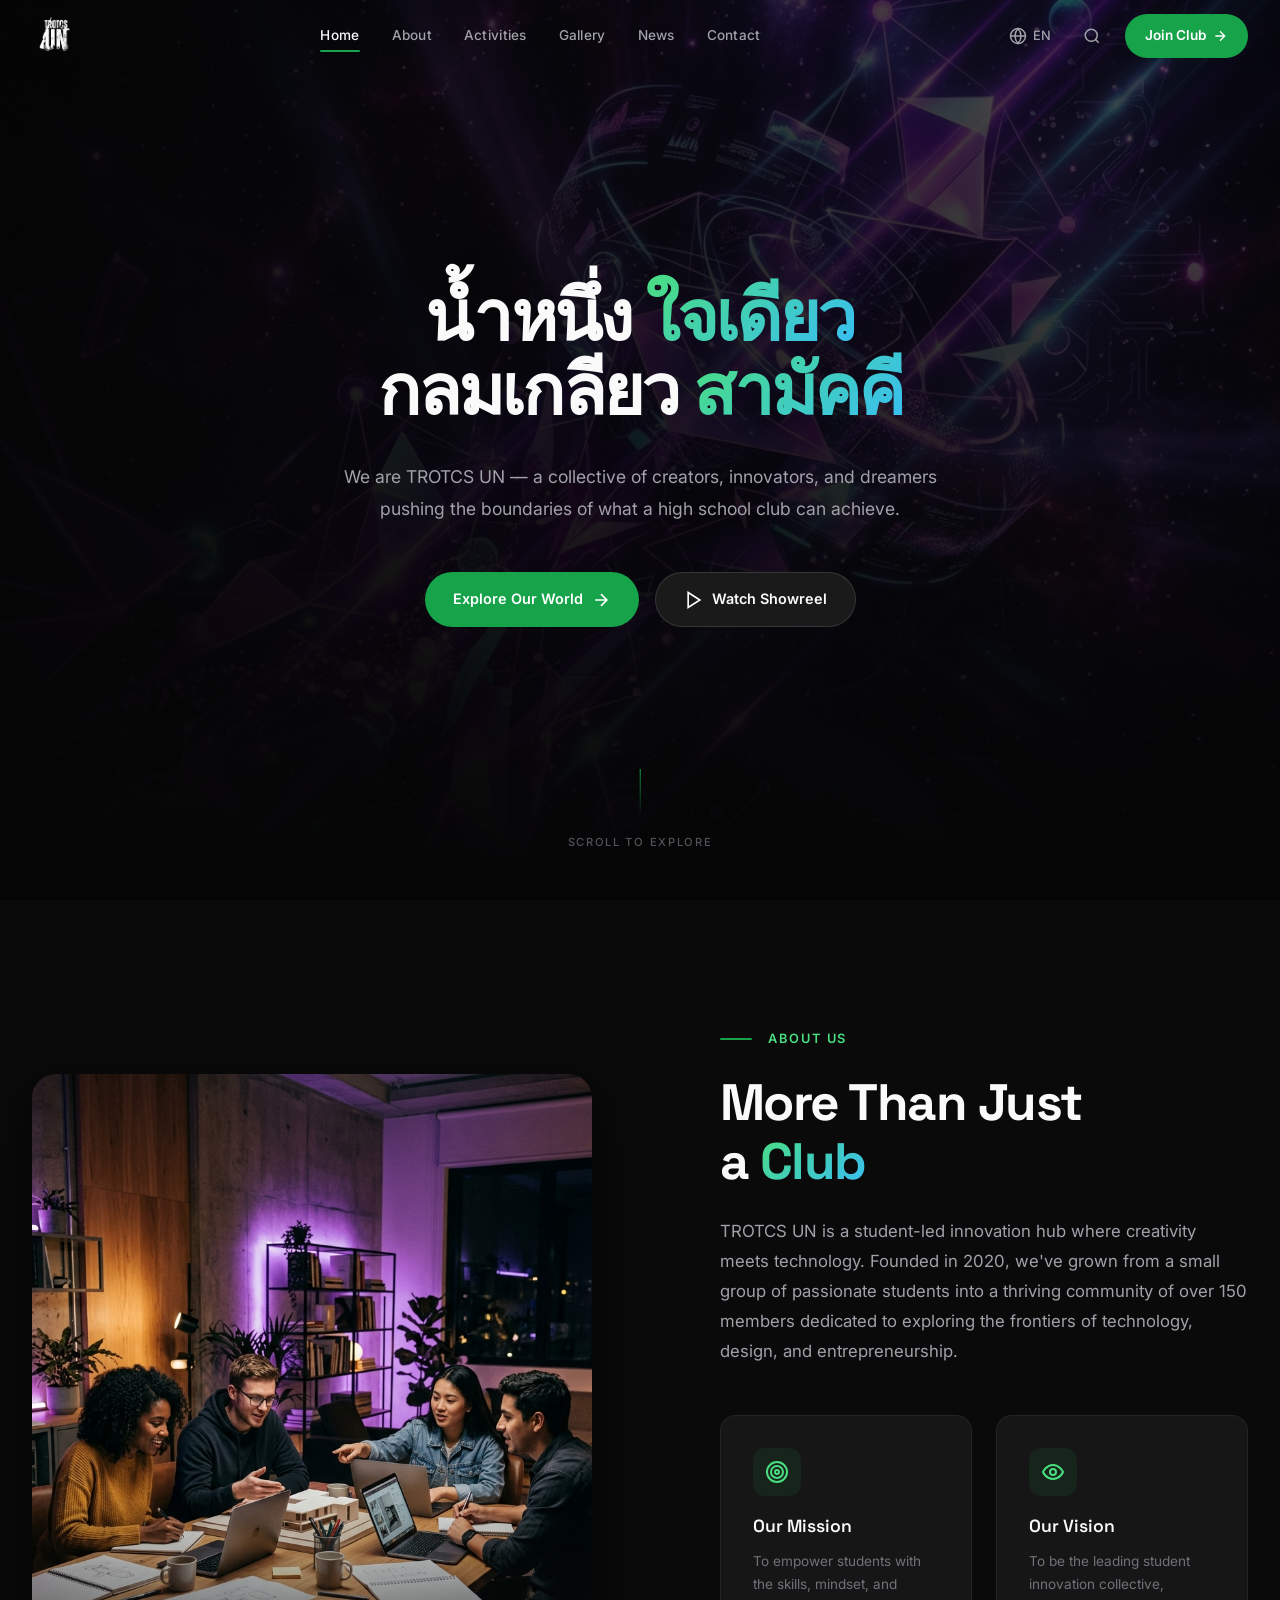
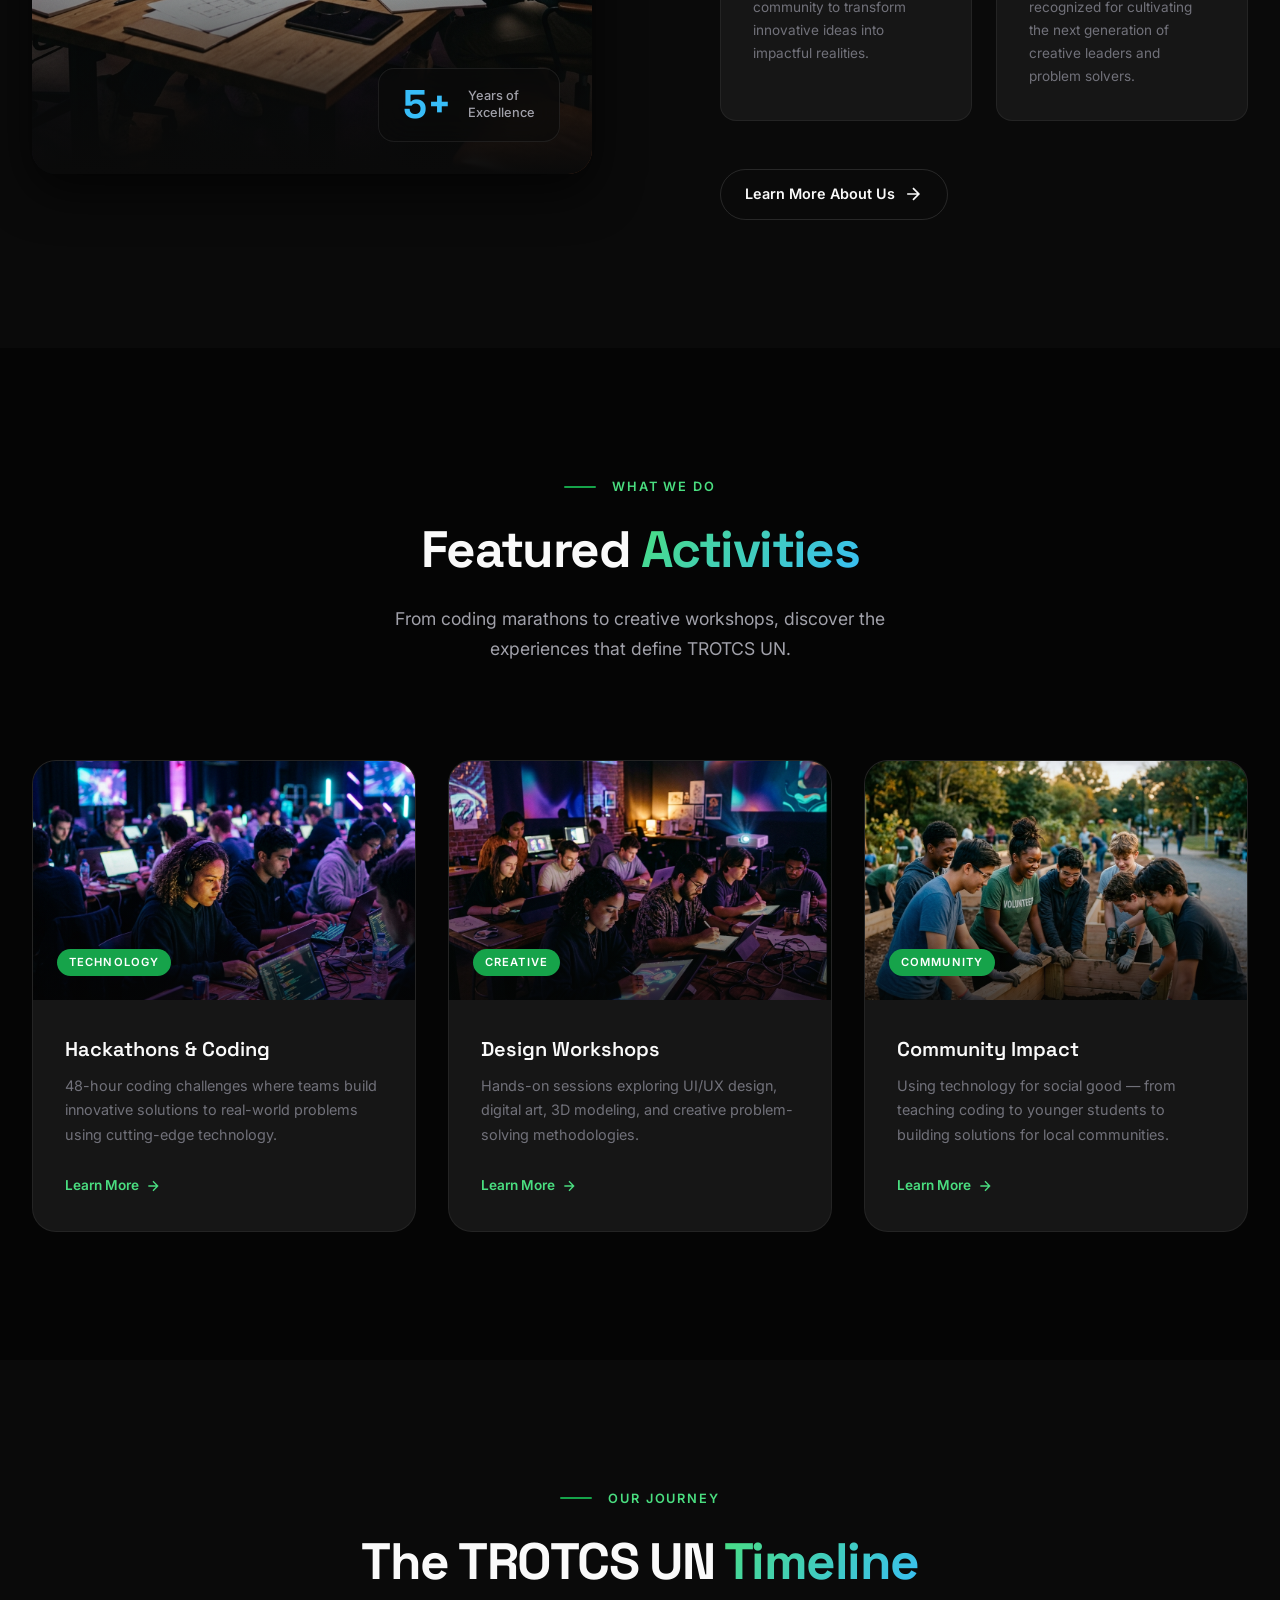
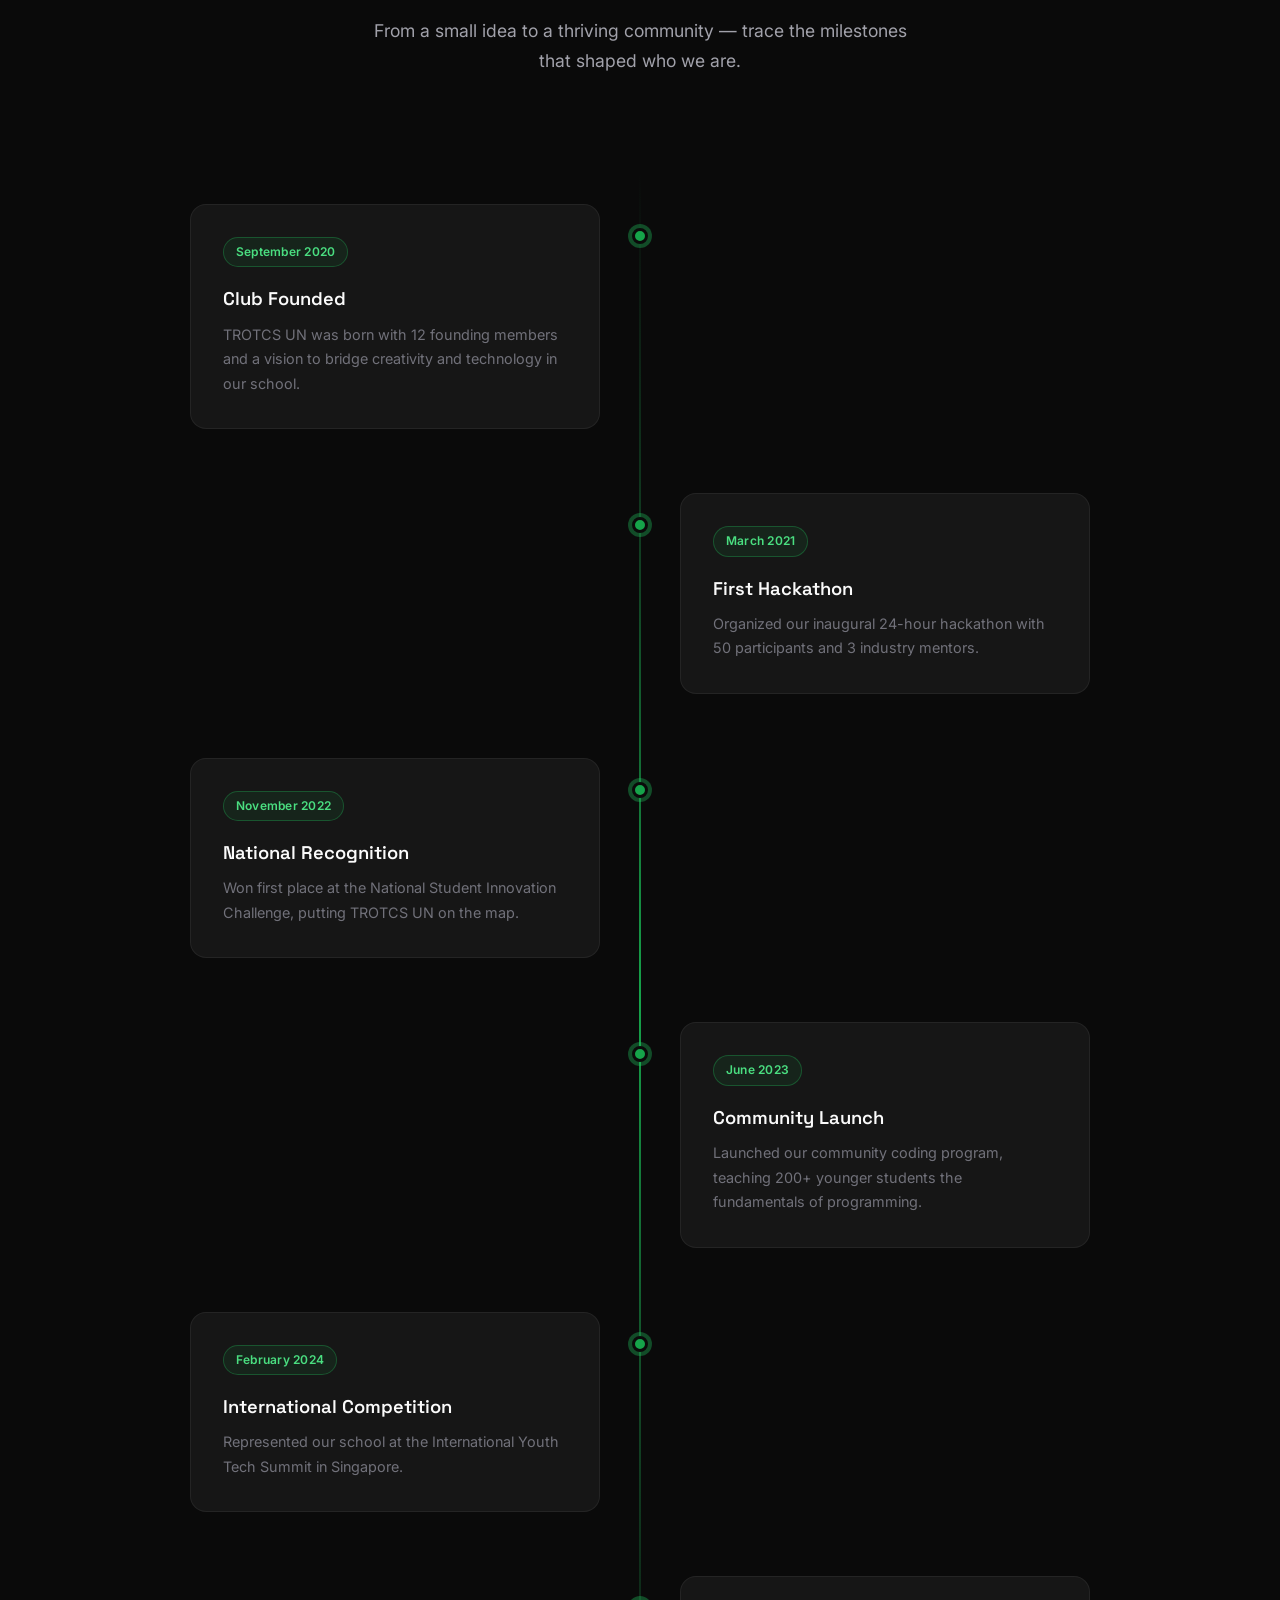
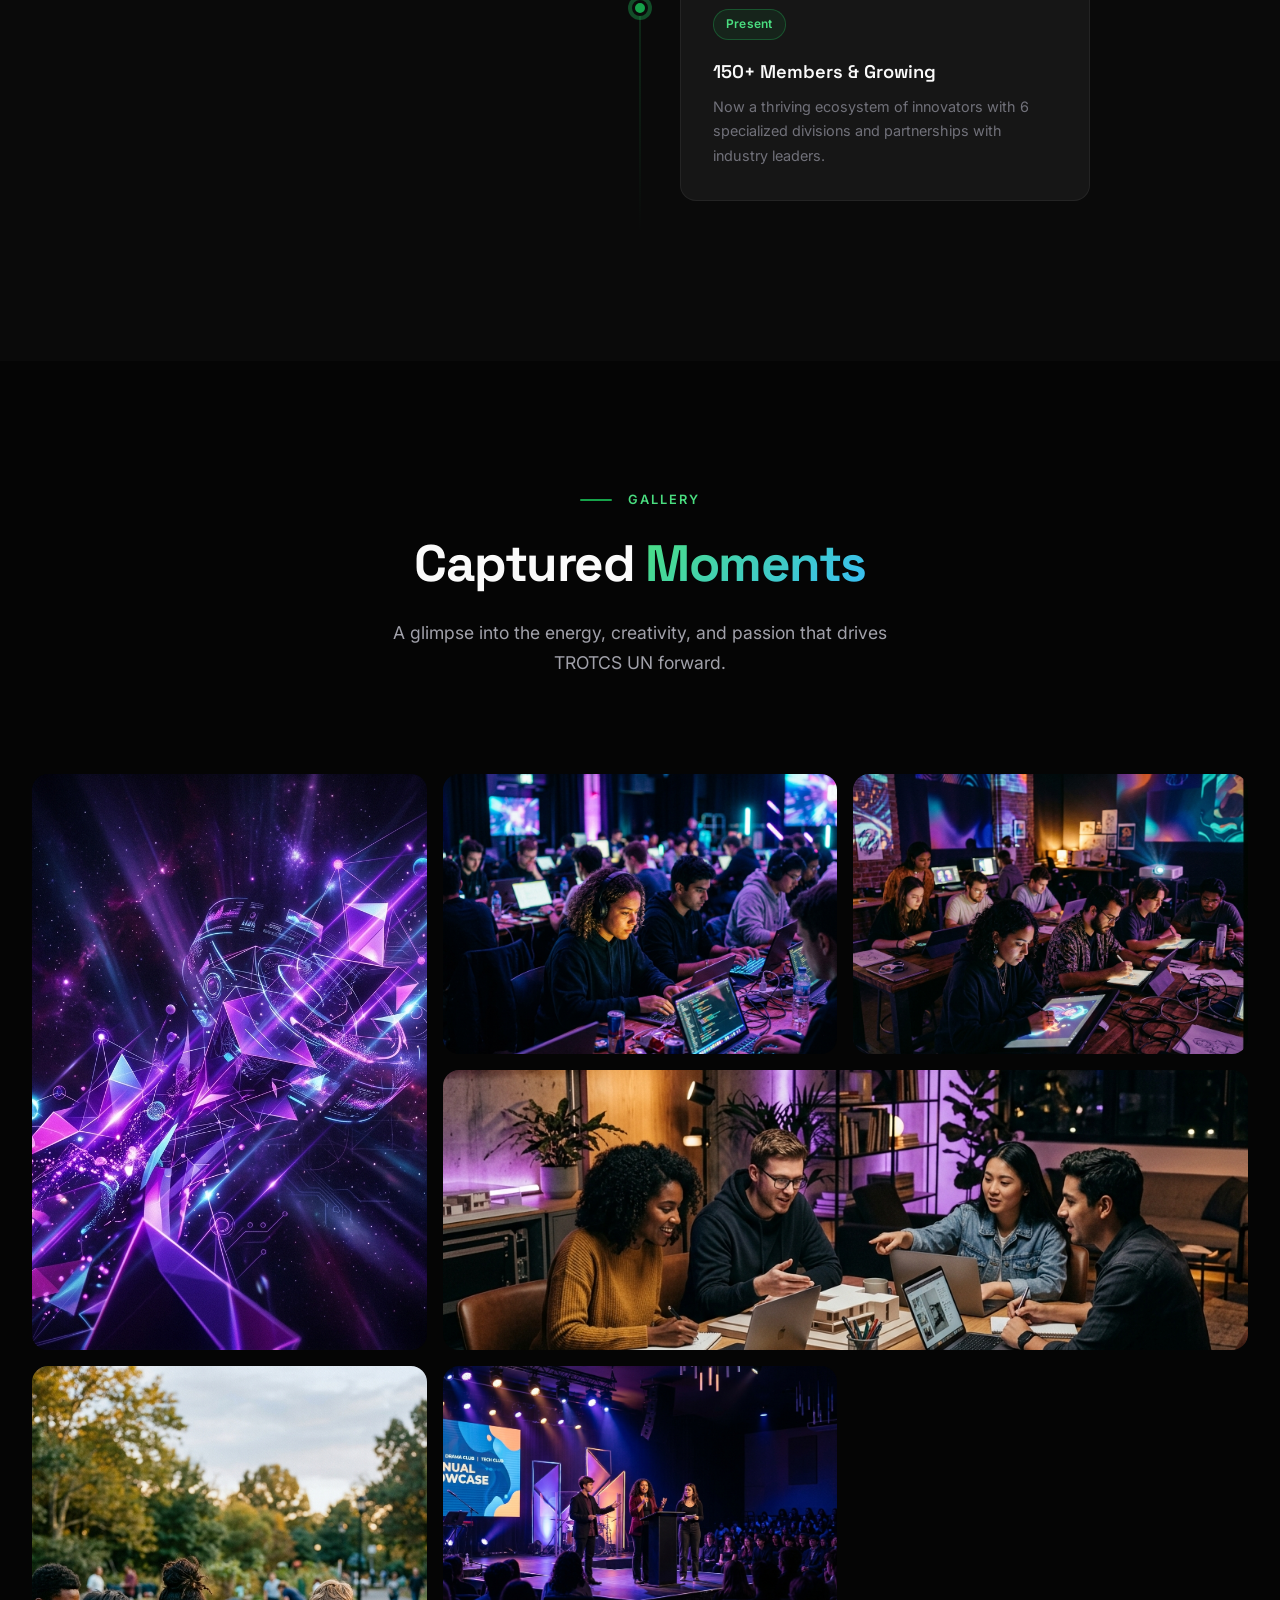
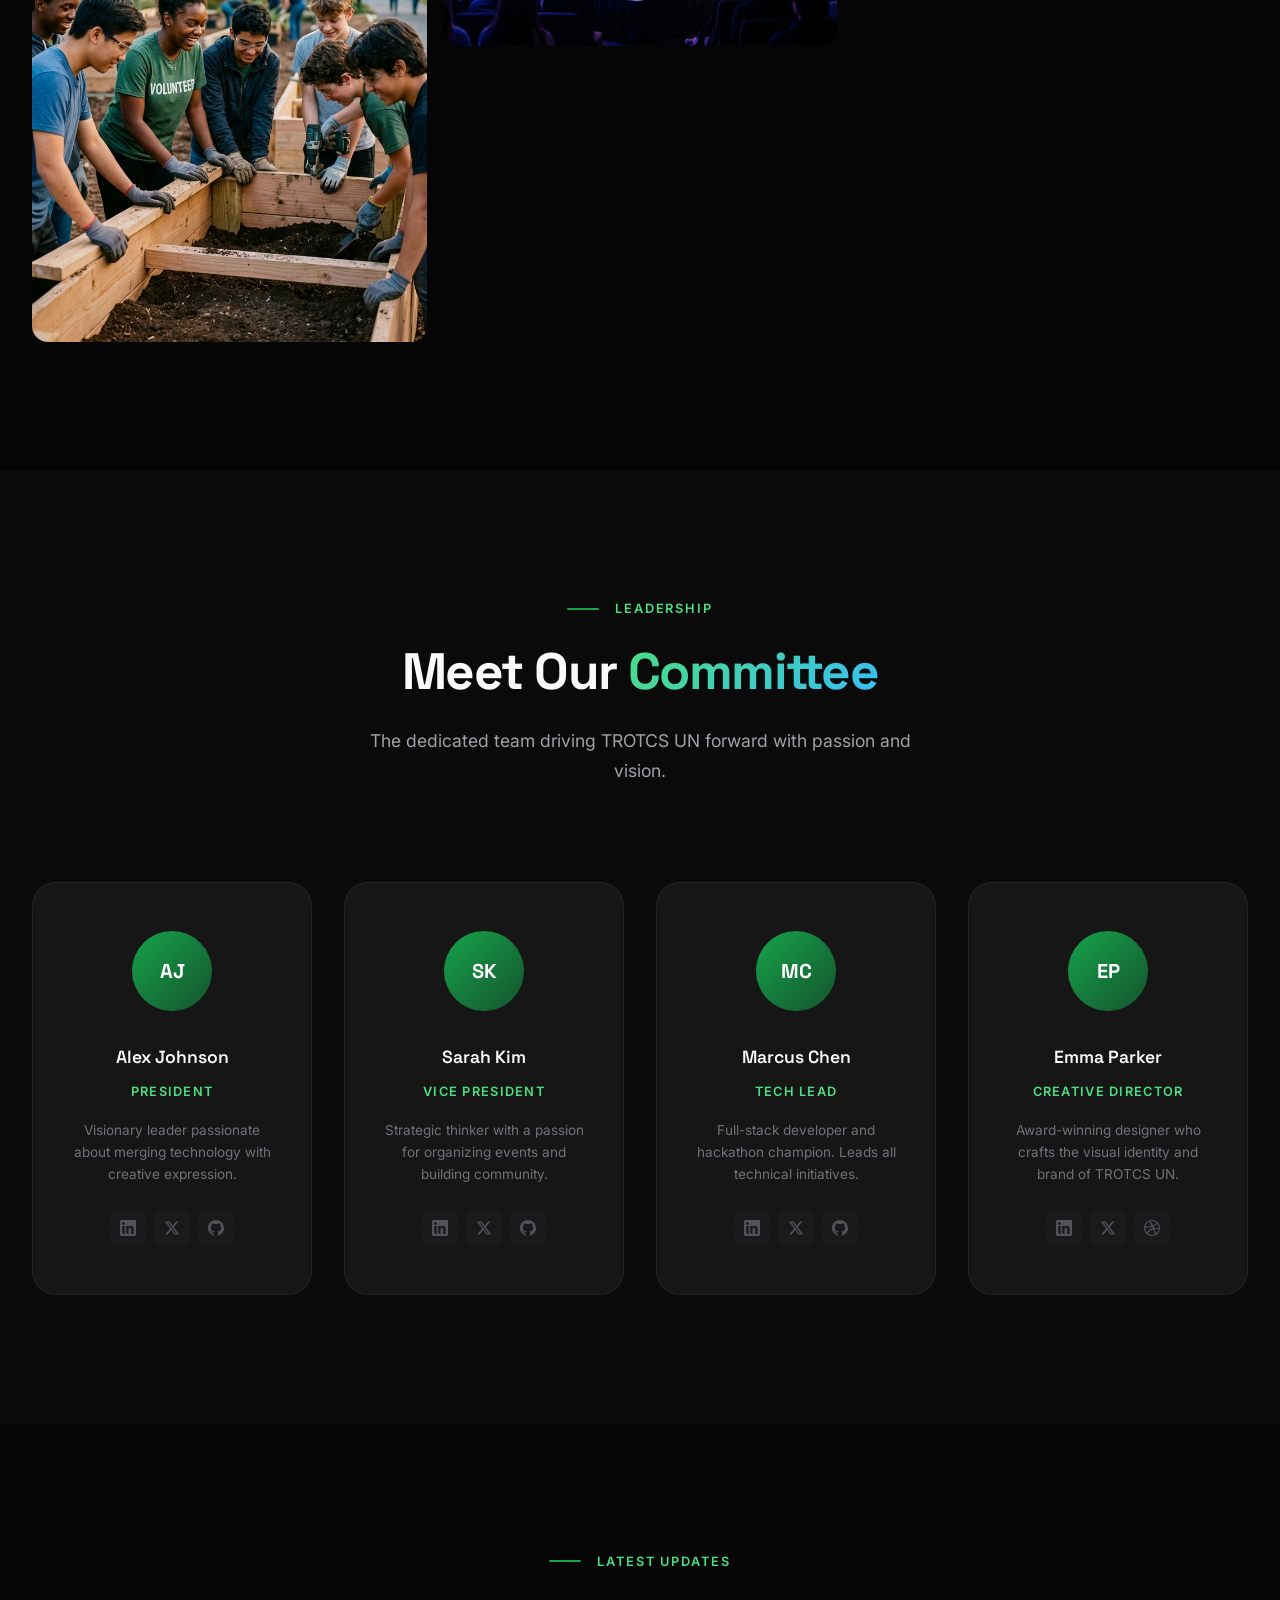
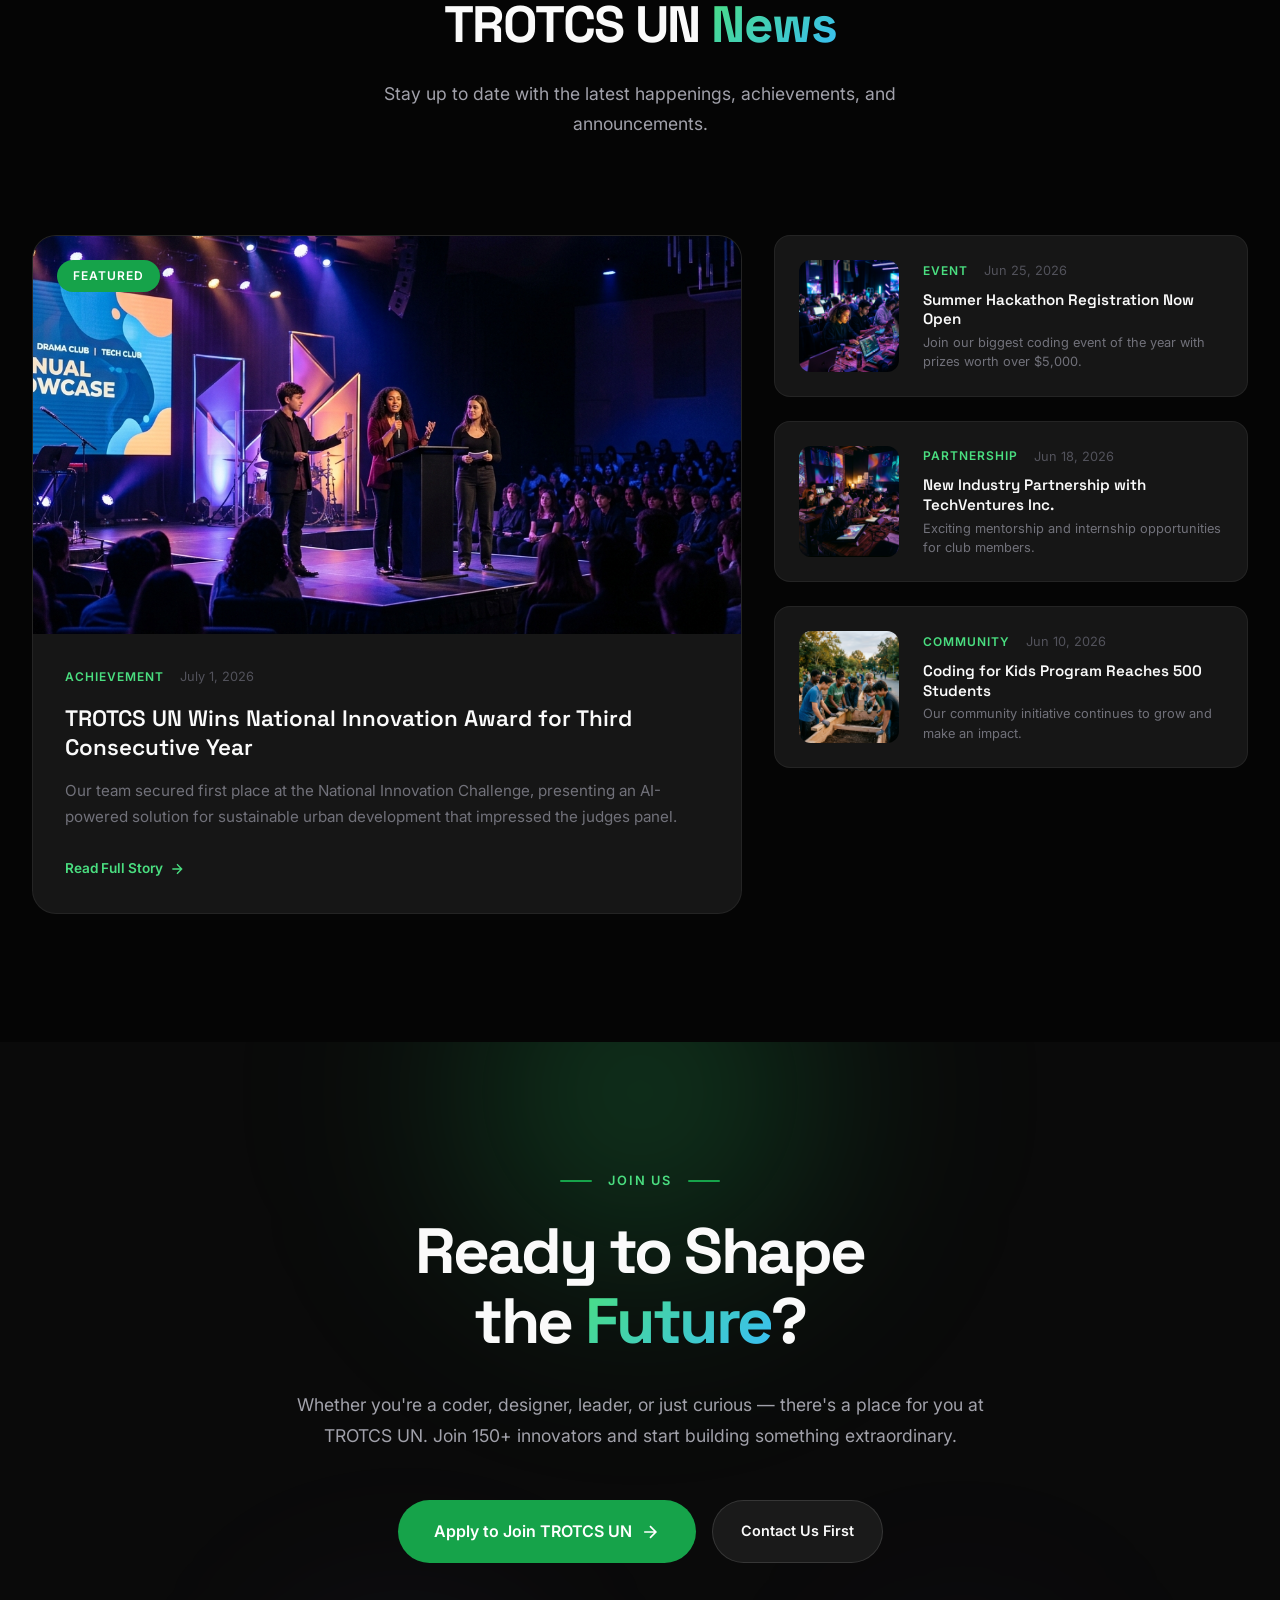
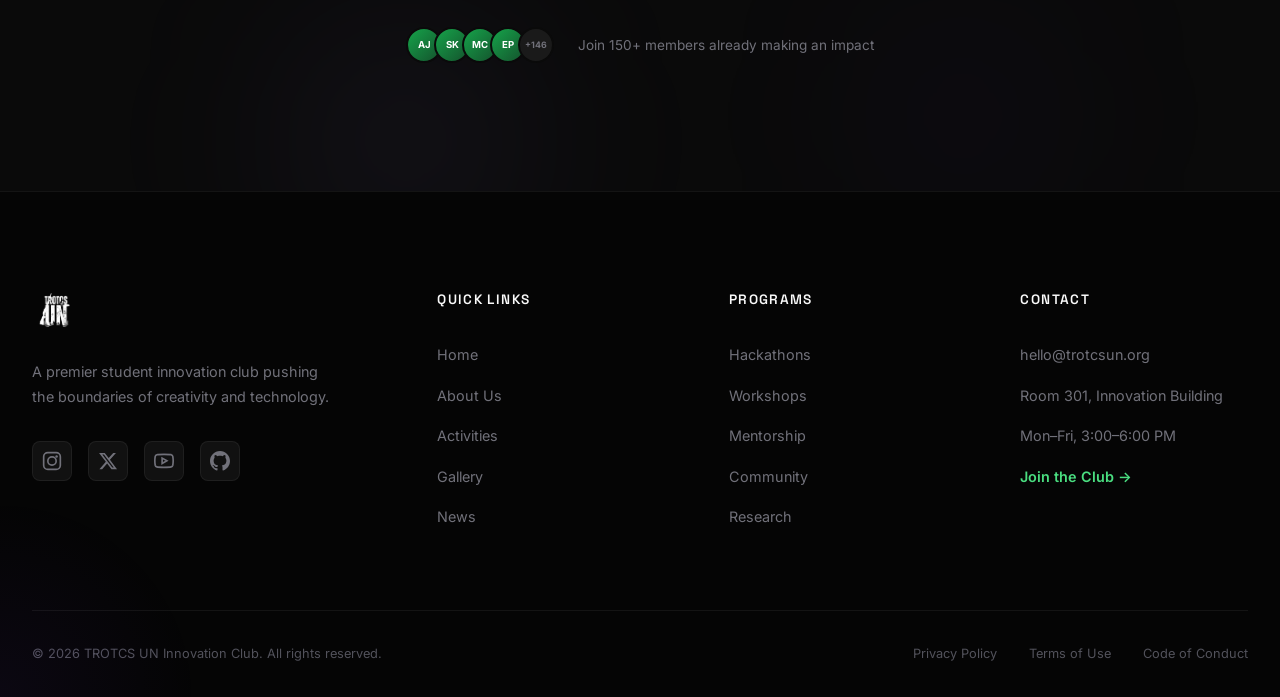
==== commit 74f85b7e: "Remove hero stats section" ====
--- a/index.html
+++ b/index.html
@@ -108,22 +108,7 @@
                         <span>Watch Showreel</span>
                     </a>
                 </div>
-                <div class="hero-stats">
-                    <div class="stat">
-                        <span class="stat-number" data-count="150">0</span>
-                        <span class="stat-label">Members</span>
-                    </div>
-                    <div class="stat-divider"></div>
-                    <div class="stat">
-                        <span class="stat-number" data-count="40">0</span>
-                        <span class="stat-label">Projects</span>
-                    </div>
-                    <div class="stat-divider"></div>
-                    <div class="stat">
-                        <span class="stat-number" data-count="12">0</span>
-                        <span class="stat-label">Awards</span>
-                    </div>
-                </div>
+
             </div>
 
 
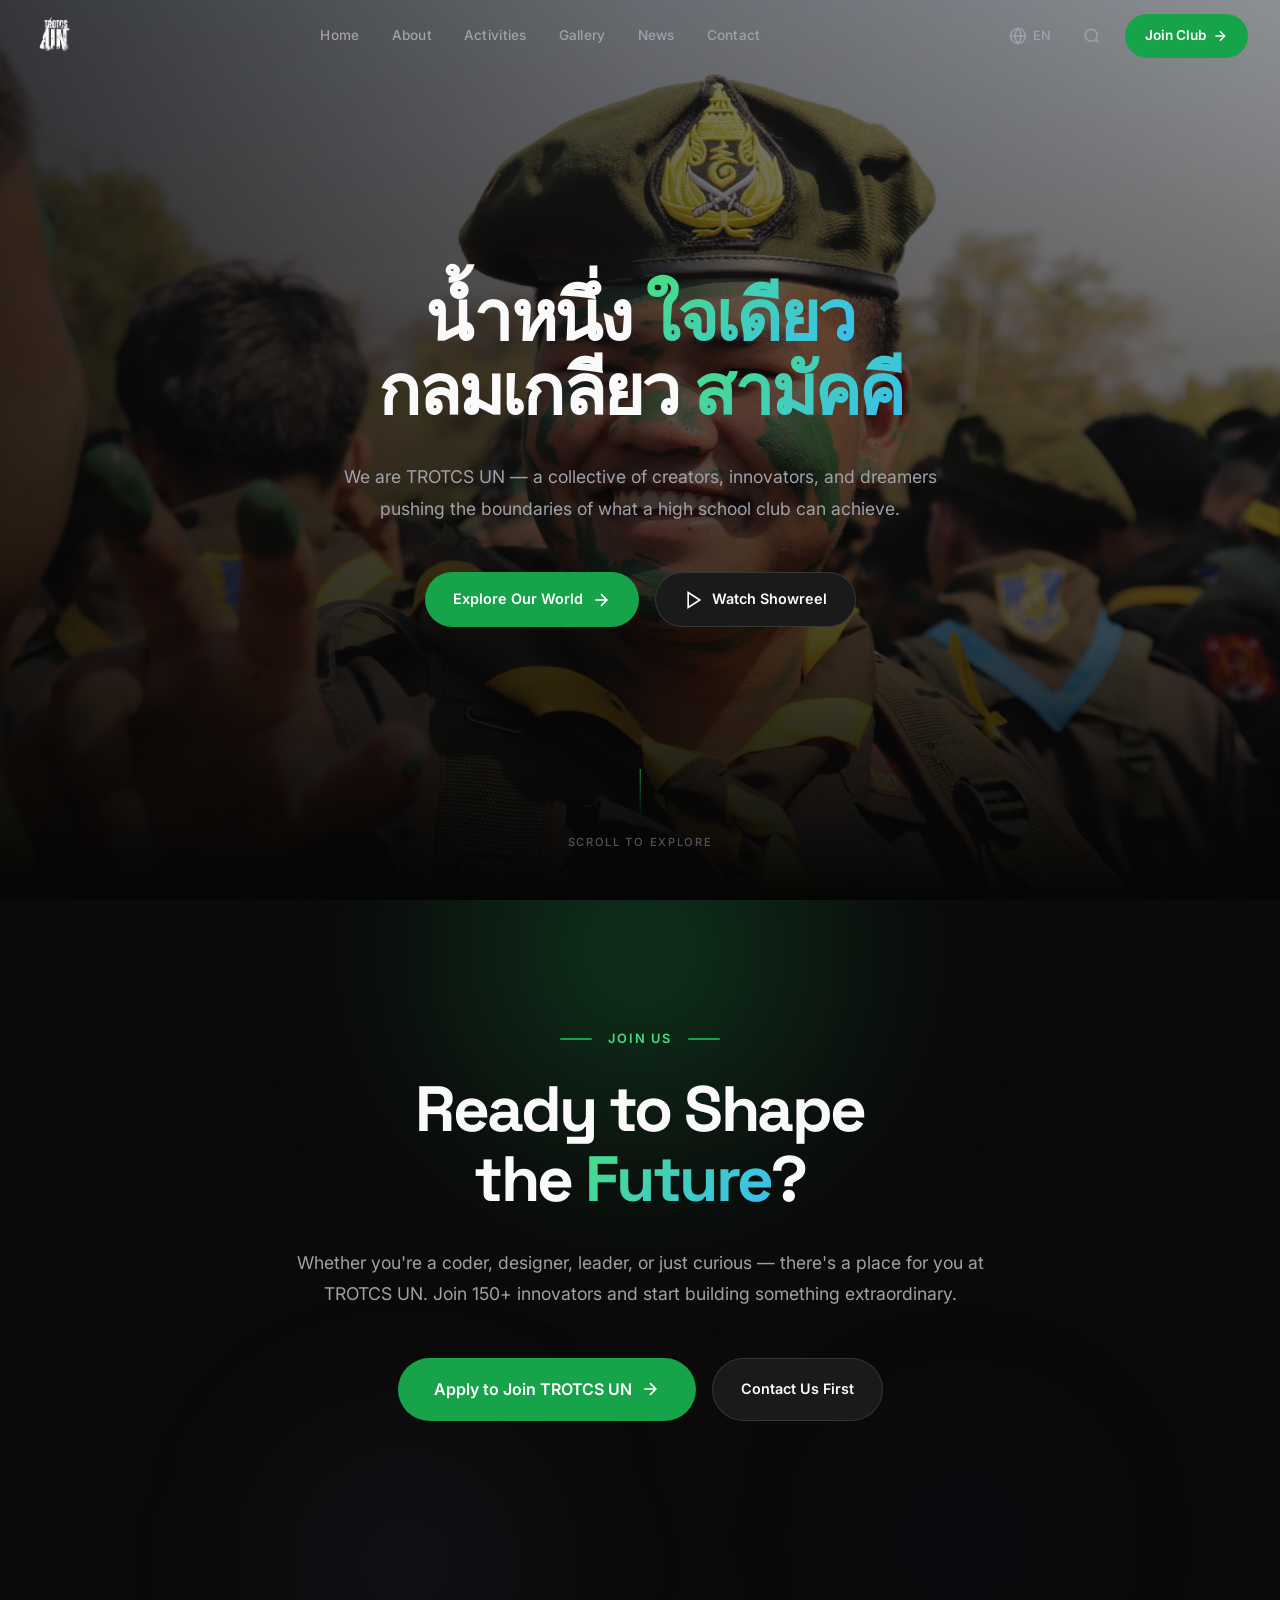
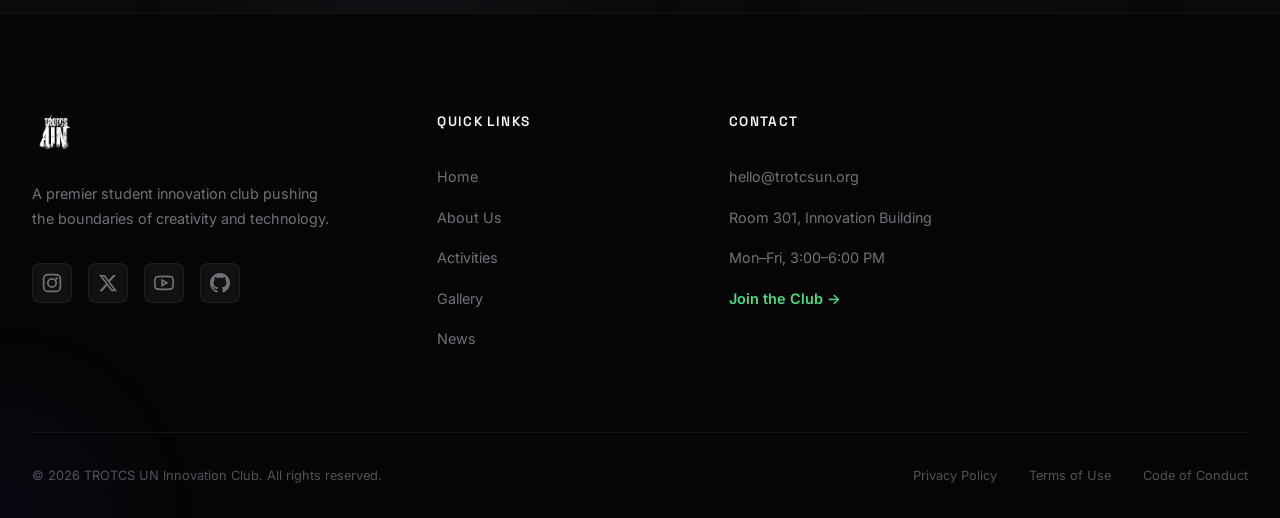
==== commit f73b864e: "Remove Programs column and join trust section" ====
--- a/index.html
+++ b/index.html
@@ -22,11 +22,11 @@
             </a>
 
             <div class="nav-links" id="navLinks">
-                <a href="#home" class="nav-link active">Home</a>
-                <a href="#about" class="nav-link">About</a>
-                <a href="#activities" class="nav-link">Activities</a>
-                <a href="#gallery" class="nav-link">Gallery</a>
-                <a href="#news" class="nav-link">News</a>
+                <a href="index.html" class="nav-link active">Home</a>
+                <a href="about.html" class="nav-link">About</a>
+                <a href="activities.html" class="nav-link">Activities</a>
+                <a href="gallery.html" class="nav-link">Gallery</a>
+                <a href="news.html" class="nav-link">News</a>
                 <a href="#contact" class="nav-link">Contact</a>
             </div>
 
@@ -62,11 +62,11 @@
     <!-- Mobile Menu Overlay -->
     <div class="mobile-menu" id="mobileMenu">
         <div class="mobile-menu-content">
-            <a href="#home" class="mobile-link">Home</a>
-            <a href="#about" class="mobile-link">About</a>
-            <a href="#activities" class="mobile-link">Activities</a>
-            <a href="#gallery" class="mobile-link">Gallery</a>
-            <a href="#news" class="mobile-link">News</a>
+            <a href="index.html" class="mobile-link">Home</a>
+            <a href="about.html" class="mobile-link">About</a>
+            <a href="activities.html" class="mobile-link">Activities</a>
+            <a href="gallery.html" class="mobile-link">Gallery</a>
+            <a href="news.html" class="mobile-link">News</a>
             <a href="#contact" class="mobile-link">Contact</a>
             <a href="#join" class="mobile-link cta">Join Club</a>
         </div>
@@ -95,13 +95,13 @@
                     pushing the boundaries of what a high school club can achieve.
                 </p>
                 <div class="hero-buttons">
-                    <a href="#about" class="btn btn-primary">
+                    <a href="about.html" class="btn btn-primary">
                         <span>Explore Our World</span>
                         <svg width="20" height="20" viewBox="0 0 24 24" fill="none" stroke="currentColor" stroke-width="2">
                             <path d="M5 12h14M12 5l7 7-7 7"/>
                         </svg>
                     </a>
-                    <a href="#activities" class="btn btn-secondary">
+                    <a href="activities.html" class="btn btn-secondary">
                         <svg width="20" height="20" viewBox="0 0 24 24" fill="none" stroke="currentColor" stroke-width="2">
                             <polygon points="5 3 19 12 5 21 5 3"/>
                         </svg>
@@ -122,468 +122,6 @@
 
     <!-- ═══════════════════════════════════════════════ -->
     <!-- ABOUT SECTION                                   -->
-    <!-- ═══════════════════════════════════════════════ -->
-    <section id="about" class="section about">
-        <div class="container">
-            <div class="about-grid">
-                <div class="about-image" data-animate="fade-right">
-                    <div class="about-image-wrapper">
-                        <img src="assets/about_image.png" alt="TROTCS UN Club Team">
-                        <div class="image-accent"></div>
-                    </div>
-                    <div class="about-badge">
-                        <span class="badge-number">5+</span>
-                        <span class="badge-text">Years of<br>Excellence</span>
-                    </div>
-                </div>
-
-                <div class="about-content" data-animate="fade-left">
-                    <div class="section-label">
-                        <span class="label-line"></span>
-                        <span>About Us</span>
-                    </div>
-                    <h2 class="section-title">
-                        More Than Just<br>a <span class="accent-text">Club</span>
-                    </h2>
-                    <p class="about-text">
-                        TROTCS UN is a student-led innovation hub where creativity meets technology. 
-                        Founded in 2020, we've grown from a small group of passionate students 
-                        into a thriving community of over 150 members dedicated to exploring 
-                        the frontiers of technology, design, and entrepreneurship.
-                    </p>
-                    
-                    <div class="mission-vision">
-                        <div class="mv-card">
-                            <div class="mv-icon">
-                                <svg width="24" height="24" viewBox="0 0 24 24" fill="none" stroke="currentColor" stroke-width="2">
-                                    <circle cx="12" cy="12" r="10"/>
-                                    <circle cx="12" cy="12" r="6"/>
-                                    <circle cx="12" cy="12" r="2"/>
-                                </svg>
-                            </div>
-                            <h3>Our Mission</h3>
-                            <p>To empower students with the skills, mindset, and community to transform innovative ideas into impactful realities.</p>
-                        </div>
-                        <div class="mv-card">
-                            <div class="mv-icon">
-                                <svg width="24" height="24" viewBox="0 0 24 24" fill="none" stroke="currentColor" stroke-width="2">
-                                    <path d="M2 12s3-7 10-7 10 7 10 7-3 7-10 7-10-7-10-7z"/>
-                                    <circle cx="12" cy="12" r="3"/>
-                                </svg>
-                            </div>
-                            <h3>Our Vision</h3>
-                            <p>To be the leading student innovation collective, recognized for cultivating the next generation of creative leaders and problem solvers.</p>
-                        </div>
-                    </div>
-
-                    <a href="#" class="btn btn-outline">
-                        <span>Learn More About Us</span>
-                        <svg width="20" height="20" viewBox="0 0 24 24" fill="none" stroke="currentColor" stroke-width="2">
-                            <path d="M5 12h14M12 5l7 7-7 7"/>
-                        </svg>
-                    </a>
-                </div>
-            </div>
-        </div>
-    </section>
-
-    <!-- ═══════════════════════════════════════════════ -->
-    <!-- ACTIVITIES SECTION                              -->
-    <!-- ═══════════════════════════════════════════════ -->
-    <section id="activities" class="section activities">
-        <div class="container">
-            <div class="section-header" data-animate="fade-up">
-                <div class="section-label">
-                    <span class="label-line"></span>
-                    <span>What We Do</span>
-                </div>
-                <h2 class="section-title">Featured <span class="accent-text">Activities</span></h2>
-                <p class="section-subtitle">From coding marathons to creative workshops, discover the experiences that define TROTCS UN.</p>
-            </div>
-
-            <div class="activities-grid">
-                <div class="activity-card" data-animate="fade-up" data-delay="0">
-                    <div class="card-image">
-                        <img src="assets/activity_coding.png" alt="Hackathon & Coding">
-                        <div class="card-overlay">
-                            <span class="card-category">Technology</span>
-                        </div>
-                    </div>
-                    <div class="card-content">
-                        <h3>Hackathons & Coding</h3>
-                        <p>48-hour coding challenges where teams build innovative solutions to real-world problems using cutting-edge technology.</p>
-                        <a href="#" class="card-link">
-                            <span>Learn More</span>
-                            <svg width="16" height="16" viewBox="0 0 24 24" fill="none" stroke="currentColor" stroke-width="2">
-                                <path d="M5 12h14M12 5l7 7-7 7"/>
-                            </svg>
-                        </a>
-                    </div>
-                </div>
-
-                <div class="activity-card" data-animate="fade-up" data-delay="100">
-                    <div class="card-image">
-                        <img src="assets/activity_design.png" alt="Design & Creative">
-                        <div class="card-overlay">
-                            <span class="card-category">Creative</span>
-                        </div>
-                    </div>
-                    <div class="card-content">
-                        <h3>Design Workshops</h3>
-                        <p>Hands-on sessions exploring UI/UX design, digital art, 3D modeling, and creative problem-solving methodologies.</p>
-                        <a href="#" class="card-link">
-                            <span>Learn More</span>
-                            <svg width="16" height="16" viewBox="0 0 24 24" fill="none" stroke="currentColor" stroke-width="2">
-                                <path d="M5 12h14M12 5l7 7-7 7"/>
-                            </svg>
-                        </a>
-                    </div>
-                </div>
-
-                <div class="activity-card" data-animate="fade-up" data-delay="200">
-                    <div class="card-image">
-                        <img src="assets/activity_community.png" alt="Community Impact">
-                        <div class="card-overlay">
-                            <span class="card-category">Community</span>
-                        </div>
-                    </div>
-                    <div class="card-content">
-                        <h3>Community Impact</h3>
-                        <p>Using technology for social good — from teaching coding to younger students to building solutions for local communities.</p>
-                        <a href="#" class="card-link">
-                            <span>Learn More</span>
-                            <svg width="16" height="16" viewBox="0 0 24 24" fill="none" stroke="currentColor" stroke-width="2">
-                                <path d="M5 12h14M12 5l7 7-7 7"/>
-                            </svg>
-                        </a>
-                    </div>
-                </div>
-            </div>
-        </div>
-    </section>
-
-    <!-- ═══════════════════════════════════════════════ -->
-    <!-- TIMELINE SECTION                                -->
-    <!-- ═══════════════════════════════════════════════ -->
-    <section id="timeline" class="section timeline">
-        <div class="container">
-            <div class="section-header" data-animate="fade-up">
-                <div class="section-label">
-                    <span class="label-line"></span>
-                    <span>Our Journey</span>
-                </div>
-                <h2 class="section-title">The TROTCS UN <span class="accent-text">Timeline</span></h2>
-                <p class="section-subtitle">From a small idea to a thriving community — trace the milestones that shaped who we are.</p>
-            </div>
-
-            <div class="timeline-wrapper">
-                <div class="timeline-line"></div>
-
-                <div class="timeline-item left" data-animate="fade-right">
-                    <div class="timeline-dot"></div>
-                    <div class="timeline-card">
-                        <span class="timeline-date">September 2020</span>
-                        <h3>Club Founded</h3>
-                        <p>TROTCS UN was born with 12 founding members and a vision to bridge creativity and technology in our school.</p>
-                    </div>
-                </div>
-
-                <div class="timeline-item right" data-animate="fade-left">
-                    <div class="timeline-dot"></div>
-                    <div class="timeline-card">
-                        <span class="timeline-date">March 2021</span>
-                        <h3>First Hackathon</h3>
-                        <p>Organized our inaugural 24-hour hackathon with 50 participants and 3 industry mentors.</p>
-                    </div>
-                </div>
-
-                <div class="timeline-item left" data-animate="fade-right">
-                    <div class="timeline-dot"></div>
-                    <div class="timeline-card">
-                        <span class="timeline-date">November 2022</span>
-                        <h3>National Recognition</h3>
-                        <p>Won first place at the National Student Innovation Challenge, putting TROTCS UN on the map.</p>
-                    </div>
-                </div>
-
-                <div class="timeline-item right" data-animate="fade-left">
-                    <div class="timeline-dot"></div>
-                    <div class="timeline-card">
-                        <span class="timeline-date">June 2023</span>
-                        <h3>Community Launch</h3>
-                        <p>Launched our community coding program, teaching 200+ younger students the fundamentals of programming.</p>
-                    </div>
-                </div>
-
-                <div class="timeline-item left" data-animate="fade-right">
-                    <div class="timeline-dot"></div>
-                    <div class="timeline-card">
-                        <span class="timeline-date">February 2024</span>
-                        <h3>International Competition</h3>
-                        <p>Represented our school at the International Youth Tech Summit in Singapore.</p>
-                    </div>
-                </div>
-
-                <div class="timeline-item right" data-animate="fade-left">
-                    <div class="timeline-dot"></div>
-                    <div class="timeline-card">
-                        <span class="timeline-date">Present</span>
-                        <h3>150+ Members & Growing</h3>
-                        <p>Now a thriving ecosystem of innovators with 6 specialized divisions and partnerships with industry leaders.</p>
-                    </div>
-                </div>
-            </div>
-        </div>
-    </section>
-
-    <!-- ═══════════════════════════════════════════════ -->
-    <!-- GALLERY SECTION                                 -->
-    <!-- ═══════════════════════════════════════════════ -->
-    <section id="gallery" class="section gallery">
-        <div class="container">
-            <div class="section-header" data-animate="fade-up">
-                <div class="section-label">
-                    <span class="label-line"></span>
-                    <span>Gallery</span>
-                </div>
-                <h2 class="section-title">Captured <span class="accent-text">Moments</span></h2>
-                <p class="section-subtitle">A glimpse into the energy, creativity, and passion that drives TROTCS UN forward.</p>
-            </div>
-
-            <div class="gallery-grid">
-                <div class="gallery-item tall" data-animate="fade-up" data-delay="0">
-                    <img src="assets/hero_artwork.png" alt="Gallery Image 1">
-                    <div class="gallery-overlay">
-                        <span class="gallery-tag">Innovation Summit</span>
-                        <h4>Annual Showcase 2025</h4>
-                    </div>
-                </div>
-                <div class="gallery-item" data-animate="fade-up" data-delay="100">
-                    <img src="assets/activity_coding.png" alt="Gallery Image 2">
-                    <div class="gallery-overlay">
-                        <span class="gallery-tag">Hackathon</span>
-                        <h4>Code Sprint Weekend</h4>
-                    </div>
-                </div>
-                <div class="gallery-item" data-animate="fade-up" data-delay="200">
-                    <img src="assets/activity_design.png" alt="Gallery Image 3">
-                    <div class="gallery-overlay">
-                        <span class="gallery-tag">Workshop</span>
-                        <h4>Design Thinking Lab</h4>
-                    </div>
-                </div>
-                <div class="gallery-item wide" data-animate="fade-up" data-delay="100">
-                    <img src="assets/about_image.png" alt="Gallery Image 4">
-                    <div class="gallery-overlay">
-                        <span class="gallery-tag">Team</span>
-                        <h4>Collaboration Session</h4>
-                    </div>
-                </div>
-                <div class="gallery-item tall" data-animate="fade-up" data-delay="200">
-                    <img src="assets/activity_community.png" alt="Gallery Image 5">
-                    <div class="gallery-overlay">
-                        <span class="gallery-tag">Community</span>
-                        <h4>Outreach Program</h4>
-                    </div>
-                </div>
-                <div class="gallery-item" data-animate="fade-up" data-delay="0">
-                    <img src="assets/gallery_event.png" alt="Gallery Image 6">
-                    <div class="gallery-overlay">
-                        <span class="gallery-tag">Event</span>
-                        <h4>Tech Night Gala</h4>
-                    </div>
-                </div>
-            </div>
-        </div>
-    </section>
-
-    <!-- ═══════════════════════════════════════════════ -->
-    <!-- COMMITTEE SECTION                               -->
-    <!-- ═══════════════════════════════════════════════ -->
-    <section id="committee" class="section committee">
-        <div class="container">
-            <div class="section-header" data-animate="fade-up">
-                <div class="section-label">
-                    <span class="label-line"></span>
-                    <span>Leadership</span>
-                </div>
-                <h2 class="section-title">Meet Our <span class="accent-text">Committee</span></h2>
-                <p class="section-subtitle">The dedicated team driving TROTCS UN forward with passion and vision.</p>
-            </div>
-
-            <div class="committee-grid">
-                <div class="member-card" data-animate="fade-up" data-delay="0">
-                    <div class="member-avatar">
-                        <div class="avatar-placeholder">AJ</div>
-                        <div class="avatar-ring"></div>
-                    </div>
-                    <h3 class="member-name">Alex Johnson</h3>
-                    <span class="member-position">President</span>
-                    <p class="member-bio">Visionary leader passionate about merging technology with creative expression.</p>
-                    <div class="member-socials">
-                        <a href="#" class="social-link" aria-label="LinkedIn">
-                            <svg width="16" height="16" viewBox="0 0 24 24" fill="currentColor"><path d="M20.447 20.452h-3.554v-5.569c0-1.328-.027-3.037-1.852-3.037-1.853 0-2.136 1.445-2.136 2.939v5.667H9.351V9h3.414v1.561h.046c.477-.9 1.637-1.85 3.37-1.85 3.601 0 4.267 2.37 4.267 5.455v6.286zM5.337 7.433c-1.144 0-2.063-.926-2.063-2.065 0-1.138.92-2.063 2.063-2.063 1.14 0 2.064.925 2.064 2.063 0 1.139-.925 2.065-2.064 2.065zm1.782 13.019H3.555V9h3.564v11.452zM22.225 0H1.771C.792 0 0 .774 0 1.729v20.542C0 23.227.792 24 1.771 24h20.451C23.2 24 24 23.227 24 22.271V1.729C24 .774 23.2 0 22.222 0h.003z"/></svg>
-                        </a>
-                        <a href="#" class="social-link" aria-label="Twitter">
-                            <svg width="16" height="16" viewBox="0 0 24 24" fill="currentColor"><path d="M18.244 2.25h3.308l-7.227 8.26 8.502 11.24H16.17l-5.214-6.817L4.99 21.75H1.68l7.73-8.835L1.254 2.25H8.08l4.713 6.231zm-1.161 17.52h1.833L7.084 4.126H5.117z"/></svg>
-                        </a>
-                        <a href="#" class="social-link" aria-label="GitHub">
-                            <svg width="16" height="16" viewBox="0 0 24 24" fill="currentColor"><path d="M12 0c-6.626 0-12 5.373-12 12 0 5.302 3.438 9.8 8.207 11.387.599.111.793-.261.793-.577v-2.234c-3.338.726-4.033-1.416-4.033-1.416-.546-1.387-1.333-1.756-1.333-1.756-1.089-.745.083-.729.083-.729 1.205.084 1.839 1.237 1.839 1.237 1.07 1.834 2.807 1.304 3.492.997.107-.775.418-1.305.762-1.604-2.665-.305-5.467-1.334-5.467-5.931 0-1.311.469-2.381 1.236-3.221-.124-.303-.535-1.524.117-3.176 0 0 1.008-.322 3.301 1.23.957-.266 1.983-.399 3.003-.404 1.02.005 2.047.138 3.006.404 2.291-1.552 3.297-1.23 3.297-1.23.653 1.653.242 2.874.118 3.176.77.84 1.235 1.911 1.235 3.221 0 4.609-2.807 5.624-5.479 5.921.43.372.823 1.102.823 2.222v3.293c0 .319.192.694.801.576 4.765-1.589 8.199-6.086 8.199-11.386 0-6.627-5.373-12-12-12z"/></svg>
-                        </a>
-                    </div>
-                </div>
-
-                <div class="member-card" data-animate="fade-up" data-delay="100">
-                    <div class="member-avatar">
-                        <div class="avatar-placeholder">SK</div>
-                        <div class="avatar-ring"></div>
-                    </div>
-                    <h3 class="member-name">Sarah Kim</h3>
-                    <span class="member-position">Vice President</span>
-                    <p class="member-bio">Strategic thinker with a passion for organizing events and building community.</p>
-                    <div class="member-socials">
-                        <a href="#" class="social-link" aria-label="LinkedIn">
-                            <svg width="16" height="16" viewBox="0 0 24 24" fill="currentColor"><path d="M20.447 20.452h-3.554v-5.569c0-1.328-.027-3.037-1.852-3.037-1.853 0-2.136 1.445-2.136 2.939v5.667H9.351V9h3.414v1.561h.046c.477-.9 1.637-1.85 3.37-1.85 3.601 0 4.267 2.37 4.267 5.455v6.286zM5.337 7.433c-1.144 0-2.063-.926-2.063-2.065 0-1.138.92-2.063 2.063-2.063 1.14 0 2.064.925 2.064 2.063 0 1.139-.925 2.065-2.064 2.065zm1.782 13.019H3.555V9h3.564v11.452zM22.225 0H1.771C.792 0 0 .774 0 1.729v20.542C0 23.227.792 24 1.771 24h20.451C23.2 24 24 23.227 24 22.271V1.729C24 .774 23.2 0 22.222 0h.003z"/></svg>
-                        </a>
-                        <a href="#" class="social-link" aria-label="Twitter">
-                            <svg width="16" height="16" viewBox="0 0 24 24" fill="currentColor"><path d="M18.244 2.25h3.308l-7.227 8.26 8.502 11.24H16.17l-5.214-6.817L4.99 21.75H1.68l7.73-8.835L1.254 2.25H8.08l4.713 6.231zm-1.161 17.52h1.833L7.084 4.126H5.117z"/></svg>
-                        </a>
-                        <a href="#" class="social-link" aria-label="GitHub">
-                            <svg width="16" height="16" viewBox="0 0 24 24" fill="currentColor"><path d="M12 0c-6.626 0-12 5.373-12 12 0 5.302 3.438 9.8 8.207 11.387.599.111.793-.261.793-.577v-2.234c-3.338.726-4.033-1.416-4.033-1.416-.546-1.387-1.333-1.756-1.333-1.756-1.089-.745.083-.729.083-.729 1.205.084 1.839 1.237 1.839 1.237 1.07 1.834 2.807 1.304 3.492.997.107-.775.418-1.305.762-1.604-2.665-.305-5.467-1.334-5.467-5.931 0-1.311.469-2.381 1.236-3.221-.124-.303-.535-1.524.117-3.176 0 0 1.008-.322 3.301 1.23.957-.266 1.983-.399 3.003-.404 1.02.005 2.047.138 3.006.404 2.291-1.552 3.297-1.23 3.297-1.23.653 1.653.242 2.874.118 3.176.77.84 1.235 1.911 1.235 3.221 0 4.609-2.807 5.624-5.479 5.921.43.372.823 1.102.823 2.222v3.293c0 .319.192.694.801.576 4.765-1.589 8.199-6.086 8.199-11.386 0-6.627-5.373-12-12-12z"/></svg>
-                        </a>
-                    </div>
-                </div>
-
-                <div class="member-card" data-animate="fade-up" data-delay="200">
-                    <div class="member-avatar">
-                        <div class="avatar-placeholder">MC</div>
-                        <div class="avatar-ring"></div>
-                    </div>
-                    <h3 class="member-name">Marcus Chen</h3>
-                    <span class="member-position">Tech Lead</span>
-                    <p class="member-bio">Full-stack developer and hackathon champion. Leads all technical initiatives.</p>
-                    <div class="member-socials">
-                        <a href="#" class="social-link" aria-label="LinkedIn">
-                            <svg width="16" height="16" viewBox="0 0 24 24" fill="currentColor"><path d="M20.447 20.452h-3.554v-5.569c0-1.328-.027-3.037-1.852-3.037-1.853 0-2.136 1.445-2.136 2.939v5.667H9.351V9h3.414v1.561h.046c.477-.9 1.637-1.85 3.37-1.85 3.601 0 4.267 2.37 4.267 5.455v6.286zM5.337 7.433c-1.144 0-2.063-.926-2.063-2.065 0-1.138.92-2.063 2.063-2.063 1.14 0 2.064.925 2.064 2.063 0 1.139-.925 2.065-2.064 2.065zm1.782 13.019H3.555V9h3.564v11.452zM22.225 0H1.771C.792 0 0 .774 0 1.729v20.542C0 23.227.792 24 1.771 24h20.451C23.2 24 24 23.227 24 22.271V1.729C24 .774 23.2 0 22.222 0h.003z"/></svg>
-                        </a>
-                        <a href="#" class="social-link" aria-label="Twitter">
-                            <svg width="16" height="16" viewBox="0 0 24 24" fill="currentColor"><path d="M18.244 2.25h3.308l-7.227 8.26 8.502 11.24H16.17l-5.214-6.817L4.99 21.75H1.68l7.73-8.835L1.254 2.25H8.08l4.713 6.231zm-1.161 17.52h1.833L7.084 4.126H5.117z"/></svg>
-                        </a>
-                        <a href="#" class="social-link" aria-label="GitHub">
-                            <svg width="16" height="16" viewBox="0 0 24 24" fill="currentColor"><path d="M12 0c-6.626 0-12 5.373-12 12 0 5.302 3.438 9.8 8.207 11.387.599.111.793-.261.793-.577v-2.234c-3.338.726-4.033-1.416-4.033-1.416-.546-1.387-1.333-1.756-1.333-1.756-1.089-.745.083-.729.083-.729 1.205.084 1.839 1.237 1.839 1.237 1.07 1.834 2.807 1.304 3.492.997.107-.775.418-1.305.762-1.604-2.665-.305-5.467-1.334-5.467-5.931 0-1.311.469-2.381 1.236-3.221-.124-.303-.535-1.524.117-3.176 0 0 1.008-.322 3.301 1.23.957-.266 1.983-.399 3.003-.404 1.02.005 2.047.138 3.006.404 2.291-1.552 3.297-1.23 3.297-1.23.653 1.653.242 2.874.118 3.176.77.84 1.235 1.911 1.235 3.221 0 4.609-2.807 5.624-5.479 5.921.43.372.823 1.102.823 2.222v3.293c0 .319.192.694.801.576 4.765-1.589 8.199-6.086 8.199-11.386 0-6.627-5.373-12-12-12z"/></svg>
-                        </a>
-                    </div>
-                </div>
-
-                <div class="member-card" data-animate="fade-up" data-delay="300">
-                    <div class="member-avatar">
-                        <div class="avatar-placeholder">EP</div>
-                        <div class="avatar-ring"></div>
-                    </div>
-                    <h3 class="member-name">Emma Parker</h3>
-                    <span class="member-position">Creative Director</span>
-                    <p class="member-bio">Award-winning designer who crafts the visual identity and brand of TROTCS UN.</p>
-                    <div class="member-socials">
-                        <a href="#" class="social-link" aria-label="LinkedIn">
-                            <svg width="16" height="16" viewBox="0 0 24 24" fill="currentColor"><path d="M20.447 20.452h-3.554v-5.569c0-1.328-.027-3.037-1.852-3.037-1.853 0-2.136 1.445-2.136 2.939v5.667H9.351V9h3.414v1.561h.046c.477-.9 1.637-1.85 3.37-1.85 3.601 0 4.267 2.37 4.267 5.455v6.286zM5.337 7.433c-1.144 0-2.063-.926-2.063-2.065 0-1.138.92-2.063 2.063-2.063 1.14 0 2.064.925 2.064 2.063 0 1.139-.925 2.065-2.064 2.065zm1.782 13.019H3.555V9h3.564v11.452zM22.225 0H1.771C.792 0 0 .774 0 1.729v20.542C0 23.227.792 24 1.771 24h20.451C23.2 24 24 23.227 24 22.271V1.729C24 .774 23.2 0 22.222 0h.003z"/></svg>
-                        </a>
-                        <a href="#" class="social-link" aria-label="Twitter">
-                            <svg width="16" height="16" viewBox="0 0 24 24" fill="currentColor"><path d="M18.244 2.25h3.308l-7.227 8.26 8.502 11.24H16.17l-5.214-6.817L4.99 21.75H1.68l7.73-8.835L1.254 2.25H8.08l4.713 6.231zm-1.161 17.52h1.833L7.084 4.126H5.117z"/></svg>
-                        </a>
-                        <a href="#" class="social-link" aria-label="Dribbble">
-                            <svg width="16" height="16" viewBox="0 0 24 24" fill="currentColor"><path d="M12 24C5.385 24 0 18.615 0 12S5.385 0 12 0s12 5.385 12 12-5.385 12-12 12zm10.12-10.358c-.35-.11-3.17-.953-6.384-.438 1.34 3.684 1.887 6.684 1.992 7.308 2.3-1.555 3.936-4.02 4.395-6.87zm-6.115 7.808c-.153-.9-.75-4.032-2.19-7.77l-.066.02c-5.79 2.015-7.86 6.025-8.04 6.4 1.73 1.358 3.92 2.166 6.29 2.166 1.42 0 2.77-.29 4-.81zm-11.62-2.58c.232-.4 3.045-5.055 8.332-6.765.135-.045.27-.084.405-.12-.26-.585-.54-1.167-.832-1.74C7.17 11.775 2.206 11.71 1.756 11.7l-.004.312c0 2.633.998 5.037 2.634 6.855zm-2.42-8.955c.46.008 4.683.026 9.477-1.248-1.698-3.018-3.53-5.558-3.8-5.928-2.868 1.35-5.01 3.99-5.676 7.17zM9.6 2.052c.282.38 2.145 2.914 3.822 6 3.645-1.365 5.19-3.44 5.373-3.702C16.86 2.613 14.555 1.617 12 1.617c-.82 0-1.62.15-2.4.434zm10.335 3.483c-.218.29-1.91 2.493-5.724 4.04.24.49.47.985.68 1.486.08.18.15.36.22.53 3.41-.43 6.8.26 7.14.33-.02-2.42-.88-4.64-2.31-6.38z"/></svg>
-                        </a>
-                    </div>
-                </div>
-            </div>
-        </div>
-    </section>
-
-    <!-- ═══════════════════════════════════════════════ -->
-    <!-- NEWS SECTION                                    -->
-    <!-- ═══════════════════════════════════════════════ -->
-    <section id="news" class="section news">
-        <div class="container">
-            <div class="section-header" data-animate="fade-up">
-                <div class="section-label">
-                    <span class="label-line"></span>
-                    <span>Latest Updates</span>
-                </div>
-                <h2 class="section-title">TROTCS UN <span class="accent-text">News</span></h2>
-                <p class="section-subtitle">Stay up to date with the latest happenings, achievements, and announcements.</p>
-            </div>
-
-            <div class="news-grid">
-                <div class="news-featured" data-animate="fade-right">
-                    <div class="news-image">
-                        <img src="assets/gallery_event.png" alt="Featured News">
-                        <div class="news-badge">Featured</div>
-                    </div>
-                    <div class="news-content">
-                        <div class="news-meta">
-                            <span class="news-category">Achievement</span>
-                            <span class="news-date">July 1, 2026</span>
-                        </div>
-                        <h3>TROTCS UN Wins National Innovation Award for Third Consecutive Year</h3>
-                        <p>Our team secured first place at the National Innovation Challenge, presenting an AI-powered solution for sustainable urban development that impressed the judges panel.</p>
-                        <a href="#" class="card-link">
-                            <span>Read Full Story</span>
-                            <svg width="16" height="16" viewBox="0 0 24 24" fill="none" stroke="currentColor" stroke-width="2">
-                                <path d="M5 12h14M12 5l7 7-7 7"/>
-                            </svg>
-                        </a>
-                    </div>
-                </div>
-
-                <div class="news-sidebar" data-animate="fade-left">
-                    <div class="news-small">
-                        <div class="news-small-image">
-                            <img src="assets/activity_coding.png" alt="News">
-                        </div>
-                        <div class="news-small-content">
-                            <div class="news-meta">
-                                <span class="news-category">Event</span>
-                                <span class="news-date">Jun 25, 2026</span>
-                            </div>
-                            <h4>Summer Hackathon Registration Now Open</h4>
-                            <p>Join our biggest coding event of the year with prizes worth over $5,000.</p>
-                        </div>
-                    </div>
-
-                    <div class="news-small">
-                        <div class="news-small-image">
-                            <img src="assets/activity_design.png" alt="News">
-                        </div>
-                        <div class="news-small-content">
-                            <div class="news-meta">
-                                <span class="news-category">Partnership</span>
-                                <span class="news-date">Jun 18, 2026</span>
-                            </div>
-                            <h4>New Industry Partnership with TechVentures Inc.</h4>
-                            <p>Exciting mentorship and internship opportunities for club members.</p>
-                        </div>
-                    </div>
-
-                    <div class="news-small">
-                        <div class="news-small-image">
-                            <img src="assets/activity_community.png" alt="News">
-                        </div>
-                        <div class="news-small-content">
-                            <div class="news-meta">
-                                <span class="news-category">Community</span>
-                                <span class="news-date">Jun 10, 2026</span>
-                            </div>
-                            <h4>Coding for Kids Program Reaches 500 Students</h4>
-                            <p>Our community initiative continues to grow and make an impact.</p>
-                        </div>
-                    </div>
-                </div>
-            </div>
-        </div>
-    </section>
-
-    <!-- ═══════════════════════════════════════════════ -->
-    <!-- JOIN CTA SECTION                                -->
     <!-- ═══════════════════════════════════════════════ -->
     <section id="join" class="section join-section">
         <div class="join-bg">
@@ -616,16 +154,7 @@
                         <span>Contact Us First</span>
                     </a>
                 </div>
-                <div class="join-trust">
-                    <div class="trust-avatars">
-                        <div class="trust-avatar">AJ</div>
-                        <div class="trust-avatar">SK</div>
-                        <div class="trust-avatar">MC</div>
-                        <div class="trust-avatar">EP</div>
-                        <div class="trust-avatar">+146</div>
-                    </div>
-                    <span>Join 150+ members already making an impact</span>
-                </div>
+
             </div>
         </div>
     </section>
@@ -666,21 +195,13 @@
 
                 <div class="footer-column">
                     <h4>Quick Links</h4>
-                    <a href="#home">Home</a>
-                    <a href="#about">About Us</a>
-                    <a href="#activities">Activities</a>
-                    <a href="#gallery">Gallery</a>
-                    <a href="#news">News</a>
-                </div>
-
-                <div class="footer-column">
-                    <h4>Programs</h4>
-                    <a href="#">Hackathons</a>
-                    <a href="#">Workshops</a>
-                    <a href="#">Mentorship</a>
-                    <a href="#">Community</a>
-                    <a href="#">Research</a>
-                </div>
+                    <a href="index.html">Home</a>
+                    <a href="about.html">About Us</a>
+                    <a href="activities.html">Activities</a>
+                    <a href="gallery.html">Gallery</a>
+                    <a href="news.html">News</a>
+                </div>
+
 
                 <div class="footer-column">
                     <h4>Contact</h4>
@@ -726,10 +247,10 @@
             <div class="search-suggestions">
                 <span class="search-hint">Try searching for:</span>
                 <div class="search-tags">
-                    <a href="#activities" class="search-tag">Hackathon</a>
-                    <a href="#about" class="search-tag">About Us</a>
+                    <a href="activities.html" class="search-tag">Hackathon</a>
+                    <a href="about.html" class="search-tag">About Us</a>
                     <a href="#join" class="search-tag">Join Club</a>
-                    <a href="#news" class="search-tag">Latest News</a>
+                    <a href="news.html" class="search-tag">Latest News</a>
                 </div>
             </div>
         </div>
--- a/styles.css
+++ b/styles.css
@@ -497,11 +497,11 @@
     position: relative;
     overflow: hidden;
     background:
-        linear-gradient(to bottom, rgba(5,5,5,0.55), rgba(5,5,5,0.85) 70%, var(--bg-primary) 100%),
-        linear-gradient(90deg, rgba(5,5,5,0.9) 0%, rgba(5,5,5,0.55) 45%, rgba(5,5,5,0.25) 100%),
-        url('assets/hero_artwork.png');
+        linear-gradient(to bottom, rgba(5,5,5,0.35), rgba(5,5,5,0.65) 70%, var(--bg-primary) 100%),
+        linear-gradient(90deg, rgba(5,5,5,0.65) 0%, rgba(5,5,5,0.3) 50%, rgba(5,5,5,0.05) 100%),
+        url('assets/hero_artwork_opt.jpg');
     background-size: cover;
-    background-position: center;
+    background-position: 30% center;
     background-repeat: no-repeat;
     padding-top: var(--nav-height);
 }
@@ -1947,7 +1947,7 @@
         background:
             linear-gradient(to bottom, rgba(5,5,5,0.65), rgba(5,5,5,0.9) 70%, var(--bg-primary) 100%),
             linear-gradient(rgba(5,5,5,0.55), rgba(5,5,5,0.55)),
-            url('assets/hero_artwork.png');
+            url('assets/hero_artwork_opt.jpg');
         background-size: cover;
         background-position: center;
     }
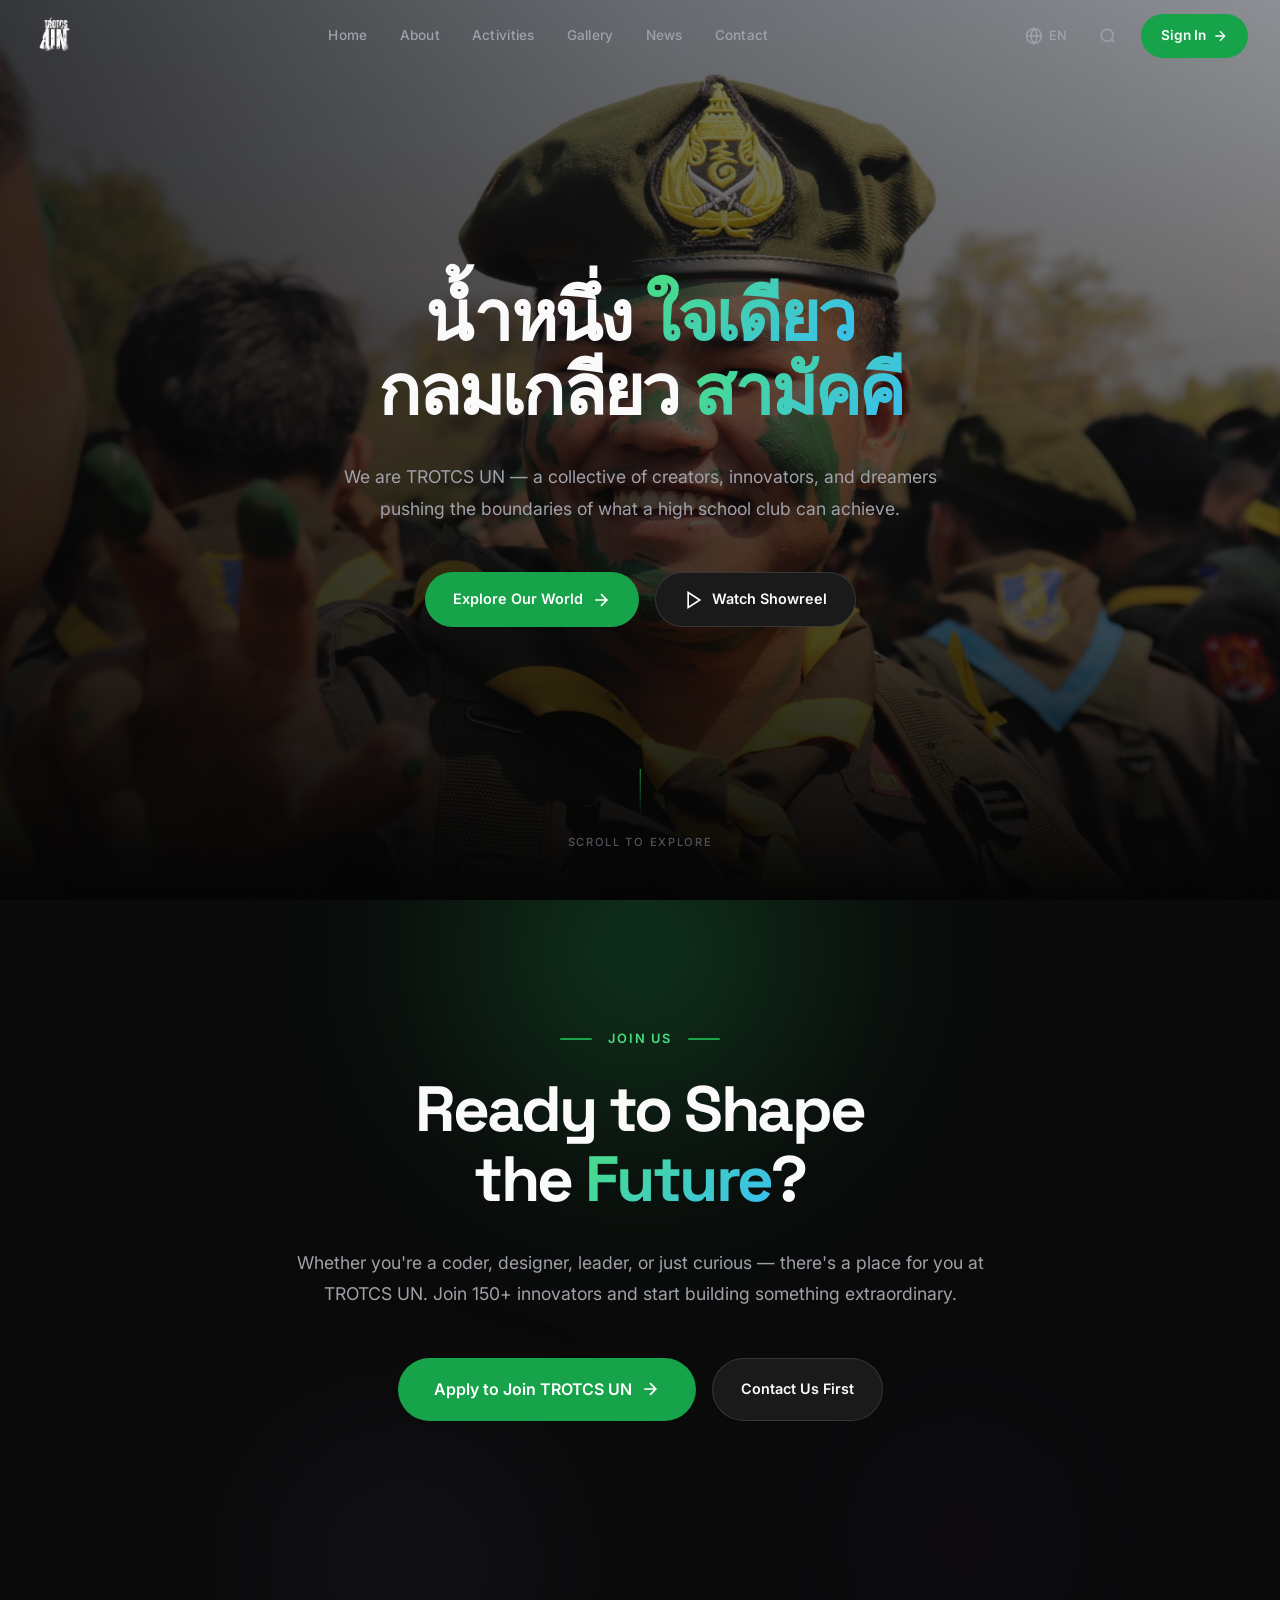
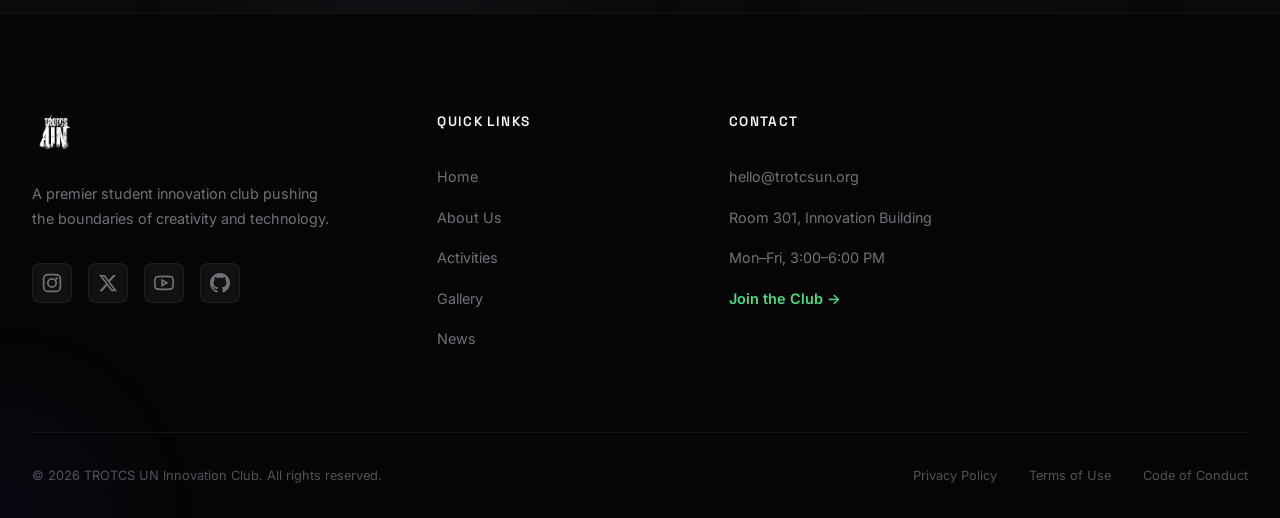
==== commit 33ec3a30: "Add Login and Register pages with glassmorphism design" ====
--- a/index.html
+++ b/index.html
@@ -44,8 +44,8 @@
                         <path d="M21 21l-4.35-4.35"/>
                     </svg>
                 </button>
-                <a href="#join" class="nav-cta">
-                    <span>Join Club</span>
+                <a href="login.html" class="nav-cta">
+                    <span>Sign In</span>
                     <svg width="16" height="16" viewBox="0 0 24 24" fill="none" stroke="currentColor" stroke-width="2">
                         <path d="M5 12h14M12 5l7 7-7 7"/>
                     </svg>
@@ -68,7 +68,7 @@
             <a href="gallery.html" class="mobile-link">Gallery</a>
             <a href="news.html" class="mobile-link">News</a>
             <a href="#contact" class="mobile-link">Contact</a>
-            <a href="#join" class="mobile-link cta">Join Club</a>
+            <a href="login.html" class="mobile-link cta">Join Club</a>
         </div>
     </div>
 
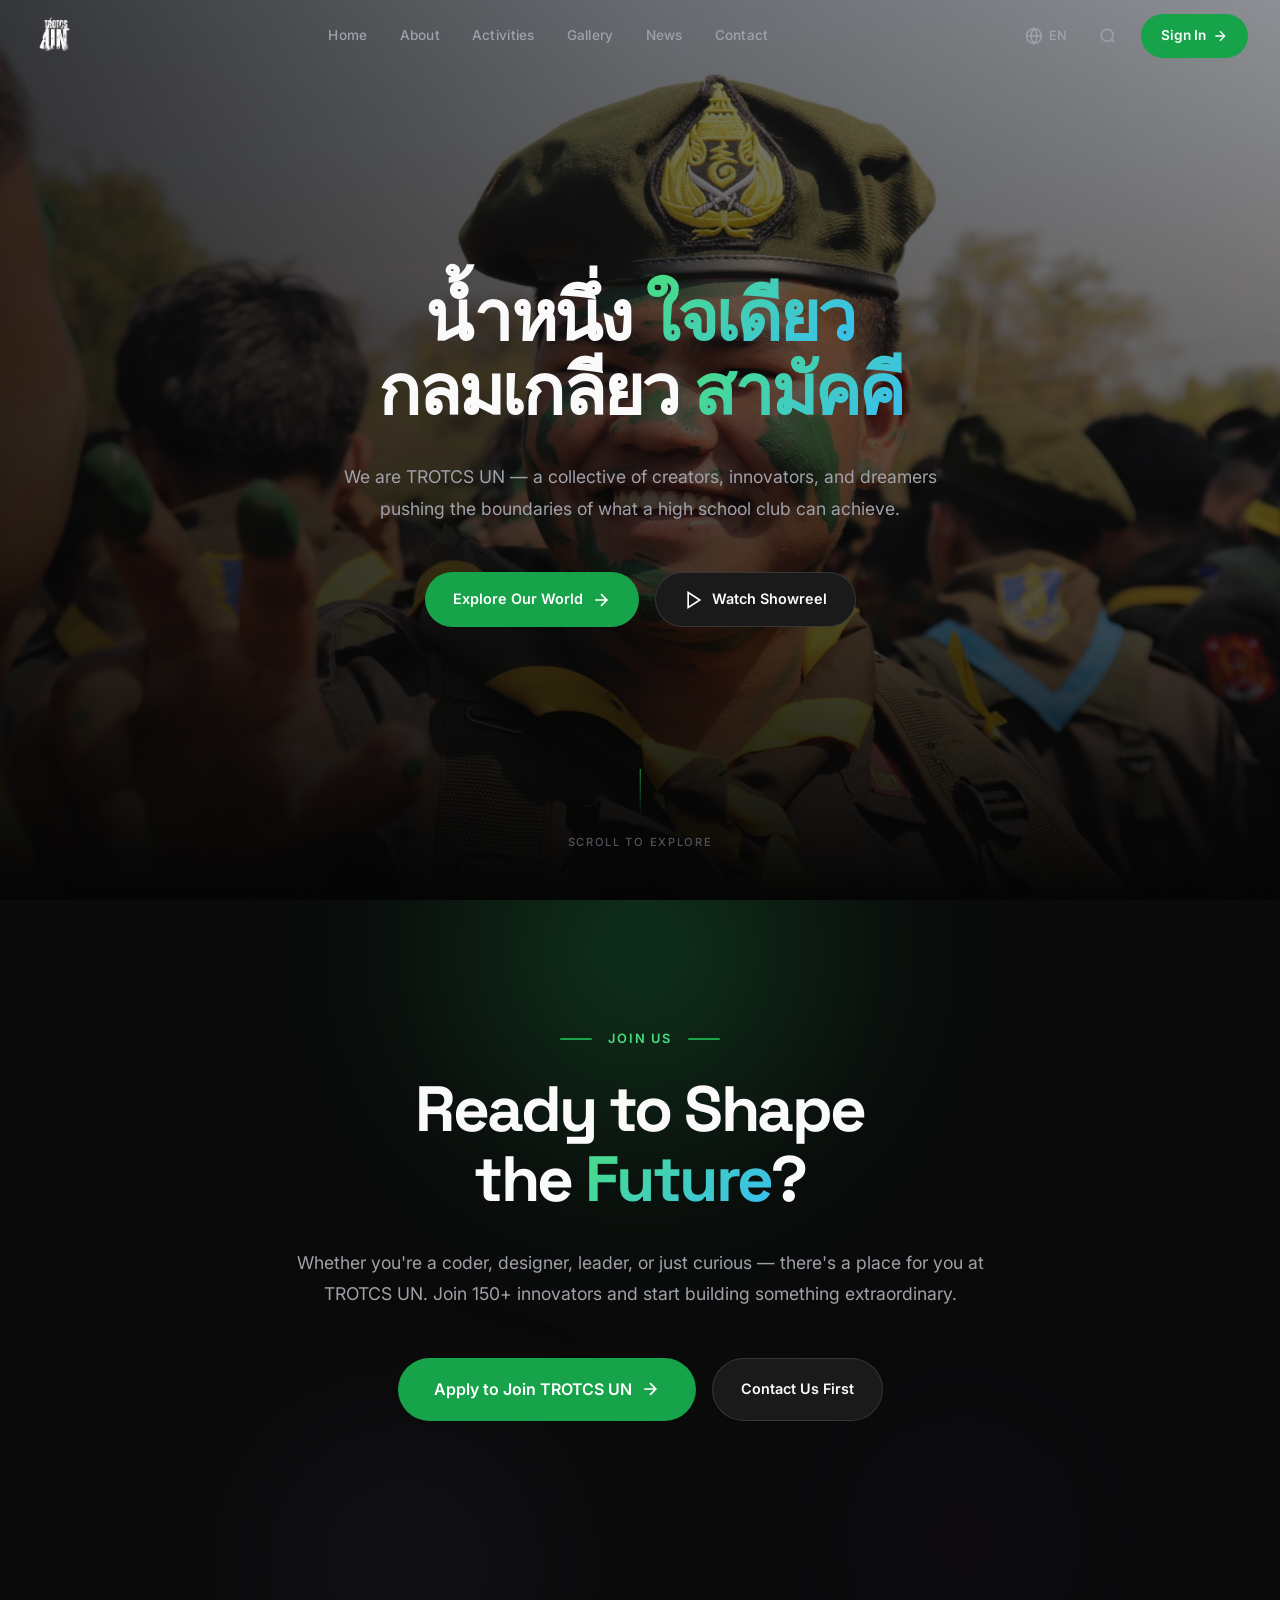
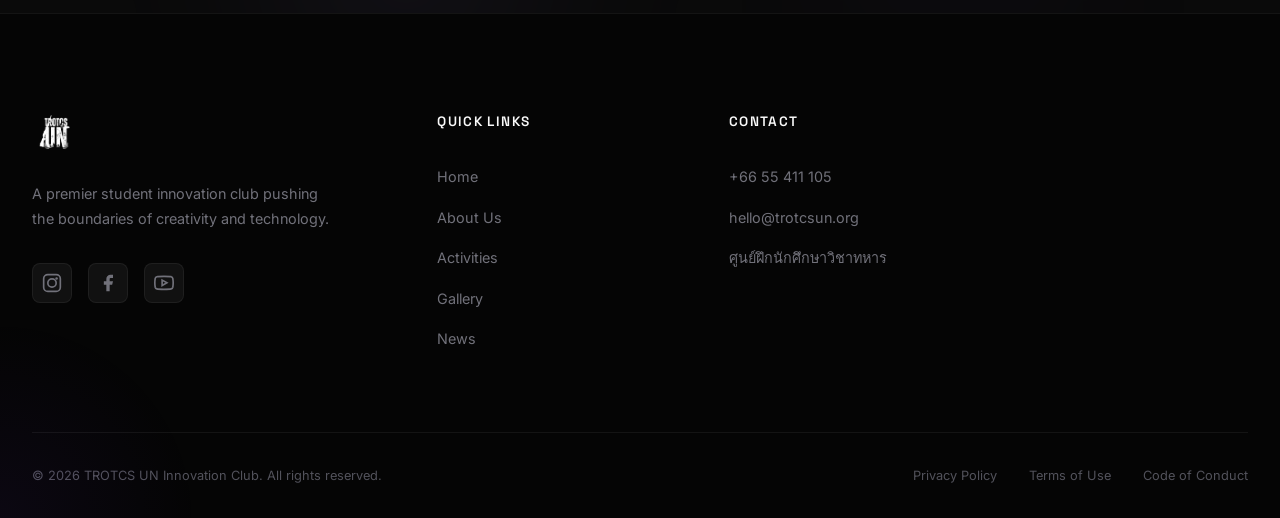
==== commit 18158b94: "Update social links and contact info" ====
--- a/index.html
+++ b/index.html
@@ -171,24 +171,21 @@
                     </a>
                     <p class="footer-tagline">A premier student innovation club pushing the boundaries of creativity and technology.</p>
                     <div class="footer-socials">
-                        <a href="#" class="footer-social" aria-label="Instagram">
+                        <a href="https://www.instagram.com/trotcsun.official/" target="_blank" class="footer-social" aria-label="Instagram">
                             <svg width="20" height="20" viewBox="0 0 24 24" fill="none" stroke="currentColor" stroke-width="2">
                                 <rect x="2" y="2" width="20" height="20" rx="5"/>
                                 <circle cx="12" cy="12" r="5"/>
                                 <circle cx="17.5" cy="6.5" r="1.5" fill="currentColor" stroke="none"/>
                             </svg>
                         </a>
-                        <a href="#" class="footer-social" aria-label="Twitter">
-                            <svg width="20" height="20" viewBox="0 0 24 24" fill="currentColor"><path d="M18.244 2.25h3.308l-7.227 8.26 8.502 11.24H16.17l-5.214-6.817L4.99 21.75H1.68l7.73-8.835L1.254 2.25H8.08l4.713 6.231zm-1.161 17.52h1.833L7.084 4.126H5.117z"/></svg>
+                        <a href="https://www.facebook.com/trotcs.un" target="_blank" class="footer-social" aria-label="Facebook">
+                            <svg width="20" height="20" viewBox="0 0 24 24" fill="currentColor"><path d="M18 2h-3a5 5 0 0 0-5 5v3H7v4h3v8h4v-8h3l1-4h-4V7a1 1 0 0 1 1-1h3z"></path></svg>
                         </a>
-                        <a href="#" class="footer-social" aria-label="YouTube">
+                        <a href="https://www.youtube.com/@trotcsun" target="_blank" class="footer-social" aria-label="YouTube">
                             <svg width="20" height="20" viewBox="0 0 24 24" fill="none" stroke="currentColor" stroke-width="2">
                                 <path d="M22.54 6.42a2.78 2.78 0 0 0-1.94-2C18.88 4 12 4 12 4s-6.88 0-8.6.46a2.78 2.78 0 0 0-1.94 2A29 29 0 0 0 1 11.75a29 29 0 0 0 .46 5.33A2.78 2.78 0 0 0 3.4 19.1c1.72.46 8.6.46 8.6.46s6.88 0 8.6-.46a2.78 2.78 0 0 0 1.94-2 29 29 0 0 0 .46-5.25 29 29 0 0 0-.46-5.33z"/>
                                 <polygon points="9.75 15.02 15.5 11.75 9.75 8.48 9.75 15.02"/>
                             </svg>
-                        </a>
-                        <a href="#" class="footer-social" aria-label="GitHub">
-                            <svg width="20" height="20" viewBox="0 0 24 24" fill="currentColor"><path d="M12 0c-6.626 0-12 5.373-12 12 0 5.302 3.438 9.8 8.207 11.387.599.111.793-.261.793-.577v-2.234c-3.338.726-4.033-1.416-4.033-1.416-.546-1.387-1.333-1.756-1.333-1.756-1.089-.745.083-.729.083-.729 1.205.084 1.839 1.237 1.839 1.237 1.07 1.834 2.807 1.304 3.492.997.107-.775.418-1.305.762-1.604-2.665-.305-5.467-1.334-5.467-5.931 0-1.311.469-2.381 1.236-3.221-.124-.303-.535-1.524.117-3.176 0 0 1.008-.322 3.301 1.23.957-.266 1.983-.399 3.003-.404 1.02.005 2.047.138 3.006.404 2.291-1.552 3.297-1.23 3.297-1.23.653 1.653.242 2.874.118 3.176.77.84 1.235 1.911 1.235 3.221 0 4.609-2.807 5.624-5.479 5.921.43.372.823 1.102.823 2.222v3.293c0 .319.192.694.801.576 4.765-1.589 8.199-6.086 8.199-11.386 0-6.627-5.373-12-12-12z"/></svg>
                         </a>
                     </div>
                 </div>
@@ -205,10 +202,9 @@
 
                 <div class="footer-column">
                     <h4>Contact</h4>
+                    <a href="tel:+6655411105">+66 55 411 105</a>
                     <a href="mailto:hello@trotcsun.org">hello@trotcsun.org</a>
-                    <a href="#">Room 301, Innovation Building</a>
-                    <a href="#">Mon–Fri, 3:00–6:00 PM</a>
-                    <a href="#join" class="footer-cta-link">Join the Club →</a>
+                    <a href="#">ศูนย์ฝึกนักศึกษาวิชาทหาร</a>
                 </div>
             </div>
 
--- a/styles.css
+++ b/styles.css
@@ -2166,3 +2166,101 @@
     background: var(--accent);
     color: white;
 }
+
+/* ═══════════════════════════════════════════════════════════
+   ORG CHART (Leadership Structure)
+   ═══════════════════════════════════════════════════════════ */
+.org-chart {
+    display: flex;
+    flex-direction: column;
+    align-items: center;
+    width: 100%;
+    margin: 40px auto;
+}
+
+.org-level {
+    display: flex;
+    justify-content: center;
+    gap: 30px;
+    width: 100%;
+    flex-wrap: wrap;
+}
+
+.org-node {
+    background: var(--bg-card);
+    border: 1px solid var(--border);
+    border-radius: 16px;
+    padding: 24px;
+    text-align: center;
+    width: 260px;
+    position: relative;
+    transition: transform 0.3s, box-shadow 0.3s;
+}
+
+.org-node:hover {
+    transform: translateY(-5px);
+    box-shadow: 0 10px 30px rgba(0,0,0,0.5);
+    border-color: rgba(255, 255, 255, 0.1);
+}
+
+.org-node.leader {
+    width: 300px;
+    border-color: var(--accent);
+    background: linear-gradient(to bottom, rgba(22,163,74,0.05), var(--bg-card));
+}
+
+.org-avatar {
+    width: 90px;
+    height: 90px;
+    border-radius: 50%;
+    margin: 0 auto 16px;
+    overflow: hidden;
+    border: 3px solid var(--bg-surface);
+    box-shadow: 0 0 0 2px var(--accent);
+}
+
+.org-avatar img {
+    width: 100%;
+    height: 100%;
+    object-fit: cover;
+}
+
+.org-name {
+    font-size: 1.1rem;
+    font-weight: 600;
+    color: var(--text-primary);
+    margin-bottom: 6px;
+}
+
+.org-position {
+    font-size: 0.85rem;
+    color: var(--accent-light);
+    font-weight: 500;
+}
+
+.org-connector {
+    width: 2px;
+    background: var(--border);
+    margin: 0 auto;
+}
+
+.org-connector.line-down {
+    height: 40px;
+}
+
+@media (max-width: 768px) {
+    .org-level {
+        flex-direction: column;
+        align-items: center;
+        gap: 20px;
+    }
+    
+    .org-node {
+        width: 100%;
+        max-width: 300px;
+    }
+    
+    .org-connector.line-down {
+        height: 20px;
+    }
+}
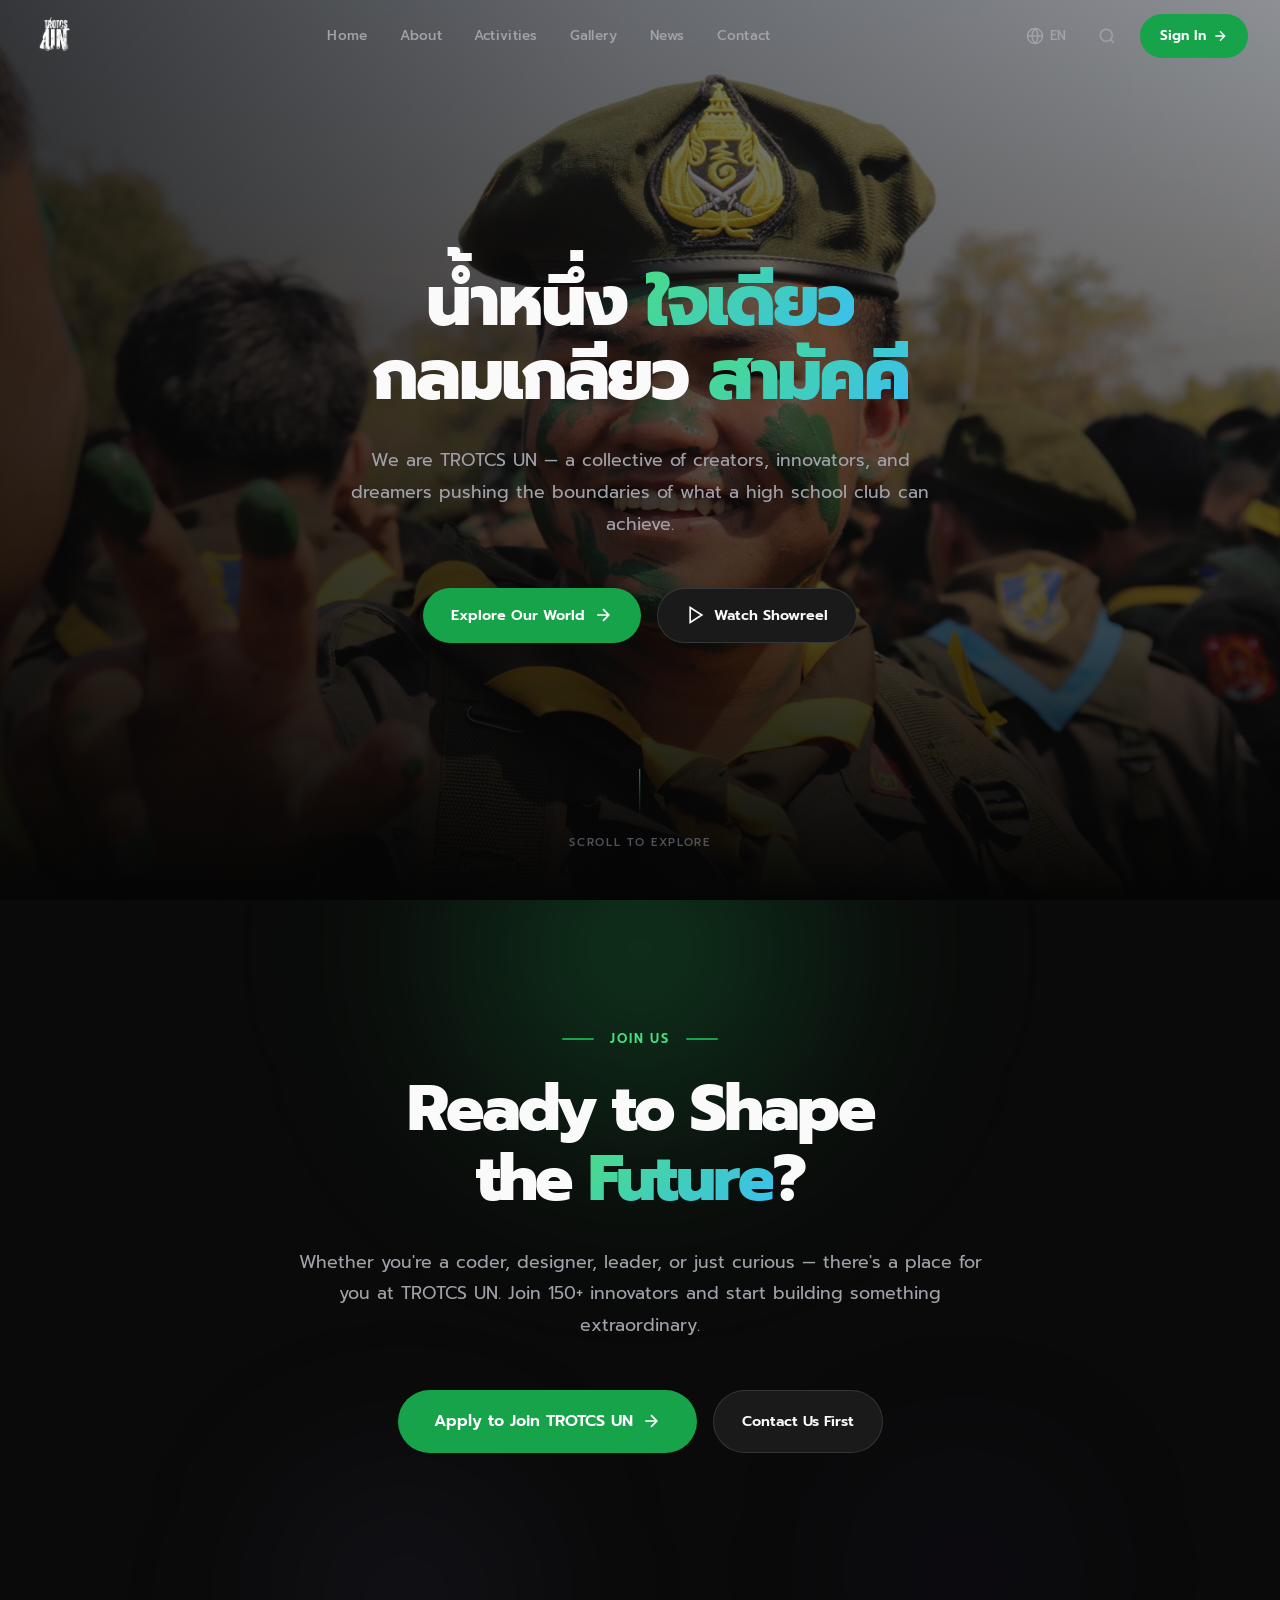
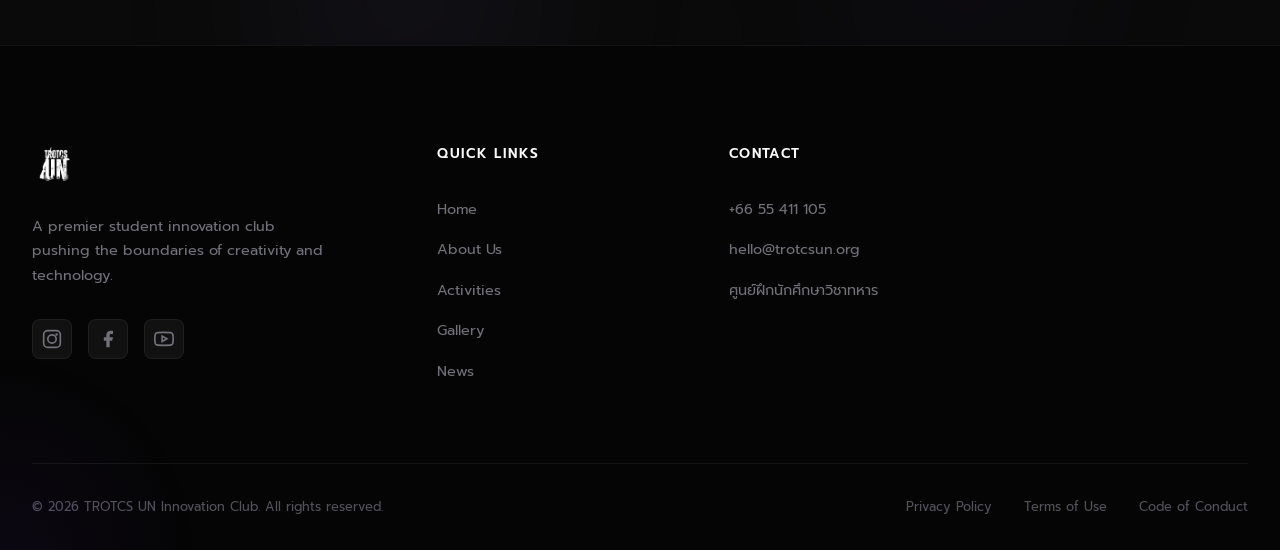
==== commit 86e03c5c: "Change font to Prompt for Thai language support" ====
--- a/index.html
+++ b/index.html
@@ -7,7 +7,7 @@
     <title>TROTCS UN — Innovation Club</title>
     <link rel="preconnect" href="https://fonts.googleapis.com">
     <link rel="preconnect" href="https://fonts.gstatic.com" crossorigin>
-    <link href="https://fonts.googleapis.com/css2?family=Inter:wght@300;400;500;600;700;800;900&family=Space+Grotesk:wght@400;500;600;700&display=swap" rel="stylesheet">
+    <link href="https://fonts.googleapis.com/css2?family=Prompt:wght@300;400;500;600;700&display=swap" rel="stylesheet">
     <link rel="stylesheet" href="styles.css">
 </head>
 <body>
--- a/styles.css
+++ b/styles.css
@@ -35,8 +35,8 @@
     --glass-border:  rgba(255, 255, 255, 0.08);
 
     /* Typography */
-    --font-heading:  'Space Grotesk', sans-serif;
-    --font-body:     'Inter', sans-serif;
+    --font-heading:  'Prompt', sans-serif;
+    --font-body:     'Prompt', sans-serif;
 
     /* Spacing */
     --space-xs:  0.25rem;
